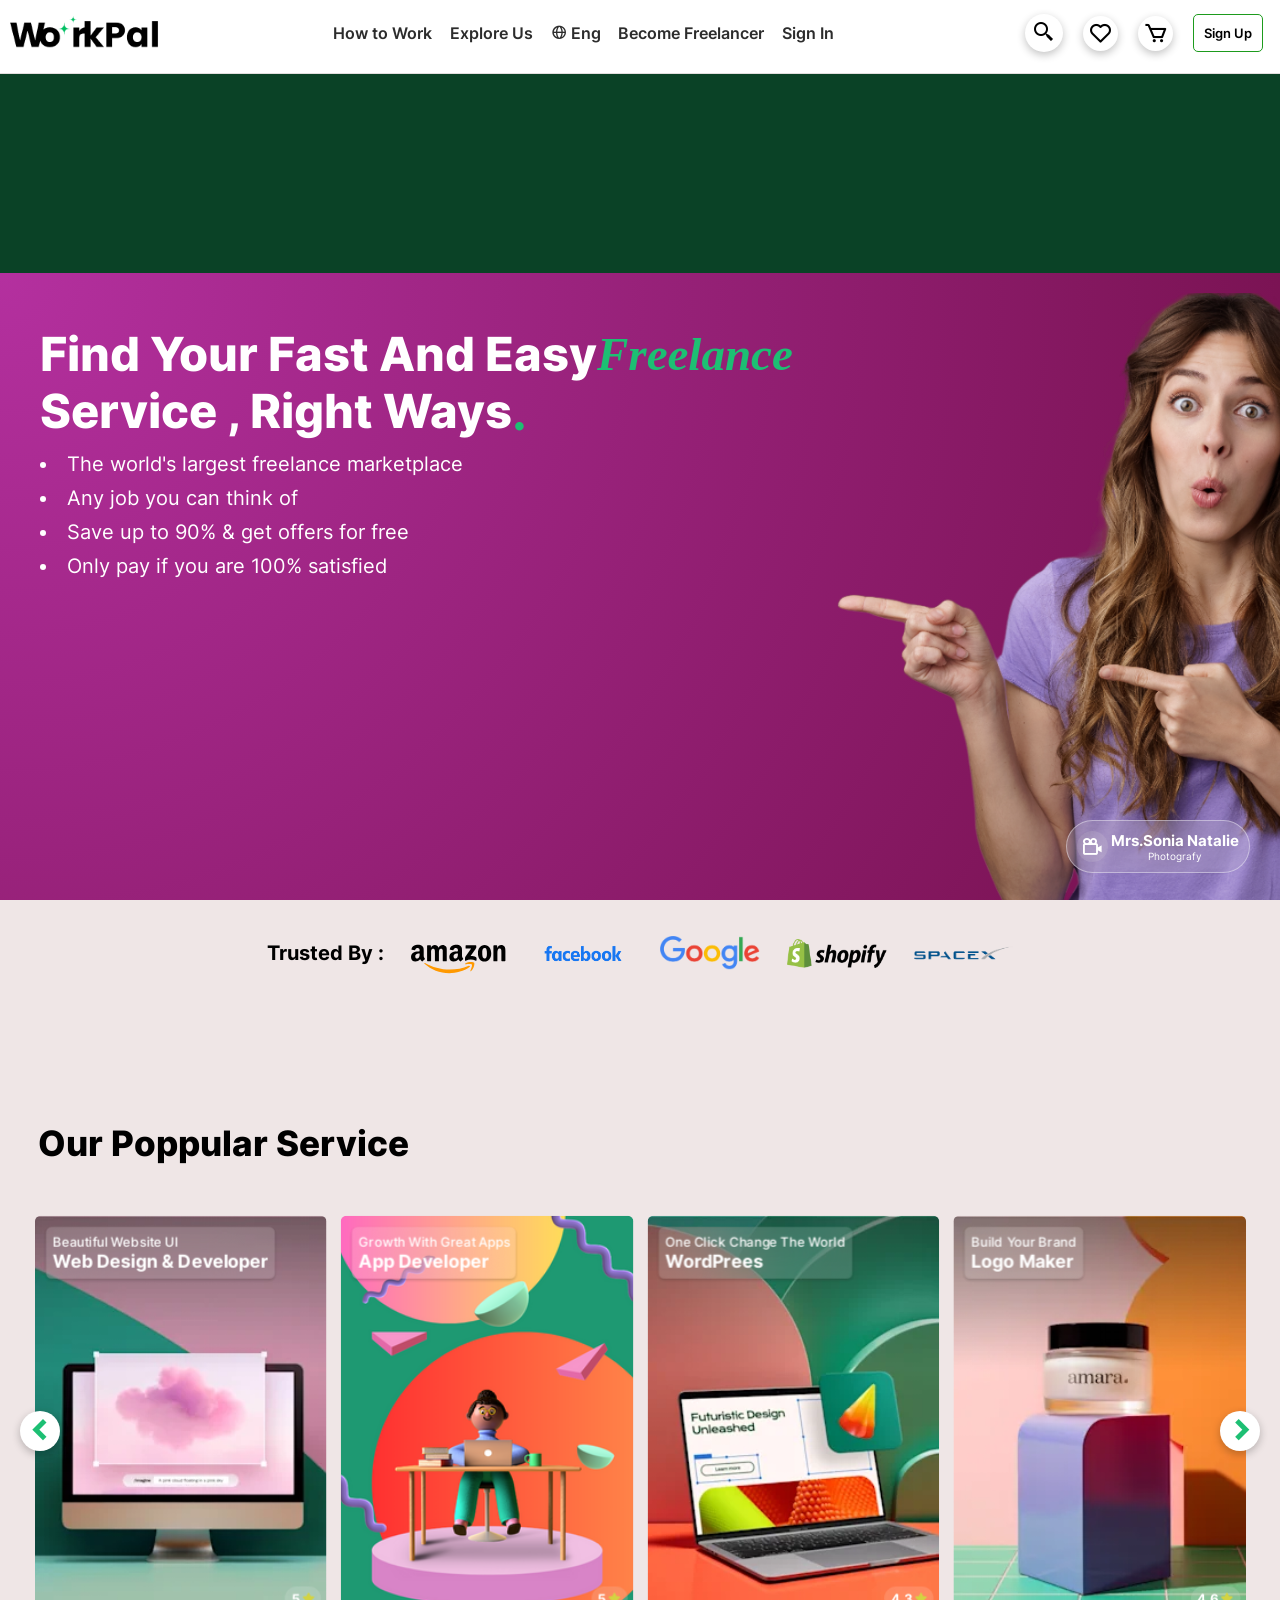
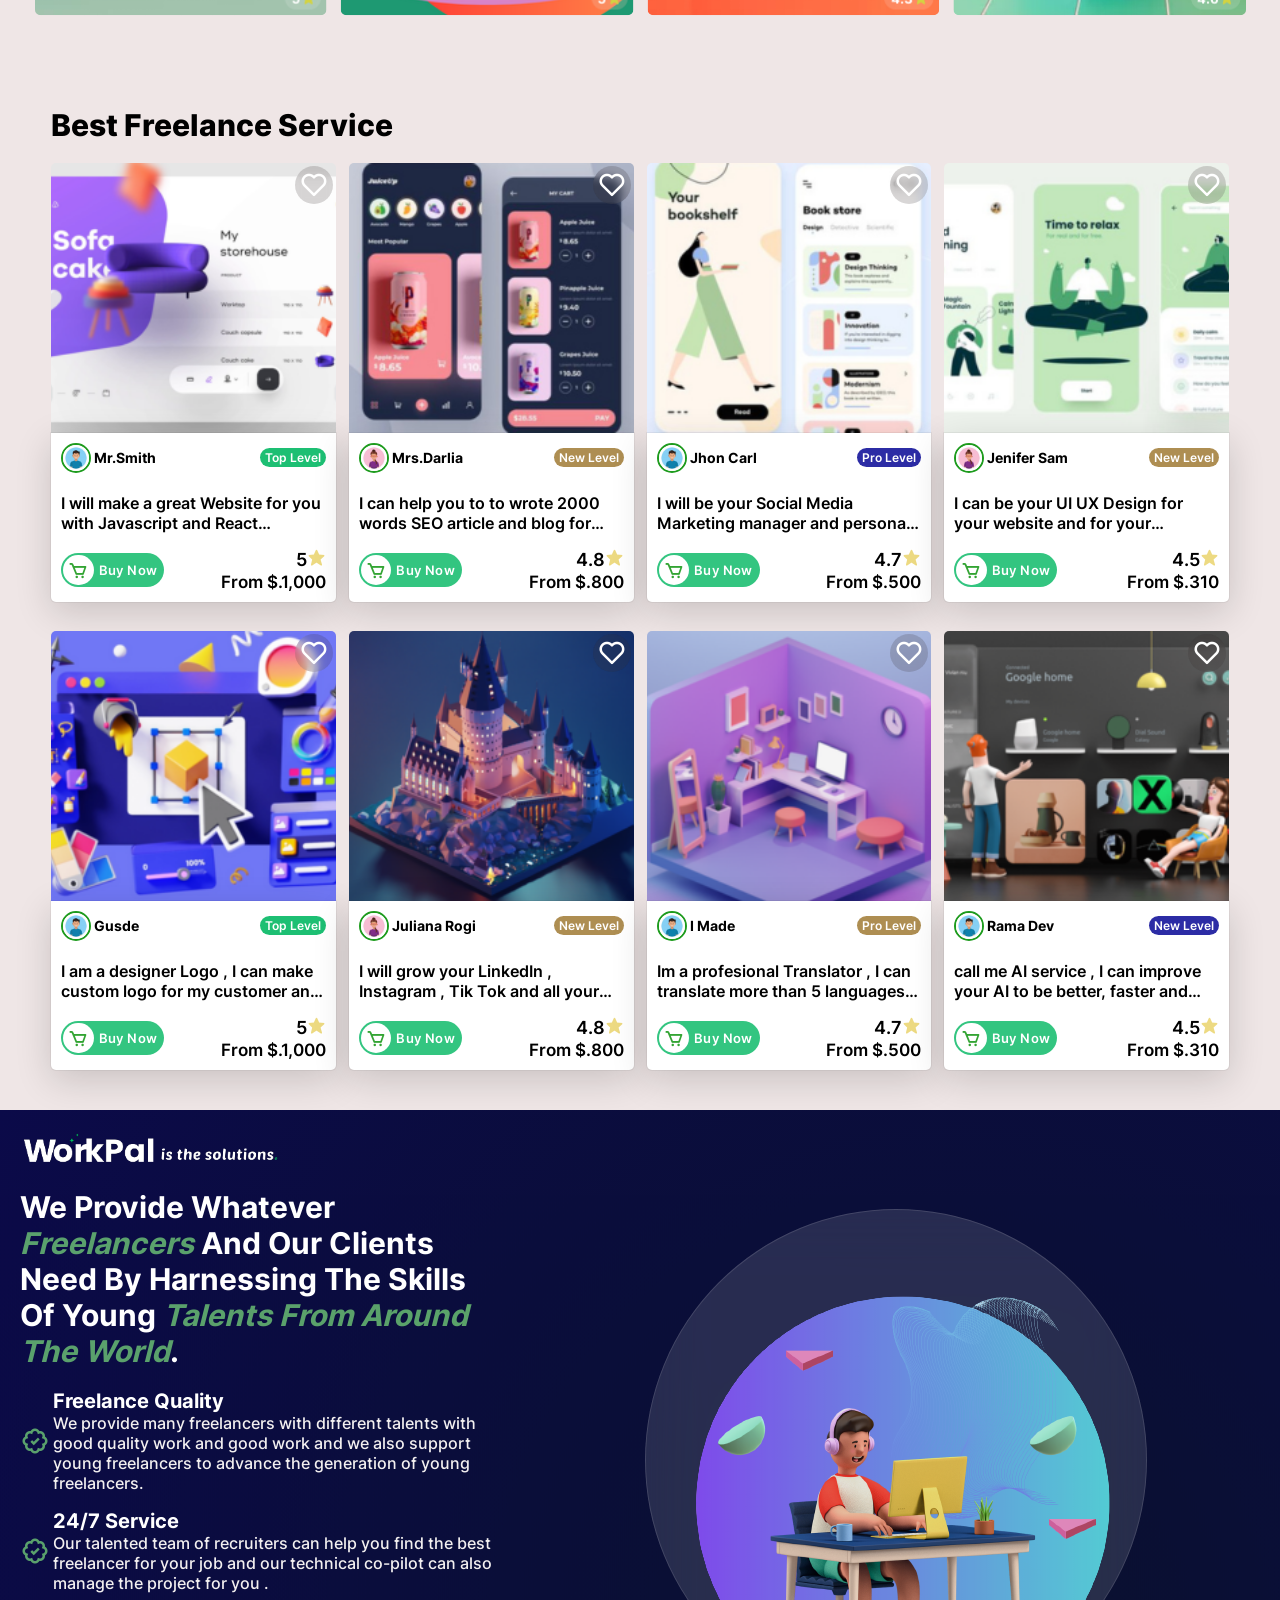
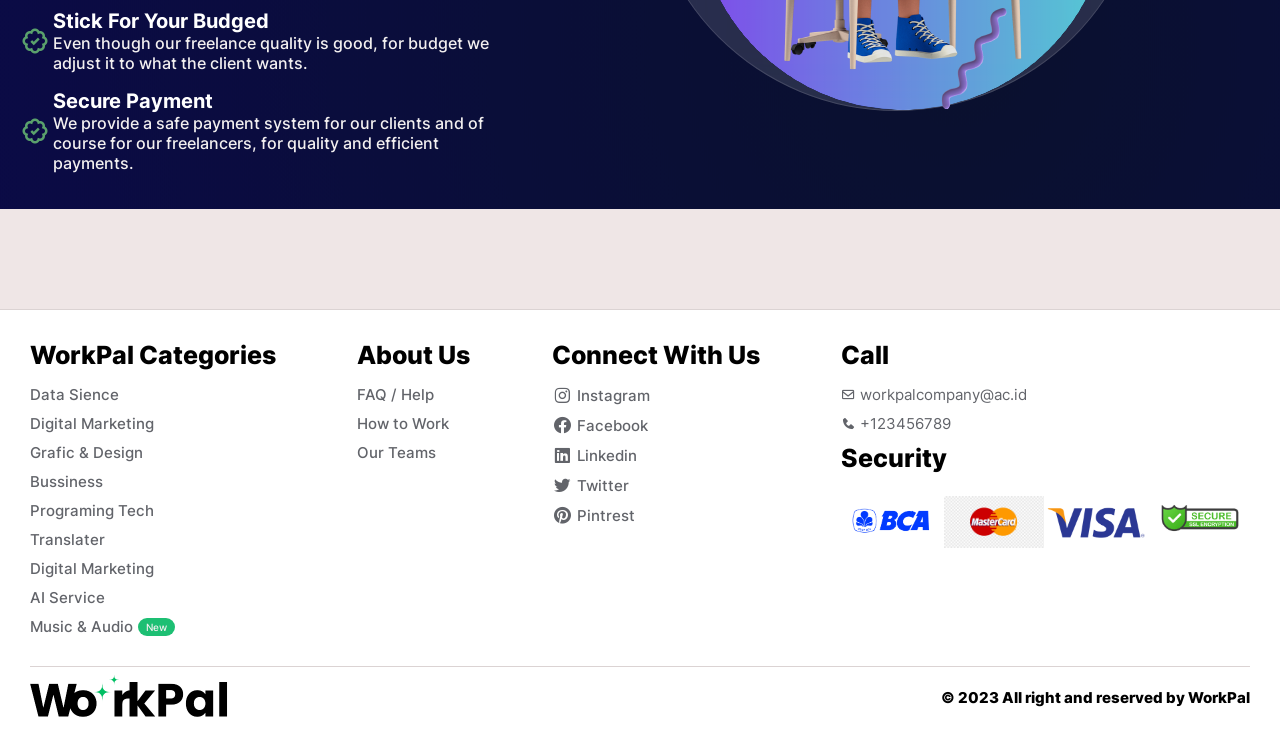
==== index.html @ 7a20cd2e "test" ====
<!DOCTYPE html>
<html lang="en">

<head>
    <meta charset="UTF-8">
    <meta http-equiv="X-UA-Compatible" content="IE=edge">
    <meta name="viewport" content="width=device-width, initial-scale=1, maximum-scale=1, user-scalable=no">
    <link rel="apple-touch-icon" href="resource/image/logo-img.png" sizes="180x180">
    <link rel="icon" type="image/png" href="resource/image/logo-img.png" sizes="32x32">
    <link rel="icon" type="image/png" href="resource/image/logo-img.png" sizes="16x16">
    <link rel="stylesheet" href="style/core.css">
    <link rel="stylesheet" href="style/mobile.css">
    <link rel="stylesheet" href="plugins/boxicons-2.0.7/css/boxicons.css">
    <link rel="stylesheet" href="style/modals.css">
    <title>WorkPal</title>
</head>

<body>

    <!-- Start Header -->

    <header class="main-header">
        <div class="header-wrapper">
            <div class="logo-workpal">
                <span class="logo-img">
                    <a href="index.html">
                        <img src="resource/image/main-logo.png" alt="Logo Image">
                    </a>
                </span>
            </div>




            <nav class="workpal-nav" id="navigation-link" data-visible="false">
                <ul>
                    <li class="nav-link">
                        <a href="" class="text-link">How to Work</a>
                    </li>
                    <li class="nav-link">
                        <a href="" class="text-link">Explore Us</a>
                    </li>

                    <li class="nav-link">
                        <span><i class='bx bx-globe'></i> Eng</span>
                    </li>

                    <li class="nav-link">
                        <a href="" class="text-link">Become Freelancer</a>
                    </li>

                    <li class="nav-link">
                        <a href="page/login.html" class="text-link">Sign In</a>
                    </li>
                </ul>

            </nav>

            <div class="icons" id="toogleIcons">

                <button class="toogle-search-btn modal-show" id="toogle-search" data-modal-target="modals-search">
                    <i class='bx bx-search-alt-2'></i>
                    <i class='bx bx-x' id="x-search"></i>
                </button>

                <div class="wishlist">
                    <a href="page/wishlist.html"><i class='bx bx-heart'></i></a>
                </div>

                <div class="cart">
                    <a href=""><i class='bx bx-cart'></i></a>
                </div>


                <div class="toogle-nav" id="toogle-nav" aria-expanded="false">
                    <i class='bx bxs-dashboard'></i>
                    <i class='bx bx-x sr-auto' id="sr-x"></i>
                </div>

                <li class="nav-link">
                    <button class="btn-sign-up"><a href="page/login.html">Sign Up</a></button>
                </li>
            </div>
        </div>

        <!-- Category Menu -->
        <div class="category-menu" id="categoryMenu">

            <div class="category-menu-wrapper">
                <div class="prev" id="prevNav">
                    <i class='bx bxs-chevron-left'></i>
                </div>
                <ul>
                    <li class="nav-link">
                        <a href="">Digital Marketing</a>
                    </li>
                    <li class="nav-link">
                        <a href="">Grafic & Design</a>
                    </li>
                    <li class="nav-link">
                        <a href="">Data Sience</a>
                    </li>
                    <li class="nav-link">
                        <a href="">Programing & Tech</a>
                    </li>
                    <li class="nav-link">
                        <a href="">Business</a>
                    </li>
                    <li class="nav-link">
                        <a href="">Animation</a>
                    </li>
                    <li class="nav-link">
                        <a href="">Writer & Translater</a>
                    </li>
                    <li class="nav-link">
                        <a href="">Music & Audio</a>
                    </li>
                    <li class="nav-link">
                        <a href="">AI Service</a>
                    </li>
                    <li class="nav-link">
                        <a href="">Artis Voice</a>
                    </li>
                    <li class="nav-link">
                        <a href="">Logo Maker</a>
                    </li>

                </ul>

                <div class="next" id="nextNav">
                    <i class='bx bxs-chevron-right'></i>
                </div>
            </div>

        </div>
        <!-- End Category Menu -->
    </header>
    <!-- End Header -->







    <!-- Home Section -->
    <section class="section-home">

        <div class="section-slideshow">

            <div class="header-title">
                <h1 class="title">
                    Find Your Fast and Easy <i>Freelance</i> Service , Right Ways <b>.</b>
                </h1>
                <li>The world's largest freelance marketplace</li>
                <li>Any job you can think of</li>
                <li>Save up to 90% & get offers for free</li>
                <li> Only pay if you are 100% satisfied</li>
            </div>

            <div class="freelance-img-wrapper" id="fadeImg">
                <div class="freelance-img">
                    <img src="resource/image/bg-section/tt/1.png" alt="freelance" id="Freelance">
                    <span class="description-name">
                        <i class='bx bx-camera-movie bx-md'></i>
                        <span class="text-des">
                            <h2>Mrs.Sonia Natalie</h2>
                            <p>Photografy</p>
                        </span>
                    </span>
                </div>
                <div class="freelance-img">
                    <img src="resource/image/bg-section/tt/3.png" alt="freelance" id="Freelance">
                    <span class="description-name">
                        <i class='bx bx-code-alt bx-md'></i>
                        <span class="text-des">

                            <h2>Mr.Jhon Doe Valcon</h2>
                            <p>Programer</p>
                        </span>

                    </span>
                </div>
                <div class="freelance-img">
                    <img src="resource/image/bg-section/tt/2.png" alt="freelance" id="Freelance">
                    <span class="description-name">
                        <i class='bx bxs-coin-stack bx-md'></i>
                        <span class="text-des">

                            <h2>Mrs.Alice Morgan Smith</h2>
                            <p>Data Sience</p>
                        </span>
                    </span>
                </div>
            </div>
        </div>

        <div class="section-company">
            <div class="logo-big-company">
                <h5 class="text">Trusted By : </h5>
                <img src="resource/image/bg-section/amazon.svg" alt="amazon Company Logo" class="img-element">
                <img src="resource/image/bg-section/facebook.png" alt="facebook Company Logo" class="img-element">
                <img src="resource/image/bg-section/google.png" alt="google Company Logo" class="img-element">
                <img src="resource/image/bg-section/shopify.png" alt="shopify Company Logo" class="img-element">
                <img src="resource/image/bg-section/spaceX.png" alt="spaceX Company Logo" class="img-element">
            </div>
        </div>


        <h3 class="article-title" style="margin-top: 3em;">Our Poppular Service</h3>


        <main id="carousel">

            <div class="popular-service-slider" id="slider-popular">



                <div class="popular-service">
                    <div class="popular-text">
                        <span>Beautiful Website UI</span>
                        <h2>Web Design & Developer</h2>
                    </div>
                    <a href="#" class="popular-link"> <img src="resource/image/popular/web.jpeg" alt="Web"
                            class="popular-img"></a>
                    <div class="popular-rating">
                        <p>5</p><i class='bx bxs-star'></i>
                    </div>
                </div>

                <div class="popular-service">
                    <div class="popular-text">
                        <span>Growth With Great Apps</span>
                        <h2>App Developer</h2>
                    </div>
                    <a href="#" class="popular-link"><img src="resource/image/popular/app.png" alt="App"
                            class="popular-img"></a>
                    <div class="popular-rating">
                        <p>5</p><i class='bx bxs-star'></i>
                    </div>
                </div>

                <div class="popular-service">
                    <div class="popular-text">
                        <span>One Click Change the World</span>
                        <h2>WordPrees</h2>
                    </div>
                    <a href="#" class="popular-link"><img src="resource/image/popular/wordpress.png" alt="Wordprees"
                            class="popular-img"></a>
                    <div class="popular-rating">
                        <p>4.3</p><i class='bx bxs-star'></i>
                    </div>
                </div>

                <div class="popular-service">
                    <div class="popular-text">
                        <span>Build your Brand</span>
                        <h2>Logo Maker</h2>
                    </div>
                    <a href="#" class="popular-link"><img src="resource/image/popular/logo.jpeg" alt="Logo Maker"
                            class="popular-img"></a>
                    <div class="popular-rating">
                        <p>4.6</p><i class='bx bxs-star'></i>
                    </div>
                </div>

                <div class="popular-service">
                    <div class="popular-text">
                        <span>New Virtual World</span>
                        <h2>Anime Maker</h2>
                    </div>
                    <a href="#" class="popular-link"><img src="resource/image/popular/anime.png" alt="Anime"
                            class="popular-img"></a>
                    <div class="popular-rating">
                        <p>5</p><i class='bx bxs-star'></i>
                    </div>
                </div>

                <div class="popular-service">
                    <div class="popular-text">
                        <span>Make AI Evolve</span>
                        <h2>AI Service</h2>
                    </div>
                    <a href="#" class="popular-link"><img src="resource/image/popular/AI.png" alt="AI"
                            class="popular-img"></a>
                    <div class="popular-rating">
                        <p>4.8</p><i class='bx bxs-star'></i>
                    </div>
                </div>

                <div class="popular-service">
                    <div class="popular-text">
                        <span>Unlock Growth Online</span>
                        <h2>SEO</h2>
                    </div>
                    <a href="#" class="popular-link"><img src="resource/image/popular/seo.png" alt="SEO"
                            class="popular-img"></a>
                    <div class="popular-rating">
                        <p>4.5</p><i class='bx bxs-star'></i>
                    </div>
                </div>


            </div>
            <div class="arrow" id="arrow">
                <i class='bx bx-chevron-left' id="prevArrow"></i>
                <i class='bx bx-chevron-right' id="nextArrow"></i>
            </div>
        </main>


        <div class="main-conteiner">
            <h2 class="product-title">Best Freelance Service</h2>

            <div class="product-wrapper">
                <div class="product-content">
                    <div class="img-poster">
                        <div class="whistlist-icon">
                            <i class='bx bx-heart'></i>
                        </div>

                        <img src="resource/image/Workpal-freelanceImg/1.png" alt="FrontEnd Freelance" class="slide-img">

                    </div>
                    <div class="product-card">
                        <div class="title">
                            <span class="text-photo">
                                <img src="resource/image/popular/man-icon.jpg" alt="">
                                <h4>Mr.Smith</h4>
                            </span>
                            <p class="level-top">top Level</p>
                        </div>
                        <p class="text-box">
                            I will make a great Website for you with Javascript and React Framework , with full code.
                        </p>
                        <div class="footer-card">
                            <button type="button" class="btn-checkout"><i class='bx bx-cart'></i>Buy Now</button>
                            <span class="price">
                                <div class="rating">
                                    5<i class='bx bxs-star'></i>
                                </div>
                                <p>From $.1,000</p>

                            </span>
                        </div>
                    </div>
                </div>


                <div class="product-content">
                    <div class="img-poster">
                        <div class="whistlist-icon">
                            <i class='bx bx-heart'></i>
                        </div>
                        <img src="resource/image/Workpal-freelanceImg/4.png" alt="Website Freelance" class="slide-img">

                    </div>
                    <div class="product-card">
                        <div class="title">
                            <span class="text-photo">
                                <img src="resource/image/popular/women-icon.jpg" alt="">
                                <h4>Mrs.Darlia</h4>
                            </span>
                            <p class="level-new">New Level</p>
                        </div>
                        <p class="text-box">
                            I can help you to to wrote 2000 words SEO article and blog for your post.
                        </p>
                        <div class="footer-card">
                            <button type="button" class="btn-checkout"><i class='bx bx-cart'></i>Buy Now</button>
                            <span class="price">
                                <div class="rating">
                                    4.8<i class='bx bxs-star'></i>
                                </div>
                                <p>From $.800</p>

                            </span>
                        </div>
                    </div>
                </div>


                <div class="product-content">
                    <div class="img-poster">
                        <div class="whistlist-icon">
                            <i class='bx bx-heart'></i>
                        </div>
                        <img src="resource/image/Workpal-freelanceImg/2.png" alt="FrontEnd Freelance" class="slide-img">

                    </div>
                    <div class="product-card">
                        <div class="title">
                            <span class="text-photo">
                                <img src="resource/image/popular/man-icon.jpg" alt="">
                                <h4>Jhon Carl</h4>
                            </span>
                            <p class="level-pro">Pro Level</p>
                        </div>
                        <p class="text-box">
                            I will be your Social Media Marketing manager and personal assistant.
                        </p>
                        <div class="footer-card">
                            <button type="button" class="btn-checkout"><i class='bx bx-cart'></i> Buy Now</button>
                            <span class="price">
                                <div class="rating">
                                    4.7<i class='bx bxs-star'></i>
                                </div>
                                <p>From $.500</p>

                            </span>
                        </div>
                    </div>
                </div>


                <div class="product-content">
                    <div class="img-poster">
                        <div class="whistlist-icon">
                            <i class='bx bx-heart'></i>
                        </div>
                        <img src="resource/image/Workpal-freelanceImg/3.png" alt="FrontEnd Freelance" class="slide-img">

                    </div>
                    <div class="product-card">
                        <div class="title">
                            <span class="text-photo">
                                <img src="resource/image/popular/women-icon.jpg" alt="">
                                <h4>Jenifer Sam</h4>
                            </span>
                            <p class="level-new">New Level</p>
                        </div>
                        <p class="text-box">
                            I can be your UI UX Design for your website and for your Application.
                        </p>
                        <div class="footer-card">
                            <button type="button" class="btn-checkout"><i class='bx bx-cart'></i> Buy Now</button>
                            <span class="price">
                                <div class="rating">
                                    4.5<i class='bx bxs-star'></i>
                                </div>
                                <p>From $.310</p>

                            </span>
                        </div>
                    </div>
                </div>



                <!-- Second Content product -->

                <div class="product-content">
                    <div class="img-poster">
                        <div class="whistlist-icon">
                            <i class='bx bx-heart'></i>
                        </div>
                        <img src="resource/image/Workpal-freelanceImg/design/3.png" alt="FrontEnd Freelance"
                            class="slide-img">

                    </div>
                    <div class="product-card">
                        <div class="title">
                            <span class="text-photo">
                                <img src="resource/image/popular/man-icon.jpg" alt="">
                                <h4>Gusde</h4>
                            </span>
                            <p class="level-top">top Level</p>
                        </div>
                        <p class="text-box">
                            I am a designer Logo , I can make custom logo for my customer and very special design
                        </p>
                        <div class="footer-card">
                            <button type="button" class="btn-checkout"><i class='bx bx-cart'></i>Buy Now</button>
                            <span class="price">
                                <div class="rating">
                                    5<i class='bx bxs-star'></i>
                                </div>
                                <p>From $.1,000</p>

                            </span>
                        </div>
                    </div>
                </div>


                <div class="product-content">
                    <div class="img-poster">
                        <div class="whistlist-icon">
                            <i class='bx bx-heart'></i>
                        </div>
                        <img src="resource/image/Workpal-freelanceImg/design/4.png" alt="Website Freelance"
                            class="slide-img">
                    </div>
                    <div class="product-card">
                        <div class="title">
                            <span class="text-photo">
                                <img src="resource/image/popular/women-icon.jpg" alt="">
                                <h4>Juliana Rogi</h4>
                            </span>
                            <p class="level-new">New Level</p>
                        </div>
                        <p class="text-box">
                            I will grow your LinkedIn , Instagram , Tik Tok and all your social media
                        </p>
                        <div class="footer-card">
                            <button type="button" class="btn-checkout"><i class='bx bx-cart'></i>Buy Now</button>
                            <span class="price">
                                <div class="rating">
                                    4.8<i class='bx bxs-star'></i>
                                </div>
                                <p>From $.800</p>

                            </span>
                        </div>
                    </div>
                </div>


                <div class="product-content">
                    <div class="img-poster">
                        <div class="whistlist-icon">
                            <i class='bx bx-heart'></i>
                        </div>
                        <img src="resource/image/Workpal-freelanceImg/design/2.png" alt="FrontEnd Freelance"
                            class="slide-img">

                    </div>
                    <div class="product-card">
                        <div class="title">
                            <span class="text-photo">
                                <img src="resource/image/popular/man-icon.jpg" alt="">
                                <h4>I Made</h4>
                            </span>
                            <p class="level-new">Pro Level</p>
                        </div>
                        <p class="text-box">
                            Im a profesional Translator , I can translate more than 5 languages in the world.
                        </p>
                        <div class="footer-card">
                            <button type="button" class="btn-checkout"><i class='bx bx-cart'></i> Buy Now</button>
                            <span class="price">
                                <div class="rating">
                                    4.7<i class='bx bxs-star'></i>
                                </div>
                                <p>From $.500</p>

                            </span>
                        </div>
                    </div>
                </div>


                <div class="product-content">
                    <div class="img-poster">
                        <div class="whistlist-icon">
                            <i class='bx bx-heart'></i>
                        </div>
                        <img src="resource/image/Workpal-freelanceImg/design/1.png" alt="FrontEnd Freelance"
                            class="slide-img">

                    </div>
                    <div class="product-card">
                        <div class="title">
                            <span class="text-photo">
                                <img src="resource/image/popular/man-icon.jpg" alt="">
                                <h4>Rama Dev</h4>
                            </span>
                            <p class="level-pro">New Level</p>
                        </div>
                        <p class="text-box">
                            call me AI service , I can improve your AI to be better, faster and smarter so Checkout Now.

                        </p>
                        <div class="footer-card">
                            <button type="button" class="btn-checkout"><i class='bx bx-cart'></i> Buy Now</button>
                            <span class="price">
                                <div class="rating">
                                    4.5<i class='bx bxs-star'></i>
                                </div>
                                <p>From $.310</p>

                            </span>
                        </div>
                    </div>
                </div>





            </div>

        </div class="main-conteiner">




        <div class="section-wokpal-solution">
            <div class="left-content">
                <div class="text-content">
                    <img src="resource/image/logo-white-text.png" alt="">
                    <p class="text-overview">We provide whatever <i> freelancers </i> and our clients need by harnessing
                        the skills of young <i>talents from around the world</i>.
                    </p>
                    <div class="our-provided">
                        <span class="content-provided">
                            <i class='bx bx-badge-check'></i>
                            <div class="text">
                                <h4>Freelance Quality</h4>
                                <p>We provide many freelancers with different talents with good quality work and good
                                    work and we also support
                                    young freelancers to advance the generation of young freelancers.</p>
                            </div>
                        </span>

                        <span class="content-provided">
                            <i class='bx bx-badge-check'></i>
                            <div class="text">
                                <h4>24/7 Service</h4>
                                <p>Our talented team of recruiters can help you find the best freelancer for your job
                                    and our technical co-pilot can also manage the project for you
                                    .</p>
                            </div>
                        </span>


                        <span class="content-provided">
                            <i class='bx bx-badge-check'></i>
                            <div class="text">
                                <h4>Stick for your Budged</h4>
                                <p>Even though our freelance quality is good, for budget we adjust it to what the client
                                    wants.</p>
                            </div>
                        </span>

                        <span class="content-provided">
                            <i class='bx bx-badge-check'></i>
                            <div class="text">
                                <h4>Secure Payment </h4>
                                <p>We provide a safe payment system for our clients and of course for our freelancers,
                                    for quality and efficient payments.</p>
                            </div>
                        </span>
                    </div>
                </div>
            </div>
            <div class="right-content">
                <div class="img-content">
                    <img src="resource/image/bg-section/ilustration.png" alt="ilustration">
                </div>
            </div>
        </div>


    </section>


    <p id="to-top" class="to-top">
        <a href="#top" class="top-link"><i class='bx bx-arrow-to-top'></i></a>
    </p>



    <div class="section-footer">
        <div class="footer-wrapper">
            <div class="footer-content">
                <div class="quick-link">
                    <h4>WorkPal Categories</h4>
                    <li class="footer-link">
                        <a href="">Data Sience</a>
                        <a href="">Digital Marketing</a>
                        <a href="">Grafic & Design</a>
                        <a href="">Bussiness</a>
                        <a href="">Programing Tech</a>
                        <a href="">Translater</a>
                        <a href="">Digital Marketing</a>
                        <a href="">AI Service</a>
                        <a href="">Music & Audio <p class="btn-small-rounded">New</p> </a>
                    </li>
                </div>

                <div class="quick-link">
                    <h4>About Us</h4>
                    <li class="footer-link">
                        <a href="">FAQ / Help</a>
                        <a href=""> How to Work</a>
                        <a href="">Our Teams</a>
                    </li>
                </div>


                <div class="quick-link">
                    <h4>Connect with Us</h4>
                    <li class="footer-link">
                        <a href="" class="social-link"><i class='bx bxl-instagram instagram'></i> Instagram</a>
                        <a href="" class="social-link"> <i class='bx bxl-facebook-circle facebook'></i> Facebook</a>
                        <a href="" class="social-link"><i class='bx bxl-linkedin-square linkedin'></i> Linkedin</a>
                        <a href="" class="social-link"><i class='bx bxl-twitter twitter'></i> Twitter</a>
                        <a href="" class="social-link"><i class='bx bxl-pinterest pintrest'></i> Pintrest</a>
                    </li>
                </div>

                <div class="quick-link">
                    <div class="top-content">
                        <h4>Call</h4>
                        <a href=""><i class='bx bx-envelope'></i> workpalcompany@ac.id</a>
                        <a href=""><i class='bx bxs-phone'></i> +123456789</a>
                    </div>

                    <div class="bottom-content">
                        <h4>Security</h4>
                        <img src="resource/image/security/BCA.webp" alt="" class="security">
                        <img src="resource/image/security/master-card.png" alt="" class="security">
                        <img src="resource/image/security/visa.png" alt="" class="security">
                        <img src="resource/image/security/ssl.jpg" alt="" class="security">

                    </div>
                </div>
            </div>

            <div class="bottom-footer">
                <a href="index.html"><img src="resource/image/main-logo.png" alt="" class="logo"></a>
                <p>&copy; 2023 All right and reserved by WorkPal</p>
            </div>
        </div>
    </div>




    <!-- Modals -->

    <section class="modal-container" id="modals-search">
        <div class="modal-box">
            <div class="modal-header">
                <div class="close-btn" id="close-modal">
                    <i class='bx bx-x'></i>
                </div>
            </div>

            <div class="modal-content">
                <div class="search-container">
                    <form action="#" method="#" class="search-form">
                        <input type="search" name="search" id="search"
                            placeholder="What Freelance service are you looking for now..." autocomplete="off"
                            class="search-input">
                        <button class="search-btn"><i class='bx bx-search'></i></button>
                    </form>

                    <div class="result-search-box">
                        <ul>
                            <li class="content-result-search">
                                Freelancer Web Design <div class="btn-popular">Popular</div>
                            </li>
                            <li class="content-result-search">
                                Best Freelancer for Logo Maker
                            </li>
                            <li class="content-result-search">
                                Cheaper Freelance
                            </li>
                            <li class="content-result-search">
                                Freelancer with best Rating
                            </li>
                            <li class="content-result-search">
                                SEO for Website Enggine
                            </li>
                            <li class="content-result-search">
                                How to fix Ai bugs <div class="btn-popular">Popular</div>
                            </li>
                        </ul>
                    </div>

                    <p class="not-found">Result Not Found</p>

                    <div class="history-search">
                        <div class="history">
                            <i class='bx bx-x'></i>
                          <p>  Ai Maker with Python</p>
                        </div>
                        <div class="history">
                            <i class='bx bx-x'></i>
                            <p>Profesional Photografer</p>
                        </div>

                        <div class="history">
                            <i class='bx bx-x'></i>
                            <p>Developer Eccommers Apps</p>
                        </div>
                    </div>

                </div>
            </div>
        </div>
    </section>


    <!-- End Home Section -->




    <script src="plugins/jquery v3.6.0/jquery.js"></script>
    <script src="plugins/smooth-scroll v15.1.3/dist/smooth-scroll.polyfills.js"></script>
    <script src="script/script.js"></script>
</body>

</html>
---- style/core.css ----
/* core styling */
/* @import url('https://fonts.googleapis.com/css2?family=Inter:wght@400;500;600;700;800&display=swap'); */

@import url('../plugins/font/Inter/static/font.css');


:root {
    --bg-light: hsl(0, 0%, 100%);
    --bg-lime-green: #1dbf73;
    --bg-white: white;
    --bg-pink-rose: hsl(350, 74%, 67%);
    --scroller-tumb: #1d9b1d;
    --bg-gray: rgb(241, 234, 234);
    --bg-box: #fff;
    --light-green: #7fe67faf;
    --bg-dark-orange: #986f23c8;
    --bg-semi-dark:rgba(27, 25, 25, 0.835);
    --bg-new-blue: hsl(240, 58%, 41%);


    --text-white: #ffff;
    --text-black: #000000;
    --text-semiblack: hwb(0 0% 100% / 0.829);
    --text-green: hsl(120, 100%, 25%);
    --text-gray: hsla(0, 3%, 50%, 0.876);
    --text-boldgray: #62646a;
    --text-semi-gray: #f3f0f0;
    --text-star: hwb(49 51% 7%);


    --box-shadow: rgba(0, 0, 0, 0.24) 0px 3px 8px;
    --box-shadow-simple: rgba(0, 0, 0, 0.02) 0px 1px 3px 0px, rgba(27, 31, 35, 0.15) 0px 0px 0px 1px;
}


* {
    font-family: 'Inter', sans-serif;
    padding: 0;
    margin: 0;
    box-sizing: border-box;
}

html {
    font-size: 62.5%;
    overflow-x: hidden;
    scroll-padding-top: 7rem;
    scroll-behavior: smooth;
    width: 100%;
}

html::-webkit-scrollbar {
    width: 1rem;
}

html::-webkit-scrollbar-track {
    background: transparent;
}

html::-webkit-scrollbar-thumb {
    background: var(--scroller-tumb);
    border-radius: 5rem;
}

body {
    background-color: var(--bg-light);
    overflow-x: hidden;
}

body.active::before {
    content: "";
    position: fixed;
    top: 0;
    left: 0;
    width: 100%;
    height: 100%;
    background-color: rgba(0, 0, 0, 0.5); 
    z-index: 999;
    pointer-events: none;
  }


main {
    padding: 2rem 7%;
}

.main-conteiner {
    padding: 2rem 4%;
}

/* Header Section styling */
.main-header {
    position: fixed;
    top: 0;
    left: 0;
    right: 0;
    display: block;
    background-color: var(--bg-white);
    z-index: 997;
}

.main-header .header-wrapper {
    display: flex;
    justify-content: space-between;
    align-items: center;
    padding: 1rem 1.7rem 1.7rem 1rem;
    border-bottom: 1px solid #e2dede;
}

.main-header .header-wrapper .logo-workpal {
    position: relative;
    display: flex;
    max-width: 100%;
}

.logo-workpal a {
    text-decoration: none;
}

.logo-workpal img {
    max-width: 15rem;
    height: auto;
    background: transparent;
}

/* Search Pop Up*/
.search-container {
    position: relative;
    width: 100%;
    margin-top: 1.5rem;
    transition:all ease .5s;
}

.search-form {
    display: flex;
    flex-direction: row;
    flex-wrap: nowrap;
    position: relative;
    gap: 5px;
    width: 100%;
    align-items: center;
    justify-content: center;
}


input[type="search"]::-webkit-search-cancel-button {
    -webkit-appearance: none;
    appearance: none;
    display: none;
}

input[type="search"]::-webkit-search-clear-button {
    -webkit-appearance: none;
    appearance: none;
    display: none;
}

.search-form .search-input {
    width: 100%;
    padding: 1rem;
    font-size: 1.7rem;
    border: none;
    border-bottom: 2px solid #ccc;
    outline: none;
}

.search-form .search-input::placeholder{
    overflow: hidden;
    text-overflow: ellipsis;
    white-space: nowrap;
}

.search-container .not-found {
    display: none;
    font-size: 1.7rem;
    padding: 1rem;
    font-weight: 500;
}

.search-form .search-btn {
    background-color: transparent;
    border: none;
    right: 0;
    position: absolute;
    outline: none;
    cursor: pointer;
    width:5%;
}

.search-btn i {
    font-size: 2.4rem;
    color: var(--text-black);
}

.result-search-box {
    position: absolute;
    top: 50%;
    left: 0;
    width: 100%;
    background-color: #fff;
    box-shadow: 0px 2px 5px rgba(0, 0, 0, 0.2);
    max-height: 200px;
    overflow-y: auto;
    display: none;
    z-index: 10;
}


.result-search-box::-webkit-scrollbar {
    width: .4rem;
}

.result-search-box::-webkit-scrollbar-track {
    background: transparent;
}

.result-search-box::-webkit-scrollbar-thumb {
    background: hsla(0, 0%, 0%, 0.694);
    border-radius: 5rem;
}




.result-search-box ul {
    list-style: none;
    padding: 0;
    margin: 0;
}

.result-search-box ul .content-result-search {
    display: flex;
    flex-direction: row;
    padding: 1rem;
    font-size: 1.6rem;
    font-weight: 400;
    color: var(--text-black);
    cursor: pointer;
    transition: background-color 0.5s;
    z-index: 4;
    justify-content: space-between;
    text-align: start;
}

.result-search-box ul .content-result-search .btn-popular{
    position: relative;
    right: 0;
    font-size: 1.6rem;
    background-color: var(--bg-lime-green);
    align-items: center;
    justify-content: center;
    text-align: center;
    color: var(--text-white);
    border-radius: 5rem;
    font-weight: 600;
    padding: .5rem .7rem .5rem .7rem;
}

.result-search-box ul .content-result-search:hover {
    background-color: hsl(0, 9%, 85%);
}


.search-container .history-search{
    width: 100%;
    display: flex;
    flex-direction: row;
    flex-wrap: nowrap;
    gap: 10px;
    position: relative;
    bottom: 0;
    margin-top: 3.5rem;
    z-index: 2;
}

.search-container .history-search .history{
    display: flex;
    align-items: center;
    justify-content: center;
    gap: 4px;
    padding: .7rem;
    color: var(--text-white);
    background-color: var(--bg-semi-dark);
    border: 1px solid white;
    border-radius: 5rem;
    cursor: pointer;
    transition: all ease .7s;
}

.search-container .history-search .history:hover{
    background-color: hsl(0, 3%, 7%);
}

.search-container .history-search .history i{
    font-size: 1.5rem;
}

.search-container .history-search .history p{
    font-size: 1.2rem;
}

.main-header .header-wrapper .workpal-nav {
    position: relative;
}

.workpal-nav ul {
    list-style: none;
    display: flex;
    justify-content: space-between;
    align-items: center;
    flex: nowrap;
}

.workpal-nav .nav-link .text-link {
    align-items: center;
    text-align: center;
    margin-right: 1.8rem;
    text-decoration: none;
    font-weight: 600;
    color: var(--text-semiblack);
    font-size: 1.6rem;
    transition: all ease .8s;
}

.header-wrapper .icons {
    display: flex;
    flex-direction: row;
    flex-wrap: nowrap;
    align-items: center;
    text-align: center;
    justify-content: center;
    gap: 20px;
}

.header-wrapper .toogle-nav {
    display: none;
    cursor: pointer;
    background-color: var(--bg-box);
    box-shadow: var(--box-shadow);
    padding: .6rem;
    border-radius: 999px;
    font-size: 2.8rem;
    transition: all ease .6s;
}

.header-wrapper .wishlist {
    font-size: 2.5rem;
    display: flex;
    position: relative;
    align-items: center;

}

.header-wrapper .wishlist a {
    text-decoration: none;
}

.header-wrapper .wishlist i {
    color: var(--text-black);
    background-color: var(--bg-box);
    box-shadow: var(--box-shadow);
    border-radius: 999px;
    padding: .5rem;
}

.header-wrapper .cart {
    font-size: 2.5rem;
    display: flex;
    position: relative;
    align-items: center;

}

.header-wrapper .cart a {
    text-decoration: none;
}

.header-wrapper .cart i {
    color: var(--text-black);
    background-color: var(--bg-box);
    box-shadow: var(--box-shadow);
    border-radius: 999px;
    padding: .5rem;
}

.header-wrapper .toogle-nav .sr-auto {
    display: none;
}

.header-wrapper .toogle-nav.active {
    background-color: var(--bg-lime-green);
    color: var(--text-white);
}

.header-wrapper .nav-link {
    list-style: none;
}


.header-wrapper .toogle-search-btn {
    display: flex;
    cursor: pointer;
    outline: none;
    border: none;
    background-color: var(--bg-box);
    box-shadow: var(--box-shadow);
    padding: .7rem;
    border-radius: 999px;
}

.header-wrapper .toogle-search-btn i {
    align-items: center;
    font-size: 2.4rem;
    color: var(--text-black);
}

.header-wrapper .toogle-search-btn #x-search {
    display: none;
}

.workpal-nav .nav-link span {
    margin-right: 1.7rem;
    font-size: 1.6rem;
    color: var(--text-semiblack);
    font-weight: 600;
    cursor: pointer;
    transition: all ease .8s;
}


.nav-link span:hover,
.nav-link .text-link:hover {
    color: var(--scroller-tumb);
    letter-spacing: .5px;
}

.nav-link .btn-sign-up {
    display: flex;
    background-color: transparent;
    border: 1.8px solid var(--scroller-tumb);
    padding: 1rem;
    border-radius: 5px;
    align-items: center;
    justify-content: center;
    cursor: pointer;
    transition: all ease .8s;
}

.nav-link .btn-sign-up:hover {
    background-color: var(--bg-lime-green);
}

.nav-link .btn-sign-up a {
    text-decoration: none;
    color: var(--text-black);
    font-weight: 600;
    align-items: center;
    text-align: center;
    font-size: 1.3rem;
    text-transform: capitalize;
    transition: all ease .8s;
}

.nav-link .btn-sign-up:hover a {
    color: var(--text-white);
}


/* End Header Section Styling */


/* To Top scroll  */
.to-top {
    display: none;
    position: fixed;
    align-items: center;
    bottom: 10%;
    height: 50px;
    width: 50px;
    right: 1rem;
    z-index: 99;
    cursor: pointer;
    border-radius: 999px;
    padding: .4rem .4rem .4rem .4rem;
}

.to-top .top-link {
    background-color: var(--bg-box);
    width: calc(100%);
    height: calc(100%);
    border-radius: 999px;
    display: grid;
    text-align: center;
    align-content: space-around;
    justify-content: space-around;
    text-decoration: none;
    color: var(--text-black);
    padding: .5rem;
}

.to-top .top-link i {
    font-size: 3rem;
}

/* Category Menu */

.category-menu {
    position: static;
    width: 100%;
    top: 0;
    z-index: 1;
    background-color: var(--bg-white);
    box-shadow: 1px 2px 2px 0px hwb(0 91% 9%);
    transition: all ease-in-out .6s !important;
}

/* Arrrow Slide Category menu */

.category-menu .prev,
.category-menu .next {
    position: absolute;
    display: flex;
    font-size: 3rem;
    align-items: center;
    justify-content: center;
    text-align: center;
    color: var(--text-boldgray);
}

.category-menu .prev {
    margin-left: -2rem;
}

.category-menu .next {
    right: 0;
    margin-right: 2rem;
}

.category-menu .next i {
    align-items: center;
    justify-content: center;
    text-align: center;
    background-color: var(--bg-box);
    box-shadow: var(--box-shadow);
    border-radius: 999px;
    cursor: pointer;
    z-index: 1;
}

.category-menu .prev i {
    background-color: var(--bg-box);
    box-shadow: var(--box-shadow);
    border-radius: 999px;
    cursor: pointer;
    z-index: 1;
}

.category-menu .prev i:hover,
.category-menu .prev i:hover {
    color: var(--text-gray);
}

/* End of arrow */
.category-menu .category-menu-wrapper {
    display: flex;
    flex-wrap: nowrap;
    align-items: center;
    text-align: center;
    justify-content: space-between;
    overflow: hidden;
    padding: 0rem 3%;
}

.category-menu .category-menu-wrapper ul {
    position: relative;
    display: flex;
    flex-wrap: nowrap;
    align-items: center;
    text-align: center;
    list-style: none;
    overflow-x: scroll;
    -ms-overflow-style: none;
    scrollbar-width: none;
    -webkit-overflow-scrolling: touch;
    scroll-behavior: smooth;
    gap: 10px;
}

.category-menu .category-menu-wrapper ul::-webkit-scrollbar {
    display: none;
}

.category-menu-wrapper .nav-link {
    display: flex;
    flex-wrap: nowrap;
    flex-direction: row;
    padding-top: .5rem;
    padding-bottom: .5rem;
    transition: transform 0.4s ease-in-out;
}

.category-menu-wrapper .nav-link a {
    text-decoration: none;
    list-style-image: none;
    display: inline-block;
    font-size: 1.53rem;
    color: var(--text-boldgray);
    padding: 1rem;
    font-weight: 500;
    text-transform: capitalize;
    user-select: none;
    white-space: nowrap;
    border-radius: 999px;
}

.category-menu-wrapper .nav-link a:hover {
    background-color: var(--bg-lime-green);
    color: var(--text-white);
    transition: all ease-in-out .5s;
}

/* End Category Menu */

/* HoME menu */

.section-home {
    display: block;
    min-height: 100vh;
}

.section-slideshow {
    display: block;
    align-items: center;
    max-height: 100vh;
    width: 100%;
    overflow: hidden;
    position: relative;
}

.section-slideshow .header-title {
    display: block;
    position: absolute;
    z-index: 1;
    padding: 1rem;
    left: 3rem;
    bottom: 65%;
    top: 35%;
    align-items: center;
    text-align: left;
}

.header-title .title {
    max-width: 85%;
    display: flex;
    font-weight: 800;
    flex-wrap: wrap;
    color: var(--text-white);
    font-size: 4.7rem;
    text-transform: capitalize;

}

.header-title .title i {
    display: flex;
    font-style: italic;
    font-family: Georgia, 'Times New Roman', Times, serif;
    color: var(--bg-lime-green);
    text-align: center;
    align-items: center;
}

.header-title .title b {
    font-size: 5rem;
    color: var(--bg-lime-green);
}

.header-title li {
    color: var(--text-white);
    font-size: 2rem;
    margin-top: 1rem;
}

.freelance-img-wrapper {
    display: flex;
    align-items: flex-end;
    width: 100%;
    height: 100vh;
    position: relative;
    background-position: right;
    background-repeat: no-repeat;
    background-size: cover;
    background-color: #0a4226;
    margin-top: 2.3rem;
}

.freelance-img {
    margin-left: auto;
    position: relative;
    width: 100%;
    text-align: right;
}

.freelance-img #Freelance {
    height: auto;
    display: block;
    background-size: cover;
    background-position: center;
    background-repeat: no-repeat;
}

.freelance-img .description-name {
    display: flex;
    flex-wrap: nowrap;
    gap: 3px;
    position: absolute;
    text-align: center;
    z-index: 1;
    background-color: hsl(0deg 0% 100% / 14%);
    color: var(--text-white);
    border: 1.6px solid hsla(0, 0%, 100%, .4);
    backdrop-filter: blur(30px);
    padding: 1rem;
    right: 3rem;
    bottom: 0;
    margin-bottom: 5rem;
    border-radius: 999px;
    cursor: pointer;
}

.freelance-img .description-name i {
    background-color: hwb(0 87% 12% / 0.14);
    backdrop-filter: blur(33px);
    padding: .4rem;
    border-radius: 999px;
    transition: all ease .6s;
}

.freelance-img .description-name i:hover {
    transform: scale(1.1);
}

.freelance-img .description-name h2 {
    text-align: center;
    text-transform: capitalize;
}

.freelance-img .description-name p {
    text-transform: capitalize;
}


.section-company {
    display: flex;
    padding: 2rem 4%;
    max-width: 100%;
    justify-content: center;
    align-items: center;

}

.section-company .logo-big-company {
    display: flex;
    flex-wrap: nowrap;
    position: relative;
    gap: 7px;
    align-items: center;
}

.section-company .text {
    position: relative;
    display: flex;
    flex-wrap: nowrap;
    font-size: 2rem;
    color: var(--text-black);
    font-weight: 700;
    text-transform: capitalize;
    text-align: center;
    cursor: default;
}

.section-company .logo-big-company .img-element {
    position: relative;
    max-width: 10rem;
    flex-direction: row;
    margin-left: 2rem;
    cursor: pointer;
    transition: all ease .7s;
}

.section-company .logo-big-company .img-element:hover {
    transform: scale(1.3);
}


.article-title {
    font-size: 3.5rem;
    font-weight: 800;
    color: var(--text-black);
    align-items: flex-start;
    padding: 1rem 3%;
}

/* Choose Us */
.section-wokpal-solution {
    position: relative;
    margin-top: 2rem;
    margin-bottom: 10rem;
    display: flex;
    flex-direction: row;
    justify-content: space-between;
    right: 0;
    left: 0;
    background-image: url(../resource/image/bg-section/bg-darkBlue.png);
    background-repeat: no-repeat;
    object-fit: cover;
    object-position: center;
    align-items: center;
    width: 100%;
    max-height: 150vh;
}

.section-wokpal-solution .left-content {
    display: block;
    align-items: center;
    position: relative;
    max-width: 40%;
    z-index: 1;
    opacity: 1;
}

.section-wokpal-solution .left-content .text-content {
    display: block;
    justify-content: center;
    padding: 2rem;
    align-items: center;
}


.section-wokpal-solution .left-content .text-content img {
    max-width: 26rem;
    align-items: center;
    margin-bottom: 2rem;
}

.section-wokpal-solution .left-content .text-content .text-overview {
    font-size: 3rem;
    color: var(--text-white);
    font-weight: 700;
    letter-spacing: 0;
    text-transform: capitalize;
    margin-bottom: 2rem;
}

.section-wokpal-solution .left-content .text-content .text-overview i {
    color: var(--light-green);
}



.section-wokpal-solution .left-content .text-content .our-provided {
    position: relative;
    display: block;
    justify-content: center;
    align-items: center;
}

.section-wokpal-solution .left-content .text-content .our-provided .content-provided {
    display: flex;
    flex-wrap: nowrap;
    flex-direction: row;
    gap: 3px;
    align-items: center;
    text-align: start;
    margin-bottom: 1.6rem;
}

.section-wokpal-solution .left-content .text-content .our-provided .content-provided i {
    font-size: 3rem;
    color: var(--light-green);
}

.section-wokpal-solution .left-content .text-content .our-provided .content-provided .text {
    display: block;
}

.section-wokpal-solution .left-content .text-content .our-provided .content-provided .text h4 {
    font-size: 2rem;
    font-weight: 700;
    text-transform: capitalize;
    color: var(--text-white);
}

.section-wokpal-solution .left-content .text-content .our-provided .content-provided .text p {
    font-size: 1.6rem;
    font-weight: 500;
    color: var(--text-semi-gray);
}

.section-wokpal-solution .right-content {
    display: flex;
    position: relative;
    align-items: center;
    text-align: center;
    justify-content: center;
    width: 60%;
}

.section-wokpal-solution .right-content .img-content {
    position: relative;
    display: flex;
    background-color: hsla(0, 0%, 100%, .14);
    border: 1px solid hsla(0, 0%, 100%, .14);
    backdrop-filter: blur(30px);
    text-align: center;
    align-items: center;
    justify-content: center;
    opacity: .9;
    border-radius: 999px;
}

.section-wokpal-solution .right-content .img-content img {
    position: relative;
    max-width: 100%;
    margin: auto;
}



/* Footer */

.section-footer {
    display: flex;
    position: relative;
    width: 100%;
    margin-top: 5rem;
    align-items: center;
    justify-content: center;
    background-color: var(--bg-white);
    border-top: 1px solid hsla(0, 10%, 84%, 0.968);
}

.section-footer .footer-wrapper {
    display: block;
    padding: 3rem 3rem 1.5rem 3rem;
    width: 100%;
    align-items: center;
    justify-content: space-between;
}

.section-footer .footer-wrapper .footer-content {
    display: flex;
    flex-direction: row;
    justify-content: space-between;
    gap: 4rem;
}

.section-footer .footer-wrapper .footer-content .quick-link {
    display: block;
    position: relative;
}

.section-footer .footer-wrapper .footer-content .quick-link h4 {
    margin-bottom: 1.5rem;
    font-size: 2.5rem;
    font-weight: 800;
    text-transform: capitalize;
    text-align: left;
}

.section-footer .footer-wrapper .footer-content .quick-link .footer-link {
    display: inline-block;
    list-style: none;
    justify-content: center;
    align-items: center;
}

.section-footer .footer-wrapper .footer-content .quick-link .footer-link a:hover {
    color: var(--bg-lime-green);
    width: fit-content;
}


.section-footer .footer-wrapper .footer-content .quick-link .footer-link a {
    display: flex;
    flex-direction: row;
    align-items: center;
    text-decoration: none;
    color: var(--text-boldgray);
    font-weight: 500;
    font-size: 1.5rem;
    margin-bottom: 1rem;
    gap: 5px;
    transition: all ease .3s;
}

.section-footer .footer-wrapper .footer-content .quick-link .footer-link .social-link {
    position: relative;
    align-items: center;
    display: flex;
    transition: all ease .7s;
}

.section-footer .footer-wrapper .footer-content .quick-link .footer-link .social-link i {
    font-size: 2rem;
    align-items: center;
}




.section-footer .footer-wrapper .footer-content .quick-link .top-content {
    display: block;
    align-items: center;
}

.section-footer .footer-wrapper .footer-content .quick-link .top-content a {
    display: flex;
    align-items: center;
    flex-direction: row;
    gap: 4px;
    color: var(--text-boldgray);
    font-size: 1.5rem;
    margin-bottom: 1rem;
    text-decoration: none;
}



.section-footer .footer-wrapper .footer-content .quick-link .footer-link a .btn-small-rounded {
    text-align: center;
    background: var(--bg-lime-green);
    border-radius: 50px;
    font-size: 1rem;
    align-items: center;
    padding: .3rem .8rem .3rem .8rem;
    color: var(--text-semi-gray);
}

.section-footer .footer-wrapper .footer-content .quick-link .bottom-content {
    display: block;
    margin-bottom: 0;
    align-items: center;
}

.section-footer .footer-wrapper .footer-content .quick-link .bottom-content .security {
    align-items: center;
    position: relative;
    max-width: 10rem;
}

.section-footer .footer-wrapper .bottom-footer {
    margin-top: 2rem;
    border-top: 1px solid hsla(0, 10%, 84%, 0.968);
    display: flex;
    flex-direction: row;
    justify-content: space-between;
    align-items: center;
    text-align: center;
    right: 0;
    left: 0;
}

.section-footer .footer-wrapper .bottom-footer .logo {
    max-width: 20rem;
}

.section-footer .footer-wrapper .bottom-footer p {
    color: var(--text-black);
    font-weight: 800;
    font-size: 1.5rem;
}



/* Footer end */



/* Slider Popular */

.popular-service-slider {
    width: 100%;
    max-height: 100vh;
    margin-top: 4em;
    position: relative;
    display: grid;
    grid-template-columns: repeat(4, 1fr);
    grid-column-gap: 13px;
    grid-row-gap: 9px;
    align-content: center;
    align-items: center;
    justify-content: flex-start;
    overflow: hidden;
    white-space: nowrap;
    margin-bottom: 7rem;
    opacity: 1;
    transition: transform .5s ease;
}

.popular-service-slider .popular-service {
    position: relative;
    width: 100%;
    align-items: center;
    display: block;
}

.popular-service-slider .popular-service .popular-link {
    display: flex;
    justify-content: center;
    align-items: center;
}

.popular-service-slider .popular-service .popular-link .popular-img {
    width: 100%;
    position: relative;
    display: flex;
    flex: 1 0 100%;
    background-position: center;
    flex-direction: row;
    flex-wrap: nowrap;
    align-items: center;
    justify-content: center;
    border-radius: .5rem;
    transition: all ease .8s;
    cursor: pointer;
}

.popular-service-slider .popular-service .popular-img:hover {
    opacity: 0.86;
}

.popular-service-slider .popular-service .popular-text {
    position: absolute;
    background-color: hsl(0deg 0% 100% / 14%);
    backdrop-filter: blur(28px);
    box-shadow: hsla(0, 2%, 17%, 0.239) 0px 1.4px 2.4px;
    display: block;
    align-items: start;
    z-index: 1;
    margin-top: 1rem;
    margin-left: 1rem;
    padding: .6rem;
    border-radius: 5px;
    cursor: pointer;
    transition: all ease .6s;
}

.popular-service-slider .popular-service .popular-text span {
    color: var(--text-white);
    font-weight: 500;
    text-transform: capitalize;
    font-size: 1.2rem;
    padding-bottom: .8rem;
}

.popular-service-slider .popular-service .popular-text h2 {
    color: var(--text-white);
    font-weight: 700;
    font-size: 1.6rem;
}

.popular-service-slider .popular-service .popular-text:hover {
    box-shadow: rgba(0, 0, 0, 0.24) 0px 2.4px 4.4px;
}

.popular-service-slider .popular-service .popular-rating {
    position: absolute;
    background-color: hsla(0, 0%, 100%, 0.14);
    backdrop-filter: blur(30px);
    display: flex;
    align-items: center;
    justify-content: center;
    z-index: 1;
    margin-bottom: .5rem;
    margin-right: .5rem;
    bottom: 0;
    right: 0;
    padding: .3rem .6rem .3rem .6rem;
    border-radius: 999px;
    cursor: pointer;
    transition: all ease .6s;
    gap: 1.2px;
}


.popular-service-slider .popular-service .popular-rating p {
    font-size: 1.2rem;
    font-weight: 700;
    color: var(--text-white);
}

.popular-service-slider .popular-service .popular-rating i {
    font-size: 1.2rem;
    color: #d3d342;
    font-weight: 600;
}

.popular-service-slider,
.popular-service .popular-rating:hover {
    transform: scale(1.1);
}

/* Slider Control */

#carousel .arrow {
    display: flex;
    position: absolute;
    font-size: 4rem;
    margin-top: -20%;
    left: 0;
    right: 0;
    justify-content: space-between;
}

#carousel .arrow i {
    cursor: pointer;
    background-color: var(--bg-box);
    box-shadow: var(--box-shadow);
    color: var(--bg-lime-green);
    font-weight: 800;
    border-radius: 999px;
    z-index: 2;
    margin-left: 2rem;
    margin-right: 2rem;
}

#carousel .arrow i:hover {
    box-shadow: rgba(50, 50, 93, 0.25) 0px 13px 27px -5px, rgba(0, 0, 0, 0.3) 0px 8px 16px -8px;
    color: var(--scroller-tumb);
    transition: all ease .8s;
}

/* Product  */
.product-title {
    font-size: 3rem;
    text-transform: capitalize;
    text-align: start;
    font-weight: 800;
}


.product-wrapper {
    display: grid;
    grid-template-columns: repeat(4, 1fr);
    grid-template-rows: repeat(1, 1fr);
    grid-column-gap: 13px;
    grid-row-gap: 9px;
    /* min-height: 100vh; */
    align-content: center;
    max-width: 100%;
    align-items: center;
    justify-content: center;
}

.product-wrapper .product-content {
    display: block;
    max-width: 100%;
    justify-content: center;
    align-items: center;
    position: relative;
    gap: 20px;
    margin-top: 2rem;
}

/* Images Style */
.product-wrapper .product-content .img-poster {
    display: flex;
    flex-wrap: nowrap;
    overflow: hidden;
}

.product-wrapper .product-content .img-poster .slide-img {
    align-items: center;
    object-fit: cover;
    object-position: center;
    width: 100%;
    height: 30vh;
    border-top-right-radius: 5px;
    border-top-left-radius: 5px;
    opacity: 1.1;
    transition: all ease .7s;
    cursor: pointer;
}

.product-wrapper .product-content .img-poster .slide-img:hover {
    transform: scale(1.1);
    opacity: 2;
}


.product-wrapper .product-content .img-poster .whistlist-icon {
    display: block;
    position: absolute;
    right: 0;
    z-index: 2;
    padding: .3rem;
    cursor: pointer;
}

.product-wrapper .product-content .img-poster .whistlist-icon i {
    font-size: 3rem;
    color: var(--text-white);
    background-color: rgba(56, 46, 46, 0.198);
    backdrop-filter: blur(5px);
    border-radius: 999px;
    padding: .4rem;
    transition: all ease .2s;
}


.product-wrapper .product-content .img-poster .whistlist-icon i:hover {
    background-color: rgba(207, 38, 38, 0.246);
}

/* Product card Style */
.product-wrapper .product-content .product-card {
    position: relative;
    padding: 1rem;
    background-color: var(--bg-box);
    max-width: 100%;
    box-shadow: rgba(0, 0, 0, 0.16) 0px 10px 36px 0px, hsla(0, 0%, 17%, 0.059) 0px 0px 0px 1px;
    border-bottom-left-radius: 5px;
    border-bottom-right-radius: 5px;
}

.product-wrapper .product-content .product-card .title {
    display: flex;
    flex-wrap: nowrap;
    justify-content: space-between;
    right: 0;
    left: 0;
    align-items: center;
    margin-bottom: 2rem;
}

.product-wrapper .product-content .product-card .text-photo {
    position: relative;
    display: flex;
    flex-direction: row;
    flex-wrap: nowrap;
    gap: 3px;
    align-items: center;
    justify-content: center;
}

.product-wrapper .product-content .product-card .text-photo img {
    max-width: 3rem;
    border-radius: 999px;
    border: 2px solid var(--scroller-tumb);
    cursor: pointer;
}

.product-wrapper .product-content .product-card .text-photo h4 {
    font-size: 1.4rem;
    color: var(--text-black);
    font-weight: 700;
    cursor: pointer;
}

.product-wrapper .product-content .product-card .text-photo h4:hover {
    border-bottom: 2px solid var(--bg-lime-green);
    transition: all ease .2s ease-in-out;
}


.product-wrapper .product-content .product-card .level-top {
    background-color: var(--bg-lime-green);
    padding: .2rem .5rem .2rem .5rem;
    border-radius: 10px;
    font-size: 1.2rem;
    color: var(--text-white);
    font-weight: 600;
    text-align: center;
    justify-content: center;
    align-items: center;
    text-transform: capitalize;
    cursor: pointer;
}


.product-wrapper .product-content .product-card .level-top:hover {
    background-color: var(--scroller-tumb);
    transition: all ease .7s;
}


.product-wrapper .product-content .product-card .level-new {
    background-color: var(--bg-dark-orange);
    padding: .2rem .5rem .2rem .5rem;
    border-radius: 10px;
    font-size: 1.2rem;
    color: var(--text-white);
    font-weight: 600;
    text-align: center;
    justify-content: center;
    align-items: center;
    text-transform: capitalize;
    cursor: pointer;
}


.product-wrapper .product-content .product-card .level-pro {
    background-color: var(--bg-new-blue);
    padding: .2rem .5rem .2rem .5rem;
    border-radius: 10px;
    font-size: 1.2rem;
    color: var(--text-white);
    font-weight: 600;
    text-align: center;
    justify-content: center;
    align-items: center;
    text-transform: capitalize;
    cursor: pointer;
}

.product-wrapper .product-content .product-card .level-new:hover,
.product-wrapper .product-content .product-card .level-pro:hover {
    opacity: .8;
    transition: all ease .8s;
}

.product-wrapper .product-content .product-card .text-box {
    display: -webkit-box;
    font-size: 1.6rem;
    font-weight: 600;
    overflow: hidden;
    -webkit-line-clamp: 2;
    line-clamp: 2;
    -webkit-box-orient: vertical;
}

.product-wrapper .product-content .product-card .footer-card {
    display: flex;
    flex-direction: row;
    align-items: center;
    justify-content: space-between;
    margin-top: 1.5rem;
}

.product-wrapper .product-content .product-card .footer-card .btn-checkout {
    display: flex;
    border: none;
    padding: .2rem .7rem .2rem .2rem;
    align-items: center;
    justify-content: center;
    background-color: var(--bg-lime-green);
    gap: 5px;
    border-radius: 50px;
    cursor: pointer;
    color: var(--text-white);
    text-transform: capitalize;
    font-weight: 600;
    letter-spacing: .4px;
    opacity: .9;
}

.product-wrapper .product-content .product-card .footer-card .btn-checkout i {
    background-color: var(--bg-white);
    color: var(--scroller-tumb);
    font-size: 2rem;
    border-radius: 999px;
    padding: .5rem;
    text-align: center;
}

.product-wrapper .product-content .product-card .footer-card .btn-checkout:hover {
    opacity: 1;
    transition: all ease .6s;
}

.product-wrapper .product-content .product-card .footer-card .price {
    display: block;
    justify-content: center;
    align-items: center;
    text-align: right;
    cursor: default;
}

.product-wrapper .product-content .product-card .footer-card .price .rating {
    text-align: right;
    gap: 3px;
    font-size: 1.8rem;
    font-weight: 600;
}

.product-wrapper .product-content .product-card .footer-card .price .rating i {
    color: var(--text-star);
    font-size: 1.9rem;
    text-align: right;
    cursor: pointer;
}

.product-wrapper .product-content .product-card .footer-card .price .rating i:hover {
    transform: scale(1.1);
}

.product-wrapper .product-content .product-card .footer-card .price p {
    margin-top: .2rem;
    color: var(--text-black);
    font-size: 1.7rem;
    font-weight: 600;
}

/* Wishlist */
.wishlist-header-content{
    margin-top: 10rem;
    display: flex;
    flex-direction: row;
    flex-wrap: nowrap;
    justify-content: space-between;
    position: relative;
    width: 100%;
    margin-bottom: 2rem;
}
.wishlist-header-content .wishlist-title{
    right: 0;
   display: block;
   align-items: center;
   margin-bottom: 3rem;
}
.wishlist-header-content .wishlist-title h3{
    font-size: 3.2rem;
    color: var(--text-black);
    font-weight: 600;
}

.wishlist-header-content .wishlist-title .text{
    font-size: 1.5rem;
    font-weight: 500;
    color: var(--text-black);
}
.wishlist-header-content .wishlist-title .text b{
    color: var(--bg-lime-green);
    font-size: 2.4rem;
}

.wishlist-header-content .create-list{
    display: flex;
    align-items: center;
    justify-content: center;
}

.wishlist-header-content .create-list .btn-create-list{
    display: flex;
    flex-direction: row;
    gap: 5px;
    flex-wrap: nowrap;
    outline: none;
    border: none;
    background-color: var(--scroller-tumb);
    padding: 1.4rem 1.2rem 1.4rem 1.2rem;
    border-radius: 5rem;
    color: var(--text-white);
    font-weight: 600;
    font-size: 1.4rem;
    align-items: center;
    justify-content: center;
    cursor: pointer;
    border: 2px solid var(--bg-gray);
    transition: all ease .7s;
}

.wishlist-header-content .create-list .btn-create-list:hover{
    background-color: var(--bg-lime-green);
}

.wishlist-header-content .create-list .btn-create-list i{
    font-size: 2rem;
}

.wishlist-wrapper{
    display: grid;
    grid-template-columns: repeat(4, 1fr);
    grid-template-rows: repeat(1, 1fr);
    grid-column-gap: 13px;
    grid-row-gap: 9px;
    align-content: center;
    max-width: 100%;
    align-items: center;
    justify-content: center;
    margin-bottom: 2rem;
}

.wishlist-wrapper .wishlist-card-content{
    display: flex;
    flex-direction: column;
    position: relative;
}

.wishlist-wrapper .wishlist-card-content .img-wishlist{
    width: 100%;
    position: relative;
    transition: all ease .8s;
}

.wishlist-wrapper .wishlist-card-content .img-wishlist img{
    object-fit: cover;
    object-position: center;
    background-repeat: no-repeat;
}

.wishlist-wrapper .wishlist-card-content .img-wishlist img:hover{
    transform: scale(1.1);
}

.wishlist-wrapper .wishlist-card-content .wishlist-card{
    padding: 0rem .5rem 0rem .5rem;
}

.wishlist-wrapper .wishlist-card-content .wishlist-card h4{
    
}


/* End Wishlist */

/* End HoME menu*/
---- style/mobile.css ----
@import url(core.css);

@media only screen and (max-width:1024px) {
    html {
        font-size: 55%;
    }

    
    .header-wrapper .toogle-search {
        display: flex;
        position: relative;
    }


    .header-wrapper .workpal-nav ul .nav-link {
        display: flex;
        flex-direction: row;
        flex-wrap: nowrap;
        gap: 10px;
        margin: 0;
    }

    /* search */
    .main-header .header-wrapper .search-header .search-form {
        display: none;
    }

    .header-wrapper .toogle-search-btn {
        display: flex;
    }

    /* iamges header freelance owner*/
    .freelance-img-wrapper {
        height: auto;
        top: 0;
        margin-top: 0;
        width: 100%;
        background-repeat: no-repeat;
        object-fit: cover;
        object-position: left;
    }

    /* arrow slider popular image */
    #carousel .arrow {
        margin-top: -25%;
        opacity: 1;
    }

    /* Product List */

    .product-wrapper {
        display: grid;
        grid-template-columns: repeat(3, 1fr);
        grid-template-rows: repeat(1, 1fr);
        grid-column-gap: 13px;
        grid-row-gap: 9px;
        align-content: center;
        min-height: 100vh;
        max-width: 100%;
    }

    .product-wrapper .product-content .img-poster .slide-img {
        width: 100%;
        max-height: 17vh;
    }

    /* popular slider */
    .popular-service-slider .popular-service .popular-link .popular-img {
        width: 100%;
        flex: 1 0 auto;

    }

    /* Why choose us */
    .section-wokpal-solution {
        flex-direction: column;
    }

    .section-wokpal-solution .left-content {
        max-width: 100%;
    }

    .section-wokpal-solution .right-content {
        width: 100%;
        margin-top: 2rem;
        position: absolute;
        top: 0;
        left: 0;
        z-index: 0;
    }

    .section-wokpal-solution .right-content .img-content img {
        opacity: .5;
        object-fit: cover;
        object-position: center;
        max-width: 70%;
    }
}


@media only screen and (max-width: 991px) {
    html {
        font-size: 55%;
    }


    .header-wrapper .toogle-search {
        display: flex;
        position: relative;
    }


    .header-wrapper .workpal-nav ul .nav-link {
        display: flex;
        flex-direction: row;
        flex-wrap: nowrap;
        gap: 10px;
        margin: 0;
    }

    /* search */
    .main-header .header-wrapper .search-header .search-form {
        display: none;
    }

    .header-wrapper .toogle-search-btn {
        display: flex;
    }

    /* iamges header freelance owner*/
    .freelance-img-wrapper {
        height: auto;
        top: 0;
        margin-top: 0;
        width: 100%;
        background-repeat: no-repeat;
        object-fit: cover;
        object-position: left;
    }

    /* arrow slider popular image */
    #carousel .arrow {
        margin-top: -30%;
        opacity: 1;
    }

    /* Product List */

    .product-wrapper {
        display: grid;
        grid-template-columns: repeat(3, 1fr);
        grid-template-rows: repeat(1, 1fr);
        grid-column-gap: 13px;
        grid-row-gap: 9px;
        align-content: center;
        min-height: 100vh;
        max-width: 100%;
    }

    .product-wrapper .product-content .img-poster .slide-img {
        width: 100%;
        max-height: 17vh;
    }

    /* popular slider */
    .popular-service-slider .popular-service .popular-link .popular-img {
        max-width: fit-content;
        flex: 0;
        width: auto;
    }

    /* Why choose us */
    .section-wokpal-solution {
        flex-direction: column;
    }

    .section-wokpal-solution .left-content {
        max-width: 100%;
    }

    .section-wokpal-solution .right-content {
        width: 100%;
        margin-top: 2rem;
        position: absolute;
        top: 0;
        left: 0;
        z-index: 0;
    }

    .section-wokpal-solution .right-content .img-content img {
        opacity: .5;
        object-fit: cover;
        object-position: center;
        max-width: 70%;
    }

}

@media(max-width:768px) {

    
    /* Header */
    main {
        padding: 2rem 6%;
    }

    .main-conteiner {
        padding: 2rem;
    }

    .header-wrapper .workpal-nav {
        display: none;
    }

    .header-wrapper .icons {
        max-width: 100%;
        gap: 20px;
    }

    .main-header .header-wrapper .workpal-nav {
        display: flex;
        flex-direction: row;
        position: fixed;
        inset: 0 0 0 30%;
        background-color:#e8f0e8aa;
        backdrop-filter: blur(2rem);
        z-index: 90;
        transform: translateX(100%);
        transition: transform 500ms ease-out;
    }
    .main-header .header-wrapper .workpal-nav[data-visible="true"]{
        transform: translateX(0%);
    }


    @supports(backdrop-filter: blur(2rem)){
        .main-header .header-wrapper .workpal-nav {
            background-color:#e8f0e8aa;
            backdrop-filter: blur(2rem);
        }
        .toogle-nav .sr-auto{
            background-color: hwb(0 25% 73% / 0.652);
            backdrop-filter: blur(20px);
        }
    }

    .workpal-nav ul{
        display: block;
        padding: min(30vh , 13rem) 2rem;
    }

    .header-wrapper .toogle-nav.active > .sr-auto{
        display: flex;
        position: absolute;
        aspect-ratio: 1;
        z-index: 99;
        right: 4rem;
        top: 5rem;
        padding: .7rem;
        color: var(--text-black);
        font-size: 3.6rem;
        background-color: transparent;
        border-radius: 999px;
    }


    .header-wrapper .workpal-nav ul .nav-link {
        display: flex;
        flex-direction: row;
        margin-bottom: 3.5rem;
        gap:30px;
    }
    .workpal-nav .nav-link .text-link ,
    .workpal-nav .nav-link span{
        align-items: start;
        font-size: 2.7rem;
        color: var(--text-black);
        font-weight: 500;
    }


    .logo-workpal img {
        max-width: 10rem;
    }

    .category-menu .prev {
        margin-left: -1.5rem;
    }

    .category-menu .next {
        right: 0;
        margin-right: 1.5rem;
    }

    .main-header {
        position: fixed;
        justify-content: center;
    }

    .main-header .header-wrapper {
        display: flex;
        justify-content: space-between;
    }

    .header-wrapper .toogle-nav,
    .header-wrapper .toogle-search-btn {
        display: flex;
        align-items: center;
    }

    .category-menu .category-menu-wrapper {
        display: flex;
        max-width: 100%;
    }

    .main-header .header-wrapper .search-header .search-form {
        display: none;
    }

    /* Product List */

    .product-wrapper {
        display: grid;
        grid-template-columns: repeat(2, 1fr);
        grid-template-rows: repeat(2, 1fr);
        grid-column-gap: 13px;
        grid-row-gap: 9px;
        align-content: center;
        min-height: 100vh;
        max-width: 100%;
    }

    .product-wrapper .product-content .img-poster .slide-img {
        width: 100%;
        max-height: 25vh;
    }

    .product-wrapper .product-content .product-card .footer-card .btn-checkout {
        font-size: 1.8rem;
    }

    .product-wrapper .product-content .product-card .footer-card .price .rating {
        font-size: 1.8rem;
        font-weight: 600;
    }

    .product-wrapper .product-content .product-card .footer-card .price .rating i {
        color: var(--text-star);
        font-size: 1.9rem;
    }

    .product-wrapper .product-content .product-card .footer-card .price .rating i:hover {
        transform: scale(1.1);
    }

    .product-wrapper .product-content .product-card .footer-card .price p {
        color: var(--text-black);
        font-size: 1.7rem;
        font-weight: 600;
    }

    /* Popular Slider */

    .popular-service-slider {
        display: grid;
        grid-template-columns: repeat(2, 1fr);
        grid-template-rows: repeat(0, 0fr);
        grid-column-gap: 10px;
        grid-row-gap: 9px;
        overflow: hidden;
        white-space: none;
    }

    .popular-service-slider .popular-service .popular-link .popular-img {
        width: auto;
        max-width: 100%;
        flex: 1 0 100%;
        object-fit: cover;
    }

    /* slider popular arrow set */


    #carousel .arrow {
        margin-top: -45%;
        opacity: 1;
    }

    #carousel .arrow i {
        margin-left: 1rem;
        margin-right: 1rem;
    }


    /* end */


    /* company ever use  */
    .section-company {
        padding: 2rem;
    }

    .section-company .logo-big-company {
        gap: 3px;
    }

    .section-company .logo-big-company .img-element {
        margin-left: .5rem;
        max-width: calc(8rem / 2);
    }

    .freelance-img-wrapper {
        height: auto;
        top: 0;
        margin-top: 0;
        width: 100%;
        background-repeat: no-repeat;
        object-fit: cover;
        object-position: left;
    }

    /* Why have choose Us */

    .section-wokpal-solution {
        flex-direction: column;
    }

    .section-wokpal-solution .left-content {
        max-width: 100%;
    }

    .section-wokpal-solution .right-content {
        width: 100%;
        margin-top: 2rem;
        position: absolute;
        top: 0;
        left: 0;
        z-index: 0;
    }

    .section-wokpal-solution .right-content .img-content img {
        opacity: .5;
        object-fit: cover;
        object-position: center;
        max-width: 70%;
    }

    .section-footer .footer-wrapper .footer-content {
        display: grid;
        grid-template-columns: repeat(2, 1fr);
        grid-template-rows: repeat(0, 0fr);
        grid-column-gap: 20px;
        grid-row-gap: 15px;
    }

    .section-footer .footer-wrapper .bottom-footer .logo {
        max-width: 12rem;
    }


    /* Search Pop Up */

    .search-container .history-search{
        width: 100%;
        display: flex;
        flex-direction: row;
        flex-wrap: wrap;
    }

   .search-container .history-search .history p{
    font-size: 1.6rem;
   }

   

    .search-container .history-search .history{
        display: flex;
        flex-direction: row;
        flex-wrap: nowrap;
        gap: 3px;
    }
}


@media (max-width:450px) {
    html {
        font-size: 40%;
    }

    .search-form .search-input{
        width: 100%;

    }

    .search-btn i {
        display: none;
    }

    

    /* Icons Header  toogle*/
    .header-wrapper .icons {
        gap: 10px;
    }

    .popular-service-slider {
        display: grid;
        grid-template-columns: repeat(2, 1fr);
        grid-template-rows: repeat(0, 0fr);
        grid-column-gap: 13px;
        grid-row-gap: 9px;
        overflow: hidden;
        white-space: none;
    }

    /* product */

    .product-wrapper {
        display: grid;
        grid-template-columns: repeat(2, 1fr);
        grid-template-rows: repeat(2, 1fr);
        grid-column-gap: 13px;
        grid-row-gap: 9px;
        min-height: 100vh;
        max-width: 100%;
    }

    .product-wrapper .product-content .img-poster .slide-img {
        width: 100%;
        max-height: 20vh;
    }

    .product-wrapper .product-content .product-card .footer-card .price .rating {
        font-size: 1.5rem;
    }

    .product-wrapper .product-content .product-card .footer-card .price .rating i {
        color: var(--text-star);
        font-size: 1.6rem;
        text-align: right;
        cursor: pointer;
    }

    .product-wrapper .product-content .product-card .footer-card .price .rating i:hover {
        transform: scale(1.1);
    }

    .product-wrapper .product-content .product-card .footer-card .price p {
        margin-top: .2rem;
        color: var(--text-black);
        font-size: 1.6rem;
        font-weight: 600;
    }



    .product-wrapper .product-content .product-card .footer-card .btn-checkout {
        font-size: .9rem;
        display: flex;
        flex-wrap: nowrap;
        width: fit-content;
    }

    /* Category prev icon */
    .category-menu .prev {
        margin-left: -1rem;
    }

    /* company ever use  */
    .section-company {
        padding: .5rem;
    }

    .section-company .logo-big-company {
        gap: 3px;
    }

    .section-company .logo-big-company .img-element {
        margin-left: .5rem;
        max-width: calc(12rem / 2);
    }

    .section-slideshow .header-title {
        display: block;
        position: absolute;
        z-index: 1;
        padding: 1rem;
        left: 3rem;
        bottom: 65%;
        top: 15%;
        align-items: center;
        text-align: left;
    }

    .freelance-img-wrapper {
        height: auto;
        top: 0;
        margin-top: 0;
        width: 100%;
        background-repeat: no-repeat;
        object-fit: cover;
        object-position: left;
    }

    /* why choose Us */
    .section-wokpal-solution {
        flex-direction: column;
    }

    .section-wokpal-solution .left-content {
        max-width: 100%;
    }

    .section-wokpal-solution .right-content {
        width: 100%;
        margin-top: 2rem;
        position: absolute;
        top: 0;
        left: 0;
        z-index: 0;
    }

    .section-wokpal-solution .right-content .img-content img {
        opacity: .5;
        object-fit: cover;
        object-position: center;
        max-width: 70%;
    }

    /* footer */
    .section-footer .footer-wrapper .bottom-footer .logo {
        max-width: 12rem;
    }


}
---- style/modals.css ----
@import url(login.css);


.modal-container{
    display: none;
    position: relative;
    max-height: 100vh;
    width: 100%;
    justify-content: center;
    align-items: center;
    top: 0;
    left: 0;
    opacity:0 ;
    z-index: 3;
    transform: translateY(-2%) scale(1.2);
    pointer-events: auto;
}

.modal-container.active{
    display: flex;
    position:fixed;
    height: 100vh;
    width: 100%;
    justify-content: center;
    align-items: center;
    top: -20%;
    left: 0;
    opacity: 1;
    z-index: 999;
    transform: translateY(0%) scale(1);
    pointer-events: auto;
    transition: transform 500ms ease-in-out;

}

.modal-container.active .modal-box{
    width: 50%;
    opacity: 1;
    position: static;
    display: flex;
    flex-direction: column;
    flex-wrap: nowrap;
    column-gap: 10px;
    justify-content: center;
    align-items: center;
    text-align: center;
    background-color: var(--bg-box);
    box-shadow: var(--box-shadow);
    border-radius: 5px;
    z-index: 999;
    transform: translate(0) scale(1);

}

.modal-container .modal-box .modal-header{
    position: relative;
    display: flex;
    width: 100%;
    padding: 2rem;

}

.modal-container .modal-box .modal-header .close-btn{
    position: absolute;
    z-index: 2;
    right: 3rem;
    top:1rem;
    cursor: pointer;
}

.modal-container .modal-box .modal-header .close-btn i{
    font-size: 2.5rem;
    background-color: var(--bg-box);
    box-shadow: var(--box-shadow);
    padding: .8rem;
    border-radius: 50%;
    z-index: 3;
    transition: all ease .7s;
}

.modal-container .modal-box .modal-header .close-btn i:hover{
    background-color: hsla(0, 100%, 99%, 0.844);
}


.modal-container .modal-box .modal-content{
    display: flex;
    align-items: center;
    justify-content: center;
    position: relative;
    width: 100%;
    max-height: 100vh;
    padding: 2rem;
}


.modal-container .modal-box .modal-footer{
    position: relative;
    display: flex;
    flex-direction: row;
    flex-wrap: nowrap;
    gap: 10px;
    width: 100%;
    justify-content: center;
    align-items: center;
    padding: 2rem;
}

.modal-container .modal-box .modal-footer .btn-close{
    outline: none;
    border: none;
    background-color: hsl(180, 57%, 61%);
    font-weight: 600;
    font-size: 1.6rem;
    border-radius: 5px;
    padding: .7rem;
    color:white;
    cursor: pointer;
}



@media only screen and (max-width:1024px){

    .modal-container.active .modal-box{
        width: 90%;
        max-height: 100vh;
    }

}


@media(max-width:991px){
    .modal-container.active .modal-box{
        width: 90%;
        max-height: 100vh;
    }
}




@media(max-width:768px){
    .modal-container.active .modal-box{
        width: 80%;
        max-height: 100vh;
    }
}

@media(max-width:450px){

    .modal-container.active .modal-box{
        width: 85%;
        max-height: 100vh;
    }
}
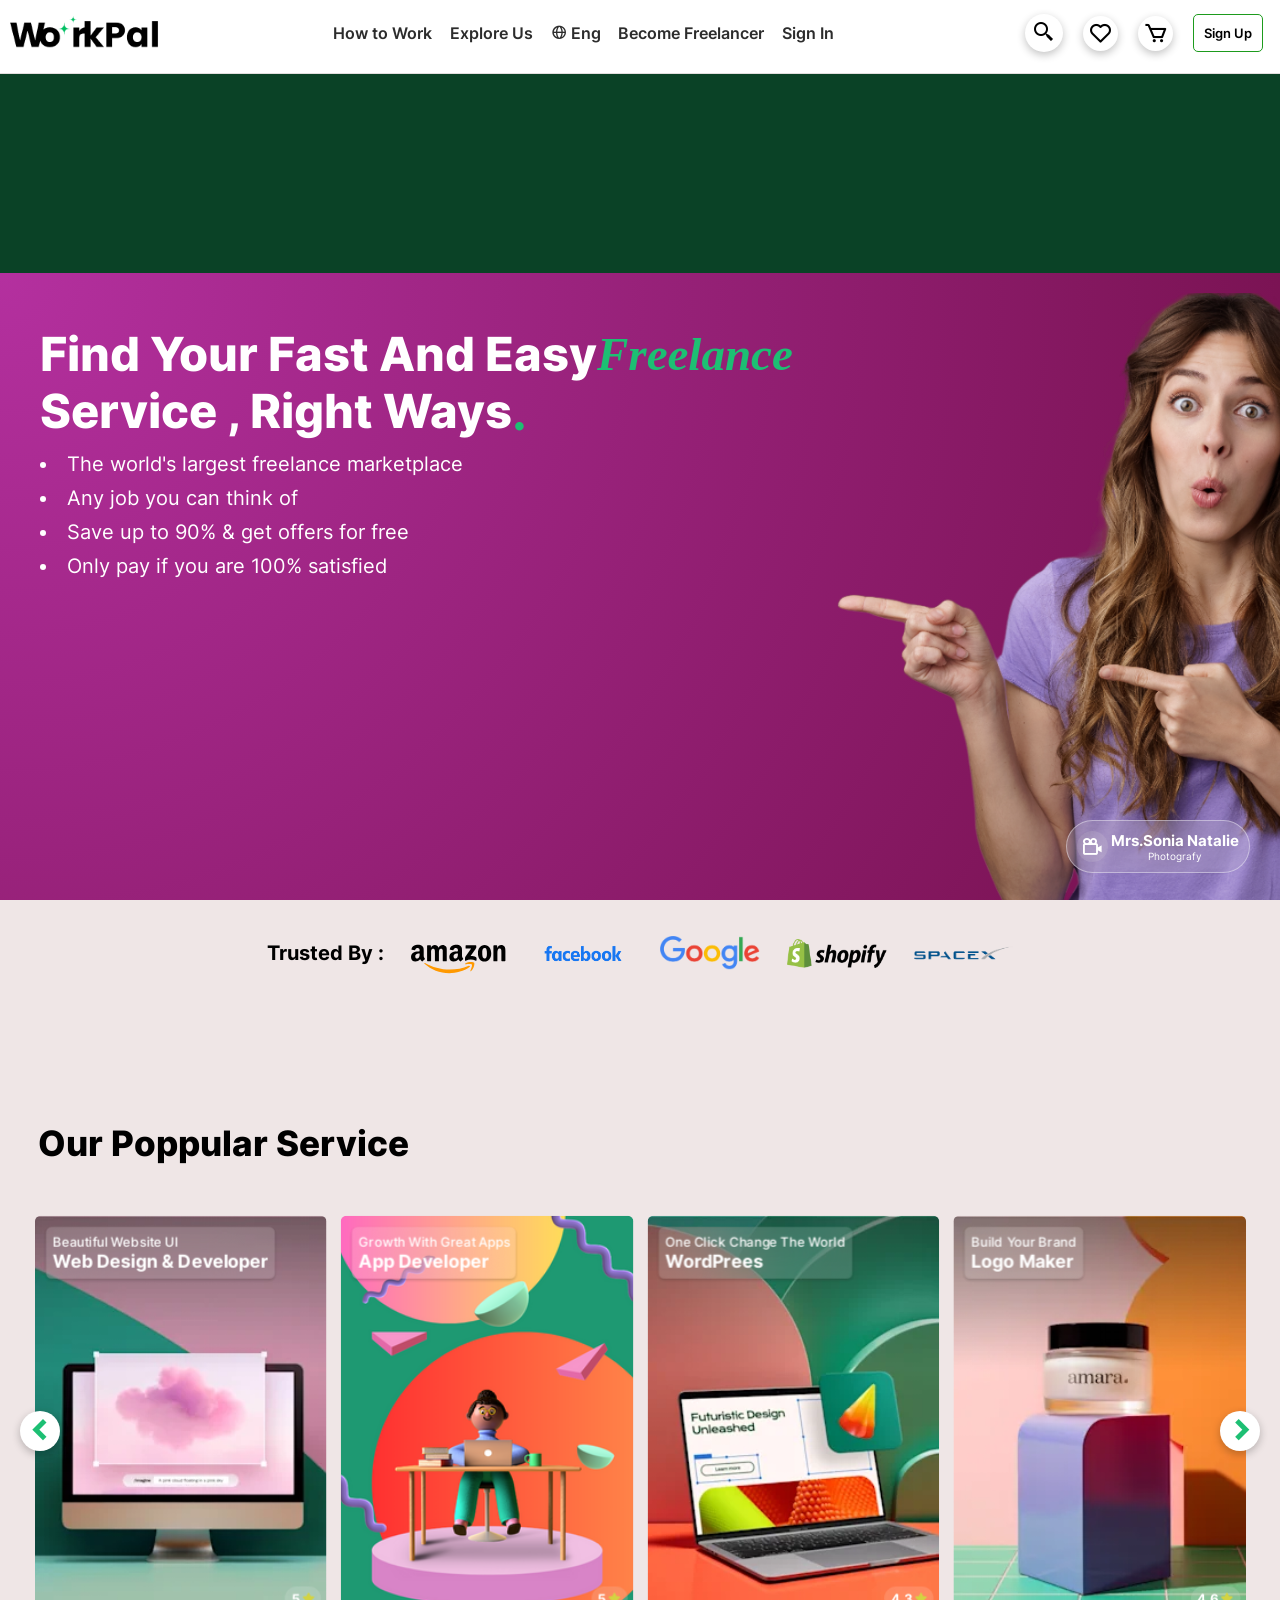
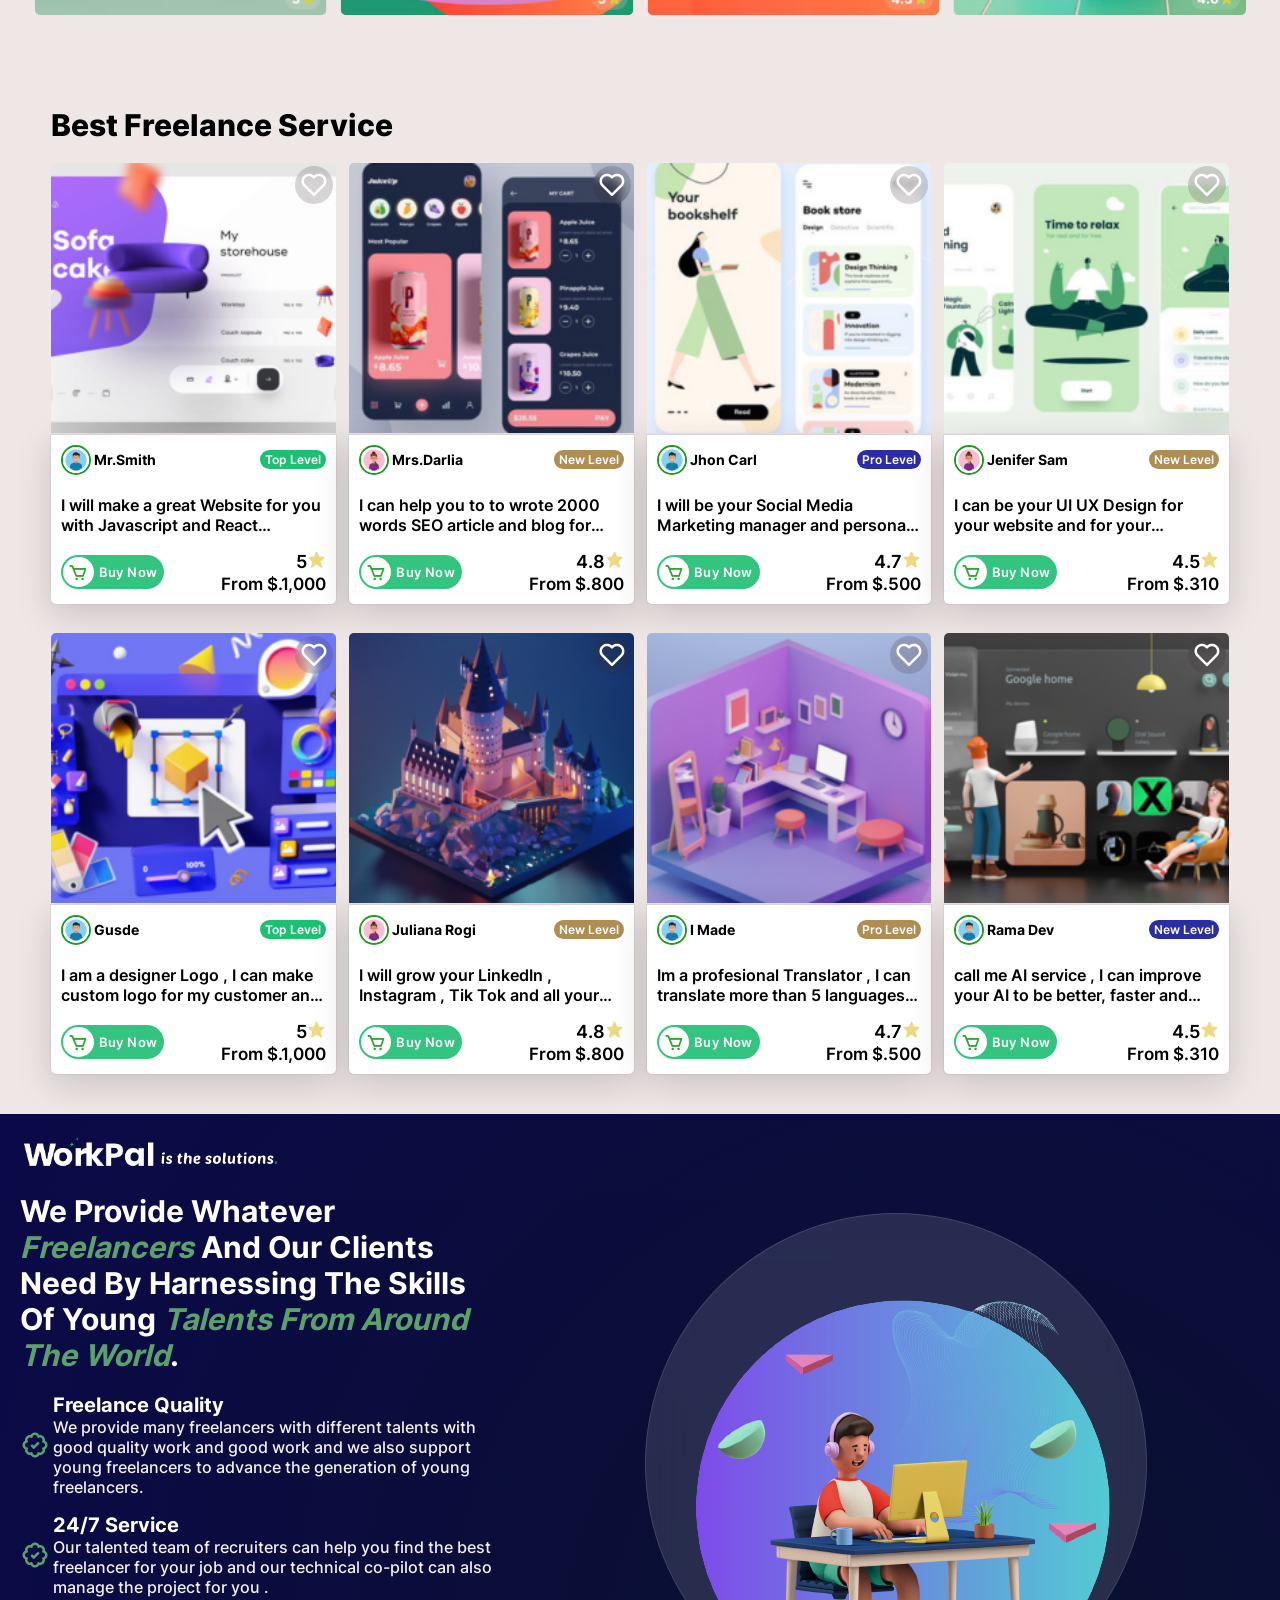
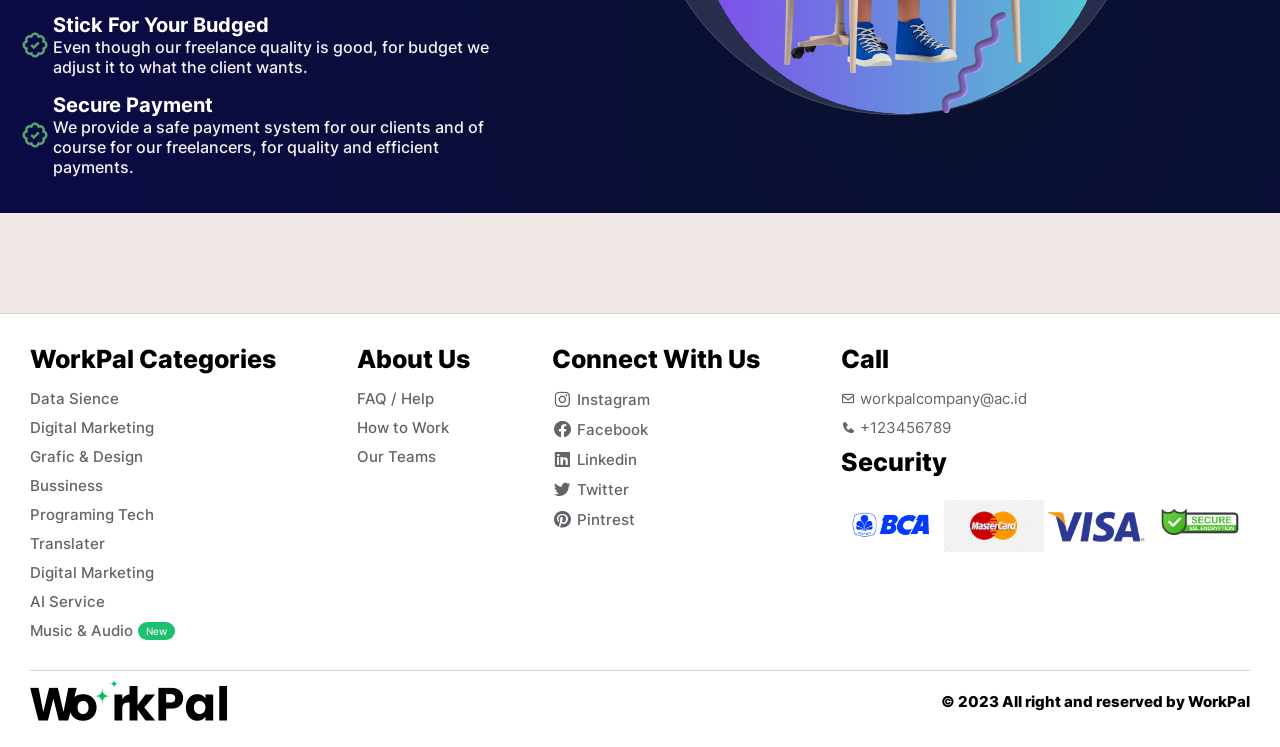
==== commit e6c916a5: "new:about-page responsive mobile desktop" ====
--- a/index.html
+++ b/index.html
@@ -35,10 +35,10 @@
             <nav class="workpal-nav" id="navigation-link" data-visible="false">
                 <ul>
                     <li class="nav-link">
-                        <a href="" class="text-link">How to Work</a>
-                    </li>
-                    <li class="nav-link">
-                        <a href="" class="text-link">Explore Us</a>
+                        <a href="page/about.html" class="text-link">How to Work</a>
+                    </li>
+                    <li class="nav-link">
+                        <a href="page/about.html" class="text-link">Explore Us</a>
                     </li>
 
                     <li class="nav-link">
@@ -46,7 +46,7 @@
                     </li>
 
                     <li class="nav-link">
-                        <a href="" class="text-link">Become Freelancer</a>
+                        <a href="freelance-page/freelance.html" class="text-link">Become Freelancer</a>
                     </li>
 
                     <li class="nav-link">
@@ -221,7 +221,7 @@
                         <span>Beautiful Website UI</span>
                         <h2>Web Design & Developer</h2>
                     </div>
-                    <a href="#" class="popular-link"> <img src="resource/image/popular/web.jpeg" alt="Web"
+                    <a href="page/category/category.html" class="popular-link"> <img src="resource/image/popular/web.jpeg" alt="Web"
                             class="popular-img"></a>
                     <div class="popular-rating">
                         <p>5</p><i class='bx bxs-star'></i>
@@ -233,7 +233,7 @@
                         <span>Growth With Great Apps</span>
                         <h2>App Developer</h2>
                     </div>
-                    <a href="#" class="popular-link"><img src="resource/image/popular/app.png" alt="App"
+                    <a href="page/category/category.html" class="popular-link"><img src="resource/image/popular/app.png" alt="App"
                             class="popular-img"></a>
                     <div class="popular-rating">
                         <p>5</p><i class='bx bxs-star'></i>
@@ -245,7 +245,7 @@
                         <span>One Click Change the World</span>
                         <h2>WordPrees</h2>
                     </div>
-                    <a href="#" class="popular-link"><img src="resource/image/popular/wordpress.png" alt="Wordprees"
+                    <a href="page/category/category.html" class="popular-link"><img src="resource/image/popular/wordpress.png" alt="Wordprees"
                             class="popular-img"></a>
                     <div class="popular-rating">
                         <p>4.3</p><i class='bx bxs-star'></i>
@@ -257,7 +257,7 @@
                         <span>Build your Brand</span>
                         <h2>Logo Maker</h2>
                     </div>
-                    <a href="#" class="popular-link"><img src="resource/image/popular/logo.jpeg" alt="Logo Maker"
+                    <a href="page/category/category.html" class="popular-link"><img src="resource/image/popular/logo.jpeg" alt="Logo Maker"
                             class="popular-img"></a>
                     <div class="popular-rating">
                         <p>4.6</p><i class='bx bxs-star'></i>
@@ -269,7 +269,7 @@
                         <span>New Virtual World</span>
                         <h2>Anime Maker</h2>
                     </div>
-                    <a href="#" class="popular-link"><img src="resource/image/popular/anime.png" alt="Anime"
+                    <a href="page/category/category.html" class="popular-link"><img src="resource/image/popular/anime.png" alt="Anime"
                             class="popular-img"></a>
                     <div class="popular-rating">
                         <p>5</p><i class='bx bxs-star'></i>
@@ -281,7 +281,7 @@
                         <span>Make AI Evolve</span>
                         <h2>AI Service</h2>
                     </div>
-                    <a href="#" class="popular-link"><img src="resource/image/popular/AI.png" alt="AI"
+                    <a href="page/category/category.html" class="popular-link"><img src="resource/image/popular/AI.png" alt="AI"
                             class="popular-img"></a>
                     <div class="popular-rating">
                         <p>4.8</p><i class='bx bxs-star'></i>
@@ -293,7 +293,7 @@
                         <span>Unlock Growth Online</span>
                         <h2>SEO</h2>
                     </div>
-                    <a href="#" class="popular-link"><img src="resource/image/popular/seo.png" alt="SEO"
+                    <a href="page/category/category.html" class="popular-link"><img src="resource/image/popular/seo.png" alt="SEO"
                             class="popular-img"></a>
                     <div class="popular-rating">
                         <p>4.5</p><i class='bx bxs-star'></i>
@@ -319,7 +319,7 @@
                             <i class='bx bx-heart'></i>
                         </div>
 
-                        <img src="resource/image/Workpal-freelanceImg/1.png" alt="FrontEnd Freelance" class="slide-img">
+                        <a href="page/details/datail-service.html"><img src="resource/image/Workpal-freelanceImg/1.png" alt="FrontEnd Freelance" class="slide-img"></a>
 
                     </div>
                     <div class="product-card">
@@ -330,9 +330,9 @@
                             </span>
                             <p class="level-top">top Level</p>
                         </div>
-                        <p class="text-box">
+                        <a href="page/details/datail-service.html" class="text-box">
                             I will make a great Website for you with Javascript and React Framework , with full code.
-                        </p>
+                        </a>
                         <div class="footer-card">
                             <button type="button" class="btn-checkout"><i class='bx bx-cart'></i>Buy Now</button>
                             <span class="price">
@@ -352,8 +352,7 @@
                         <div class="whistlist-icon">
                             <i class='bx bx-heart'></i>
                         </div>
-                        <img src="resource/image/Workpal-freelanceImg/4.png" alt="Website Freelance" class="slide-img">
-
+                        <a href="page/details/datail-service.html"><img src="resource/image/Workpal-freelanceImg/4.png" alt="Website Freelance" class="slide-img"></a>
                     </div>
                     <div class="product-card">
                         <div class="title">
@@ -363,9 +362,9 @@
                             </span>
                             <p class="level-new">New Level</p>
                         </div>
-                        <p class="text-box">
+                        <a href="page/details/datail-service.html" class="text-box">
                             I can help you to to wrote 2000 words SEO article and blog for your post.
-                        </p>
+                        </a>
                         <div class="footer-card">
                             <button type="button" class="btn-checkout"><i class='bx bx-cart'></i>Buy Now</button>
                             <span class="price">
@@ -385,7 +384,7 @@
                         <div class="whistlist-icon">
                             <i class='bx bx-heart'></i>
                         </div>
-                        <img src="resource/image/Workpal-freelanceImg/2.png" alt="FrontEnd Freelance" class="slide-img">
+                        <a href="page/details/datail-service.html"><img src="resource/image/Workpal-freelanceImg/2.png" alt="FrontEnd Freelance" class="slide-img"></a>
 
                     </div>
                     <div class="product-card">
@@ -396,9 +395,9 @@
                             </span>
                             <p class="level-pro">Pro Level</p>
                         </div>
-                        <p class="text-box">
+                        <a href="page/details/datail-service.html" class="text-box">
                             I will be your Social Media Marketing manager and personal assistant.
-                        </p>
+                        </a>
                         <div class="footer-card">
                             <button type="button" class="btn-checkout"><i class='bx bx-cart'></i> Buy Now</button>
                             <span class="price">
@@ -418,7 +417,7 @@
                         <div class="whistlist-icon">
                             <i class='bx bx-heart'></i>
                         </div>
-                        <img src="resource/image/Workpal-freelanceImg/3.png" alt="FrontEnd Freelance" class="slide-img">
+                        <a href="page/details/datail-service.html"><img src="resource/image/Workpal-freelanceImg/3.png" alt="FrontEnd Freelance" class="slide-img"></a>
 
                     </div>
                     <div class="product-card">
@@ -429,9 +428,9 @@
                             </span>
                             <p class="level-new">New Level</p>
                         </div>
-                        <p class="text-box">
+                        <a href="page/details/datail-service.html" class="text-box">
                             I can be your UI UX Design for your website and for your Application.
-                        </p>
+                        </a>
                         <div class="footer-card">
                             <button type="button" class="btn-checkout"><i class='bx bx-cart'></i> Buy Now</button>
                             <span class="price">
@@ -454,8 +453,8 @@
                         <div class="whistlist-icon">
                             <i class='bx bx-heart'></i>
                         </div>
-                        <img src="resource/image/Workpal-freelanceImg/design/3.png" alt="FrontEnd Freelance"
-                            class="slide-img">
+                        <a href="page/details/datail-service.html"><img src="resource/image/Workpal-freelanceImg/design/3.png" alt="FrontEnd Freelance"
+                            class="slide-img"></a>
 
                     </div>
                     <div class="product-card">
@@ -466,9 +465,9 @@
                             </span>
                             <p class="level-top">top Level</p>
                         </div>
-                        <p class="text-box">
+                        <a href="page/details/datail-service.html" class="text-box">
                             I am a designer Logo , I can make custom logo for my customer and very special design
-                        </p>
+                        </a>
                         <div class="footer-card">
                             <button type="button" class="btn-checkout"><i class='bx bx-cart'></i>Buy Now</button>
                             <span class="price">
@@ -488,8 +487,8 @@
                         <div class="whistlist-icon">
                             <i class='bx bx-heart'></i>
                         </div>
-                        <img src="resource/image/Workpal-freelanceImg/design/4.png" alt="Website Freelance"
-                            class="slide-img">
+                        <a href="page/details/datail-service.html"><img src="resource/image/Workpal-freelanceImg/design/4.png" alt="Website Freelance"
+                            class="slide-img"></a>
                     </div>
                     <div class="product-card">
                         <div class="title">
@@ -499,9 +498,9 @@
                             </span>
                             <p class="level-new">New Level</p>
                         </div>
-                        <p class="text-box">
+                        <a href="page/details/datail-service.html" class="text-box">
                             I will grow your LinkedIn , Instagram , Tik Tok and all your social media
-                        </p>
+                        </a>
                         <div class="footer-card">
                             <button type="button" class="btn-checkout"><i class='bx bx-cart'></i>Buy Now</button>
                             <span class="price">
@@ -521,8 +520,8 @@
                         <div class="whistlist-icon">
                             <i class='bx bx-heart'></i>
                         </div>
-                        <img src="resource/image/Workpal-freelanceImg/design/2.png" alt="FrontEnd Freelance"
-                            class="slide-img">
+                        <a href="page/details/datail-service.html"><img src="resource/image/Workpal-freelanceImg/design/2.png" alt="FrontEnd Freelance"
+                            class="slide-img"></a>
 
                     </div>
                     <div class="product-card">
@@ -533,9 +532,9 @@
                             </span>
                             <p class="level-new">Pro Level</p>
                         </div>
-                        <p class="text-box">
+                        <a href="page/details/datail-service.html" class="text-box">
                             Im a profesional Translator , I can translate more than 5 languages in the world.
-                        </p>
+                        </a>
                         <div class="footer-card">
                             <button type="button" class="btn-checkout"><i class='bx bx-cart'></i> Buy Now</button>
                             <span class="price">
@@ -555,8 +554,8 @@
                         <div class="whistlist-icon">
                             <i class='bx bx-heart'></i>
                         </div>
-                        <img src="resource/image/Workpal-freelanceImg/design/1.png" alt="FrontEnd Freelance"
-                            class="slide-img">
+                        <a href="page/details/datail-service.html"><img src="resource/image/Workpal-freelanceImg/design/1.png" alt="FrontEnd Freelance"
+                            class="slide-img"></a>
 
                     </div>
                     <div class="product-card">
@@ -567,10 +566,10 @@
                             </span>
                             <p class="level-pro">New Level</p>
                         </div>
-                        <p class="text-box">
+                        <a href="page/details/datail-service.html" class="text-box">
                             call me AI service , I can improve your AI to be better, faster and smarter so Checkout Now.
 
-                        </p>
+                        </a>
                         <div class="footer-card">
                             <button type="button" class="btn-checkout"><i class='bx bx-cart'></i> Buy Now</button>
                             <span class="price">
--- a/style/core.css
+++ b/style/core.css
@@ -14,9 +14,10 @@
     --bg-box: #fff;
     --light-green: #7fe67faf;
     --bg-dark-orange: #986f23c8;
-    --bg-semi-dark:rgba(27, 25, 25, 0.835);
+    --bg-semi-dark: rgba(27, 25, 25, 0.835);
     --bg-new-blue: hsl(240, 58%, 41%);
-
+    --bg-semi-red: #b93b3b;
+    --bg-default: #f3eeee;
 
     --text-white: #ffff;
     --text-black: #000000;
@@ -73,10 +74,10 @@
     left: 0;
     width: 100%;
     height: 100%;
-    background-color: rgba(0, 0, 0, 0.5); 
+    background-color: rgba(0, 0, 0, 0.5);
     z-index: 999;
     pointer-events: none;
-  }
+}
 
 
 main {
@@ -127,7 +128,7 @@
     position: relative;
     width: 100%;
     margin-top: 1.5rem;
-    transition:all ease .5s;
+    transition: all ease .5s;
 }
 
 .search-form {
@@ -163,7 +164,7 @@
     outline: none;
 }
 
-.search-form .search-input::placeholder{
+.search-form .search-input::placeholder {
     overflow: hidden;
     text-overflow: ellipsis;
     white-space: nowrap;
@@ -183,7 +184,7 @@
     position: absolute;
     outline: none;
     cursor: pointer;
-    width:5%;
+    width: 5%;
 }
 
 .search-btn i {
@@ -241,7 +242,7 @@
     text-align: start;
 }
 
-.result-search-box ul .content-result-search .btn-popular{
+.result-search-box ul .content-result-search .btn-popular {
     position: relative;
     right: 0;
     font-size: 1.6rem;
@@ -260,7 +261,7 @@
 }
 
 
-.search-container .history-search{
+.search-container .history-search {
     width: 100%;
     display: flex;
     flex-direction: row;
@@ -272,7 +273,7 @@
     z-index: 2;
 }
 
-.search-container .history-search .history{
+.search-container .history-search .history {
     display: flex;
     align-items: center;
     justify-content: center;
@@ -286,15 +287,15 @@
     transition: all ease .7s;
 }
 
-.search-container .history-search .history:hover{
+.search-container .history-search .history:hover {
     background-color: hsl(0, 3%, 7%);
 }
 
-.search-container .history-search .history i{
+.search-container .history-search .history i {
     font-size: 1.5rem;
 }
 
-.search-container .history-search .history p{
+.search-container .history-search .history p {
     font-size: 1.2rem;
 }
 
@@ -1268,6 +1269,11 @@
     overflow: hidden;
 }
 
+.product-wrapper .product-content .img-poster a {
+    width: 100%;
+    text-decoration: none;
+}
+
 .product-wrapper .product-content .img-poster .slide-img {
     align-items: center;
     object-fit: cover;
@@ -1296,6 +1302,18 @@
     cursor: pointer;
 }
 
+
+
+.product-wrapper .product-content .img-poster .whistlist-icon.active i {
+    font-size: 3rem;
+    color: var(--text-white);
+    background-color: #ff00008c;
+    backdrop-filter: blur(100px);
+    border-radius: 999px;
+    padding: .4rem;
+    transition: all ease .2s;
+}
+
 .product-wrapper .product-content .img-poster .whistlist-icon i {
     font-size: 3rem;
     color: var(--text-white);
@@ -1420,12 +1438,19 @@
 
 .product-wrapper .product-content .product-card .text-box {
     display: -webkit-box;
+    text-decoration: none;
     font-size: 1.6rem;
     font-weight: 600;
     overflow: hidden;
+    color: var(--text-black);
     -webkit-line-clamp: 2;
     line-clamp: 2;
     -webkit-box-orient: vertical;
+    transition: all ease .6s;
+}
+
+.product-wrapper .product-content .product-card .text-box:hover {
+    color: var(--scroller-tumb);
 }
 
 .product-wrapper .product-content .product-card .footer-card {
@@ -1501,7 +1526,7 @@
 }
 
 /* Wishlist */
-.wishlist-header-content{
+.wishlist-header-content {
     margin-top: 10rem;
     display: flex;
     flex-direction: row;
@@ -1509,40 +1534,69 @@
     justify-content: space-between;
     position: relative;
     width: 100%;
+    gap: 6px;
     margin-bottom: 2rem;
 }
-.wishlist-header-content .wishlist-title{
+
+.wishlist-header-content .wishlist-title {
     right: 0;
-   display: block;
-   align-items: center;
-   margin-bottom: 3rem;
-}
-.wishlist-header-content .wishlist-title h3{
+    display: block;
+    align-items: center;
+    margin-bottom: 3rem;
+}
+
+.wishlist-header-content .wishlist-title .created {
+    display: flex;
+    flex-direction: row;
+    flex-wrap: nowrap;
+    gap: 10px;
+    align-items: center;
+    /* justify-content: center; */
+    margin-top: 1rem;
+    font-size: 1.7rem;
+    color: var(--text-black);
+    font-weight: 600;
+    text-transform: capitalize;
+    position: relative;
+}
+
+.wishlist-header-content .wishlist-title .created img {
+    max-width: 4rem;
+    border-radius: 999px;
+}
+
+.wishlist-header-content .wishlist-title h3 {
     font-size: 3.2rem;
     color: var(--text-black);
     font-weight: 600;
 }
 
-.wishlist-header-content .wishlist-title .text{
+.wishlist-header-content .wishlist-title .text {
     font-size: 1.5rem;
     font-weight: 500;
     color: var(--text-black);
-}
-.wishlist-header-content .wishlist-title .text b{
+    width: 80%;
+}
+
+.wishlist-header-content .wishlist-title .text b {
     color: var(--bg-lime-green);
     font-size: 2.4rem;
 }
 
-.wishlist-header-content .create-list{
-    display: flex;
-    align-items: center;
-    justify-content: center;
-}
-
-.wishlist-header-content .create-list .btn-create-list{
+.wishlist-header-content .create-list {
+    display: flex;
+    align-items: center;
+    justify-content: flex-end;
+    right: 0;
+    width: 20%;
+    gap: 10px;
+}
+
+.wishlist-header-content .create-list .btn-create-list {
     display: flex;
     flex-direction: row;
     gap: 5px;
+    width: 100%;
     flex-wrap: nowrap;
     outline: none;
     border: none;
@@ -1559,15 +1613,31 @@
     transition: all ease .7s;
 }
 
-.wishlist-header-content .create-list .btn-create-list:hover{
+.wishlist-header-content .create-list .btn-share,
+.wishlist-header-content .create-list .wishlist-action {
+    outline: 0;
+    border: 0;
+    display: flex;
+    align-items: flex-end;
+    justify-content: flex-end;
+    font-size: 2.7rem;
+    background-color: var(--bg-box);
+    box-shadow: var(--box-shadow);
+    padding: 1rem;
+    border-radius: 999px;
+    cursor: pointer;
+    transition: all ease .7s;
+}
+
+.wishlist-header-content .create-list .btn-create-list:hover {
     background-color: var(--bg-lime-green);
 }
 
-.wishlist-header-content .create-list .btn-create-list i{
+.wishlist-header-content .create-list .btn-create-list i {
     font-size: 2rem;
 }
 
-.wishlist-wrapper{
+.wishlist-wrapper {
     display: grid;
     grid-template-columns: repeat(4, 1fr);
     grid-template-rows: repeat(1, 1fr);
@@ -1580,35 +1650,795 @@
     margin-bottom: 2rem;
 }
 
-.wishlist-wrapper .wishlist-card-content{
+.wishlist-wrapper .wishlist-card-content {
     display: flex;
     flex-direction: column;
     position: relative;
 }
 
-.wishlist-wrapper .wishlist-card-content .img-wishlist{
-    width: 100%;
-    position: relative;
+.wishlist-wrapper .wishlist-card-content .img-wishlist {
+    width: 100%;
     transition: all ease .8s;
-}
-
-.wishlist-wrapper .wishlist-card-content .img-wishlist img{
+    overflow: hidden;
+    background-color: var(--bg-box);
+}
+
+.wishlist-wrapper .wishlist-card-content .img-wishlist a img {
+    align-items: center;
     object-fit: cover;
     object-position: center;
-    background-repeat: no-repeat;
-}
-
-.wishlist-wrapper .wishlist-card-content .img-wishlist img:hover{
+    width: 100%;
+    height: 30vh;
+    border-top-right-radius: 5px;
+    border-top-left-radius: 5px;
+    opacity: 1.1;
+    transition: all ease .7s;
+    cursor: pointer;
+    text-decoration: none;
+}
+
+.wishlist-wrapper .wishlist-card-content .img-wishlist a {
+    display: flex;
+    position: relative;
+    align-items: center;
+    justify-content: center;
+}
+
+.wishlist-wrapper .wishlist-card-content .img-wishlist a img:hover {
     transform: scale(1.1);
-}
-
-.wishlist-wrapper .wishlist-card-content .wishlist-card{
+    border-top-right-radius: 5px;
+    border-top-left-radius: 5px;
+}
+
+.wishlist-wrapper .wishlist-card-content .wishlist-card {
     padding: 0rem .5rem 0rem .5rem;
-}
-
-.wishlist-wrapper .wishlist-card-content .wishlist-card h4{
-    
-}
+    background-color: var(--bg-box);
+    box-shadow: var(--box-shadow-simple);
+    border-bottom-right-radius: 5px;
+    border-bottom-left-radius: 5px;
+
+}
+
+.wishlist-wrapper .wishlist-card-content .wishlist-card h4 {
+    margin-top: .5rem;
+    font-size: 1.6rem;
+    font-weight: 800;
+}
+
+
+.wishlist-wrapper .wishlist-card-content .wishlist-card .description-list {
+    margin-top: .8rem;
+    width: 100%;
+    display: flex;
+    flex-direction: row;
+    flex-wrap: wrap;
+    font-size: 1.4rem;
+    font-weight: 500;
+}
+
+
+.wishlist-wrapper .wishlist-card-content .wishlist-card .footer-card {
+    display: flex;
+    flex-direction: row;
+    flex-wrap: nowrap;
+    justify-content: space-between;
+    align-items: center;
+    margin-top: 1rem;
+    width: 100%;
+    margin-bottom: 1rem;
+}
+
+.wishlist-wrapper .wishlist-card-content .wishlist-card .footer-card .share {
+    position: relative;
+    right: 0;
+    align-items: center;
+    justify-content: center;
+}
+
+.wishlist-wrapper .wishlist-card-content .wishlist-card .footer-card .share i {
+    font-size: 1.8rem;
+    background-color: var(--bg-box);
+    box-shadow: var(--box-shadow);
+    padding: 1rem;
+    border-radius: 999px;
+    cursor: pointer;
+    transition: all ease .7s;
+
+}
+
+.wishlist-wrapper .wishlist-card-content .wishlist-card .footer-card .share i:hover {
+    background-color: var(--bg-lime-green);
+    color: var(--text-white);
+}
+
+
+.wishlist-wrapper .wishlist-card-content .wishlist-card .footer-card .wishlist-status {
+    display: flex;
+    position: relative;
+    left: 0;
+    align-items: center;
+    justify-content: space-between;
+}
+
+.wishlist-card .footer-card .wishlist-status .scale-up {
+    transform: scale(0);
+    transition: transform 0.6s ease-in-out;
+    display: none;
+}
+
+.wishlist-card .footer-card .wishlist-status .scale-up.active {
+    transform: scale(1);
+    display: flex;
+    flex-direction: column;
+    flex-wrap: nowrap;
+    width: 100%;
+    min-width: 10rem;
+    position: absolute;
+    z-index: 9;
+    right: auto;
+    transform: translate(-80%, -90%);
+    background-color: var(--bg-box);
+    box-shadow: var(--box-shadow-simple);
+    padding: .5rem;
+    border-radius: 3px;
+}
+
+.wishlist-card .footer-card .wishlist-status .scale-up.active .edit-wishlist {
+    display: flex;
+    flex-direction: row;
+    flex-wrap: nowrap;
+    gap: 10px;
+    width: 100%;
+    outline: none;
+    font-size: 1.4rem;
+    background-color: transparent;
+    border: none;
+    color: var(--text-black);
+    padding: .8rem;
+    border-bottom: 1px solid #ddd7d7;
+    cursor: pointer;
+    border-radius: 2px;
+    transition: all ease .7s ease-in-out;
+}
+
+
+.wishlist-card .footer-card .wishlist-status .scale-up.active .delete-wishlist {
+    display: flex;
+    flex-direction: row;
+    flex-wrap: nowrap;
+    gap: 10px;
+    width: 100%;
+    color: var(--text-black);
+    outline: none;
+    font-size: 1.4rem;
+    background-color: transparent;
+    border: none;
+    padding: .8rem;
+    cursor: pointer;
+    border-radius: 2px;
+    transition: all ease .7s;
+}
+
+.wishlist-card .footer-card .wishlist-status .scale-up.active .delete-wishlist:hover,
+.wishlist-card .footer-card .wishlist-status .scale-up.active .edit-wishlist:hover {
+    background-color: var(--bg-gray);
+}
+
+.wishlist-wrapper .wishlist-card-content .wishlist-card .footer-card .wishlist-status .bx-dots-horizontal-rounded {
+    display: flex;
+    justify-content: flex-end;
+    font-size: 2rem;
+    background-color: var(--bg-box);
+    box-shadow: var(--box-shadow);
+    padding: 1rem;
+    border-radius: 999px;
+    cursor: pointer;
+    transition: all ease .7s;
+}
+
+.wishlist-wrapper .wishlist-card-content .wishlist-card .footer-card .wishlist-status .bx-dots-horizontal-rounded:hover {
+    background-color: var(--bg-lime-green);
+    color: var(--text-white);
+}
+
+
+/* Modal Wishlist */
+
+.wishlist-container {
+    position: relative;
+    width: 100%;
+    margin-top: 1.5rem;
+    transition: all ease .5s;
+}
+
+.input-form {
+    display: flex;
+    flex-direction: column;
+    position: relative;
+    gap: 5px;
+    width: 100%;
+    align-items: center;
+    justify-content: center;
+}
+
+.wishlist-container .input-form .input-wishlist {
+    display: flex;
+    flex-direction: column;
+    width: 90%;
+    position: relative;
+}
+
+.wishlist-container .input-form .input-wishlist .wishlist-label {
+    position: relative;
+    justify-content: flex-start;
+    text-align: start;
+    font-size: 1.6rem;
+    font-weight: 700;
+    text-transform: capitalize;
+    margin-bottom: .5rem;
+}
+
+.wishlist-container .input-form .input-wishlist .textinput-control,
+.wishlist-container .input-form .input-wishlist .textarea-control {
+    border: none;
+    outline: none;
+    margin-bottom: 1rem;
+}
+
+.wishlist-container .input-form .input-wishlist .textinput-control {
+    background-color: var(--bg-gray);
+    box-shadow: var(--box-shadow-simple);
+    padding: 1rem;
+    border-radius: 5px;
+    font-size: 1.4rem;
+    font-weight: 500;
+}
+
+.wishlist-container .input-form .input-wishlist .textarea-control {
+    background-color: var(--bg-gray);
+    box-shadow: var(--box-shadow-simple);
+    padding: 1rem;
+    border-radius: 5px;
+    font-size: 1.4rem;
+    font-weight: 500;
+    resize: none;
+}
+
+.wishlist-container .input-form .btn-group {
+    position: relative;
+    margin-top: 1rem;
+    display: flex;
+    flex-direction: row;
+    flex-wrap: nowrap;
+    gap: 5px;
+    justify-content: flex-end;
+    right: 0;
+    width: 90%;
+}
+
+.wishlist-container .input-form .btn-group .btn-cancel,
+.wishlist-container .input-form .btn-group .btn-submit {
+    outline: none;
+    border: none;
+    padding: 1rem;
+    right: 0;
+    cursor: pointer;
+    font-size: 1.6rem;
+    opacity: 1;
+    transition: all ease .7s;
+}
+
+.wishlist-container .input-form .btn-group .btn-cancel:hover,
+.wishlist-container .input-form .btn-group .btn-submit:hover {
+    opacity: .9;
+}
+
+.wishlist-container .input-form .btn-group .btn-cancel {
+    background-color: var(--bg-default);
+    box-shadow: var(--box-shadow-simple);
+    color: var(--text-black);
+    font-weight: 600;
+    border-radius: 5px;
+}
+
+.wishlist-container .input-form .btn-group .btn-submit {
+    background-color: var(--bg-lime-green);
+    color: var(--text-white);
+    font-weight: 600;
+    border-radius: 5px;
+}
+
+/* share */
+.share-modal {
+    display: flex;
+    position: relative;
+    align-items: center;
+    justify-content: space-between;
+    max-width: 100%;
+}
+
+.share-modal .share-content {
+    display: flex;
+    flex-direction: row;
+    flex-wrap: nowrap;
+    width: 100%;
+    gap: 3rem;
+}
+
+.share-modal .share-content .btn-share {
+    display: flex;
+    flex-direction: column;
+    column-gap: 4px;
+    font-size: 1.5rem;
+    width: 100%;
+    font-weight: 400;
+    cursor: pointer;
+}
+
+.share-modal .share-content .btn-share .facebook {
+    color: #3e3ec5;
+    font-size: 5rem;
+    margin-bottom: .6rem;
+}
+
+.share-modal .share-content .btn-share .whatsapp {
+    color: #1d9b1d;
+    font-size: 5rem;
+    margin-bottom: .6rem;
+}
+
+.share-modal .share-content .btn-share .linkedin {
+    color: rgb(63, 77, 203);
+    font-size: 5rem;
+    margin-bottom: .6rem;
+}
+
+.share-modal .share-content .btn-share .link-alt {
+    font-size: 5rem;
+    margin-bottom: .6rem;
+}
+
+.share-modal .share-content .btn-share .twitter {
+    color: hwb(206 48% 9%);
+    font-size: 5rem;
+    margin-bottom: .6rem;
+}
+
+/* End Modal Wishlist */
+
+
+/* About US Page*/
+
+
+.about-container {
+    margin-top: 3rem;
+    position: relative;
+    width: 100%;
+}
+
+.about-container .about-content {
+    display: flex;
+    flex-direction: column;
+    align-items: center;
+    justify-content: center;
+    position: relative;
+}
+
+.about-container .about-content .how-we-work {
+    display: flex;
+    flex-direction: row;
+    flex-wrap: nowrap;
+    justify-content: space-between;
+    align-items: center;
+    width: 100%;
+    object-fit: cover;
+    background-position: center;
+    background-image: url(../resource/image/bg-section/bg-banner-green.png);
+    padding: 3rem;
+    margin-top: 4rem;
+}
+
+.about-content .how-we-work .left-content {
+    display: flex;
+    flex-direction: column;
+    position: relative;
+    width:70%;
+    border-radius: 5px;
+}
+
+.about-content .how-we-work .left-content .title {
+    font-size: 3rem;
+    color: var(--text-white);
+    font-family: 'Gill Sans', 'Gill Sans MT', Calibri, 'Trebuchet MS', sans-serif;
+    text-transform: capitalize;
+    font-weight: 700;
+    margin-bottom: 1rem;
+}
+
+.how-we-work .left-content li {
+    width: 100%;
+    list-style: none;
+    display: block;
+    position: relative;
+    background-color: hwb(0 76% 23% / 0.413);
+    backdrop-filter: blur(20px);
+    padding: 1.5rem;
+    box-shadow: var(--box-shadow-simple);
+}
+
+.how-we-work .left-content li h3{
+    font-size: 1.8rem;
+    font-weight: 800;
+    color: var(--text-white);
+}
+.how-we-work .left-content li p{
+    font-size: 1.3rem;
+    font-weight: 600;
+    color: var(--text-white);
+
+}
+.how-we-work .right{
+    max-width: 100%;
+    position: relative;
+    display: flex;
+    align-items: center;
+    justify-content: center;
+}
+.how-we-work .right img{
+    max-width: 50rem;
+    max-height: 50vh;
+    object-fit: contain;
+}
+
+.comunity{
+    display: grid;
+    grid-template-columns: repeat(4, 1fr);
+    grid-column-gap: 13px;
+    grid-row-gap: 9px;
+    justify-content: center;
+    align-items: center;
+    width: 100%;
+    padding: 2rem 2%;
+}
+
+.comunity .comunity-card{
+    width: 100%;
+    justify-content: space-between;
+    display: block;
+    margin-left: 1rem;
+    align-items: center;
+    cursor: pointer;
+    position: relative;
+    background-color: var(--bg-box);
+    box-shadow: var(--box-shadow-simple);
+    padding: 2rem;
+    border: 1px solid hwb(0 93% 6%);
+    border-radius: 10px;
+    transition: all ease .8s;
+}
+
+.comunity .comunity-card:hover{
+    border: 1px solid var(--bg-lime-green);
+}
+
+.about-title{
+    font-size: 2.5rem;
+    font-weight: 700;
+    color: var(--text-black);
+    margin-left: 4rem;
+    margin-top: 3rem;
+}
+
+.comunity a {
+    width: 100%;
+    display: flex;
+    flex-direction: row;
+    flex-wrap: nowrap;
+    gap: 10px;
+    text-decoration: none;
+}
+
+.comunity .comunity-card i{
+    font-size: 2.8rem;
+    margin-bottom: 1rem;
+    color: var(--text-black);
+}
+
+.comunity .comunity-card h3{
+    font-size: 2.3rem;
+    font-weight: 700;
+    color: var(--text-black);
+    margin-bottom: 1rem;
+}
+
+.comunity .comunity-card p{
+    position: relative;
+    font-size: 1.7rem;
+    font-weight: 400;
+    color: var(--text-black);
+    bottom: 0;
+    margin: 1rem 0rem 1rem 0rem;
+}
+
+
+.wrapper-about{
+    width: 100%;
+    position: relative;
+}
+
+.img-header-about {
+    width: 100%;
+    max-height: 100vh;
+    display: flex;
+    flex-direction: column;
+    overflow: hidden;
+    margin-top: 8rem;
+    padding: 0rem 4rem 0rem 4rem;
+}
+
+.img-header-about img {
+    align-items: center;
+    object-fit: cover;
+    object-position: center;
+    width: 100%;
+    max-height: 100vh;
+    border-radius: 6px;
+    opacity: 1.1;
+    transition: all ease .7s;
+    cursor: pointer;
+}
+
+.img-header-about .text {
+    max-width: 100%;
+    width: 100%;
+    display: flex;
+    flex-direction: column;
+    position: absolute;
+    justify-content: center;
+    align-items: center;
+    top: 15%;
+}
+
+.img-header-about .text h3 {
+    color: var(--text-white);
+    font-weight: 700;
+    font-size: 3.5rem;
+    text-transform: capitalize;
+    margin-bottom: 1rem;
+}
+
+.img-header-about .text p {
+    color: var(--text-white);
+    font-weight: 600;
+    font-size: 1.7rem;
+    margin-bottom: 1rem;
+}
+
+.img-header-about .btn-explor {
+    justify-content: center;
+    align-items: center;
+    outline: none;
+    border: none;
+    display: flex;
+    flex-direction: row;
+    gap: 10px;
+    background-color: hsla(240, 59%, 63%, 0.416);
+    backdrop-filter: blur(20px);
+    padding: 1rem 2rem 1rem 2rem;
+    font-size: 1.5rem;
+    font-weight: 600;
+    border-radius: 5rem;
+    cursor: pointer;
+    color: var(--text-white);
+    box-shadow: var(--box-shadow);
+    transition: all ease .8s;
+}
+
+.img-header-about .btn-explor:hover {
+    background-color: hwb(240 28% 15% / 0.605);
+
+}
+
+/* Faq */
+
+.accordion{
+    width: 100%;
+    padding: 2rem 2%;
+    position: relative;
+    align-items: center;
+}
+.accordion h3{
+    font-size: 3rem;
+    font-weight: 800;
+    color: var(--text-black);
+    margin-bottom: 2rem;
+}
+.accordion .accordion-content{
+    display: flex;
+    flex-direction: row;
+    position: relative;
+    justify-content: space-between;
+    width: 100%;
+}
+
+.accordion-content .accrodion-left{
+    display: flex;
+    flex-direction: column;
+    justify-content: center;
+    align-items: center;
+    justify-content: flex-start;
+    position: relative;
+    width: 100%;
+    max-height: 100vh;
+    background-color: var(--bg-box);
+    border-radius: 6px;   
+    overflow: hidden;
+    overflow-y:auto ;
+    transition: all ease .6s;
+    white-space: none;
+
+}
+
+
+.accrodion-left::-webkit-scrollbar {
+    width: 1rem;
+}
+
+.accrodion-left::-webkit-scrollbar-track {
+    background: transparent;
+}
+
+.accrodion-left::-webkit-scrollbar-thumb {
+    background: var(--bg-gray);
+    border-radius: 1rem;
+}
+
+
+.accordion-content .accrodion-left .faq{
+    display: block;
+    position: relative;
+    padding: 1rem;
+    background-color: #f4eeee;
+    border: 1px solid #e8e4e4;
+    width: 90%;
+    margin-top: 1rem;
+    border-radius: 5px;
+    transition: all ease-in-out .7s;
+}
+
+.accrodion-left .faq span{
+    display: flex;
+    flex-direction: row;
+    justify-content: space-between;
+    align-items: center;
+    cursor: pointer;
+    right: 0;
+    left: 0;
+    font-size: 1.5rem;
+    font-weight: 700;
+    color: var(--text-black);
+    transition: all ease .7s;
+}
+.accrodion-left .faq span:hover{
+    color: var(--bg-lime-green);
+}
+.accrodion-left .faq span i{
+    font-size: 2.6rem;
+    transform: rotate(0);
+    transition: all ease .5s;
+}
+
+.accrodion-left .faq.showAnswer .faq-text{
+    display: block;
+    transition: all ease .7s;
+}
+.accrodion-left .faq.showAnswer span{
+    color: var(--bg-lime-green);
+}
+
+.accrodion-left .faq.showAnswer span i{
+    transform: rotate(180deg);
+    transition: all ease .5s;
+
+}
+
+.accrodion-left .faq .faq-text{
+    margin-top: 1rem;
+    display: none;
+}
+
+.accrodion-left .faq .faq-text p{
+    position: relative;
+    font-size: 1.4rem;
+    font-weight: 500;
+    color: var(--text-black);
+    margin-bottom: .6rem;
+}
+
+.accrodion-left .faq .faq-text h4{
+    color: var(--text-black);
+    font-size: 1.4rem;
+    font-weight: 600;
+    margin-bottom: .3rem;
+    margin-top: .3rem;
+}
+
+.accrodion-left .faq .faq-text b{
+    display: block;
+    position: relative;
+    font-weight: 800;
+    font-size: 1.4rem;
+    color: var(--text-black);
+    margin-bottom: .8rem;
+}
+
+.accrodion-left .faq .faq-text li {
+    list-style: none;
+    font-weight: 700;
+    color: var(--text-black);
+    font-size: 1.3rem;
+    margin-bottom: .2rem;
+}
+
+.accordion-content .right-form{
+    display: flex;
+    flex-direction: column;
+    position: relative;
+    align-items: center;
+    justify-content: flex-start;
+    background-color: var(--bg-box);
+    max-width: 100%;
+}
+.accordion-content .right-form img{
+    max-width: 35rem;
+    border-radius: 999px;
+
+}
+
+.accordion-content .right-form .form-faq{
+    display: flex;
+    flex-direction: row;
+    gap: 5px;
+    flex-wrap: nowrap;
+    position: relative;
+}
+
+.accordion-content .right-form .form-faq .input-form{
+    display: flex;
+    flex-direction: row;
+    gap: 5px;
+    flex-wrap: nowrap;
+    position: relative;
+    margin-bottom: 1rem;
+}
+
+.right-form .form-faq .input-form .text-input{
+    outline: none;
+    border: none;
+    background-color: #f3efef;
+    border-radius: 5px;
+    width: 100%;
+    padding: 1rem;
+    box-shadow: var(--box-shadow-simple);
+    font-size: 1.5rem;
+}
+
+.right-form .form-faq .input-form .btn-submit{
+    outline: none;
+    border: none;
+    padding: 1rem 1.2rem 1rem 1.2rem;  
+    color: var(--text-white);
+    background-color: var(--bg-lime-green);
+    border-radius: 5px;
+    font-size: 1.5rem;
+    cursor: pointer;
+}
+
+
+
+
+
+
 
 
 /* End Wishlist */
--- a/style/mobile.css
+++ b/style/mobile.css
@@ -55,7 +55,6 @@
         grid-column-gap: 13px;
         grid-row-gap: 9px;
         align-content: center;
-        min-height: 100vh;
         max-width: 100%;
     }
 
@@ -153,7 +152,6 @@
         grid-column-gap: 13px;
         grid-row-gap: 9px;
         align-content: center;
-        min-height: 100vh;
         max-width: 100%;
     }
 
@@ -192,6 +190,13 @@
         object-fit: cover;
         object-position: center;
         max-width: 70%;
+    }
+
+    .comunity{
+        display: grid;
+        grid-template-columns: repeat(3, 1fr);
+        grid-column-gap: 8px;
+        grid-row-gap: 9px;
     }
 
 }
@@ -326,7 +331,6 @@
         grid-column-gap: 13px;
         grid-row-gap: 9px;
         align-content: center;
-        min-height: 100vh;
         max-width: 100%;
     }
 
@@ -479,6 +483,86 @@
         flex-wrap: nowrap;
         gap: 3px;
     }
+
+    /* Wishlist */
+    .wishlist-header-content{
+        width: 100%;
+    }
+    .wishlist-header-content .wishlist-title h3{
+        font-size: 3rem;
+        width: 100%;
+    }
+
+    .wishlist-header-content .wishlist-title .text{
+        font-size: 1.3rem;
+        width: 88%;
+    }
+
+
+    .wishlist-header-content .create-list{
+        width: 65%;
+    }
+
+    .wishlist-header-content .create-list .btn-create-list{
+       width: 100%;
+    }
+
+    .wishlist-wrapper{
+        display: grid;
+        grid-template-columns: repeat(3,1fr);
+        grid-template-rows: repeat(1, 1fr);
+        grid-column-gap: 13px;
+        grid-row-gap: 9px;
+    }
+
+    .wishlist-wrapper .wishlist-card-content{
+        width: 100%;
+    }
+
+    .wishlist-wrapper .wishlist-card-content .img-wishlist a img{
+        height: 20vh;
+    }
+
+    /* About Us */
+    .img-header-about{
+        padding: 1.5rem;
+    }
+
+    .img-header-about img{
+        position: relative;
+        max-height: 60vh;
+        height: 25vh;
+        background-attachment: fixed;
+        background-position: right !important;
+    }
+
+    .img-header-about .text{
+        max-width: 90%;
+        justify-content: center;
+        align-items: center;
+        padding:0;
+        top: 0;
+        bottom: 0;
+    }
+
+    .img-header-about .text h3{
+      font-size: 3rem;
+      max-width: 100%;
+
+    }
+    .img-header-about .text p{
+        max-width: 100%;
+        font-size: 2.2rem;
+        text-align: center;
+    }
+
+    .comunity{
+        display: grid;
+        grid-template-columns: repeat(2, 1fr);
+        grid-column-gap: 8px;
+        grid-row-gap: 9px;
+    }
+
 }
 
 
@@ -521,7 +605,6 @@
         grid-template-rows: repeat(2, 1fr);
         grid-column-gap: 13px;
         grid-row-gap: 9px;
-        min-height: 100vh;
         max-width: 100%;
     }
 
@@ -633,4 +716,160 @@
     }
 
 
+
+    /* Wishlist */
+    .wishlist-header-content{
+        width: 100%;
+    }
+    .wishlist-header-content .wishlist-title h3{
+        font-size: 3rem;
+        width: 100%;
+
+    }
+
+    .wishlist-header-content .wishlist-title .text{
+        font-size: 1.3rem;
+        width: 88%;
+    }
+
+
+    .wishlist-header-content .create-list{
+        width: 65%;
+    }
+
+    .wishlist-header-content .create-list .btn-create-list{
+       width: 100%;
+    }
+
+    .wishlist-wrapper{
+        display: grid;
+        grid-template-columns: repeat(2,1fr);
+        grid-template-rows: repeat(1, 1fr);
+        grid-column-gap: 13px;
+        grid-row-gap: 9px;
+    }
+
+    .wishlist-wrapper .wishlist-card-content{
+        width: 100%;
+    }
+
+    /* share */
+    .share-modal .share-content{
+        display: flex;
+        flex-direction: row;
+        flex-wrap: nowrap;
+        width: 100%;
+        gap: 2.5rem;
+    }
+
+    /* About */
+
+    .img-header-about{
+        padding: 1.5rem;
+    }
+
+    .img-header-about img {
+        position: relative;
+        max-height: 60vh;
+        height: 25vh;
+        background-attachment: fixed;
+        background-position: right !important;
+        object-fit: initial; 
+        width: 100%; 
+    }
+    
+    .img-header-about img::after {
+        content: "";
+        position: absolute;
+        top: 0;
+        right: 0;
+        bottom: 0;
+        left: 0;
+        background-image: url("../resource/image/bg-section/about-banner.webp");
+        background-size: cover;
+        background-position: right top; 
+        opacity: 0.5; 
+        z-index: -1;
+    }
+    
+
+
+    .img-header-about .text{
+        max-width: 90%;
+        justify-content: center;
+        align-items: center;
+        padding:0;
+    }
+
+    .img-header-about .text h3{
+      font-size: 2.8rem;
+      max-width: 100%;
+
+    }
+    .img-header-about .text p{
+        max-width: 100%;
+        font-size: 2rem;
+        text-align: center;
+    }
+    
+
+    .about-container .about-content .how-we-work{
+        padding: 1.4rem;
+    }
+
+    .about-container .about-content .how-we-work .left-content{
+        width: 100%;
+        height: auto;
+        position: relative;
+        background-attachment: fixed;
+        background-position: right !important;
+        object-fit: initial; 
+    }
+    .about-container .about-content .how-we-work .left-content::after{
+        content: "";
+        position: absolute;
+        top: 0;
+        right: 0;
+        bottom: 0;
+        left: 0;
+        background-image: url("../resource/image/bg-section/bg-banner-green.png");
+        background-size: cover;
+        background-position: center bottom; 
+        opacity: 0.5; 
+        z-index: -1;
+    }
+
+    .about-container .about-content .how-we-work .right{
+        max-width: 18rem;
+    }
+    .about-container .about-content .how-we-work .right img{
+       display: none;
+    }
+
+    .comunity{
+        display: grid;
+        grid-template-columns: repeat(2, 1fr);
+        grid-column-gap: 8px;
+        grid-row-gap: 9px;
+    }
+
+    .accordion .accordion-content {
+        display: flex;
+        flex-direction: column;
+        position: relative;
+    }
+
+    .accordion-content .right-form img{
+        width: 100%;
+    }
+
+    .accordion-content .accrodion-left{
+        padding:1rem;
+    }
+
+    .accordion-content .accrodion-left .faq{
+        width: 100%;
+    }
+
+
 }
--- a/style/modals.css
+++ b/style/modals.css
@@ -4,7 +4,7 @@
 .modal-container{
     display: none;
     position: relative;
-    max-height: 100vh;
+    height: 100vh;
     width: 100%;
     justify-content: center;
     align-items: center;
@@ -19,15 +19,14 @@
 .modal-container.active{
     display: flex;
     position:fixed;
-    height: 100vh;
+    height: auto;
     width: 100%;
     justify-content: center;
     align-items: center;
-    top: -20%;
-    left: 0;
+    top: 20%;
     opacity: 1;
     z-index: 999;
-    transform: translateY(0%) scale(1);
+    transform: translateX(0%) scale(1);
     pointer-events: auto;
     transition: transform 500ms ease-in-out;
 
@@ -57,9 +56,24 @@
     display: flex;
     width: 100%;
     padding: 2rem;
-
 }
 
+.modal-container .modal-box .modal-header .title{
+    display: flex;
+    align-items: center;
+    justify-content: center;
+    position: relative;
+    font-size: 2rem;
+    font-weight: 800;
+}
+
+.modal-container .modal-box .modal-header .title b{
+    font-size: 2.5rem;
+    color: #269026;
+    align-items: center;
+    justify-content: center;
+    text-align: center;
+}
 .modal-container .modal-box .modal-header .close-btn{
     position: absolute;
     z-index: 2;
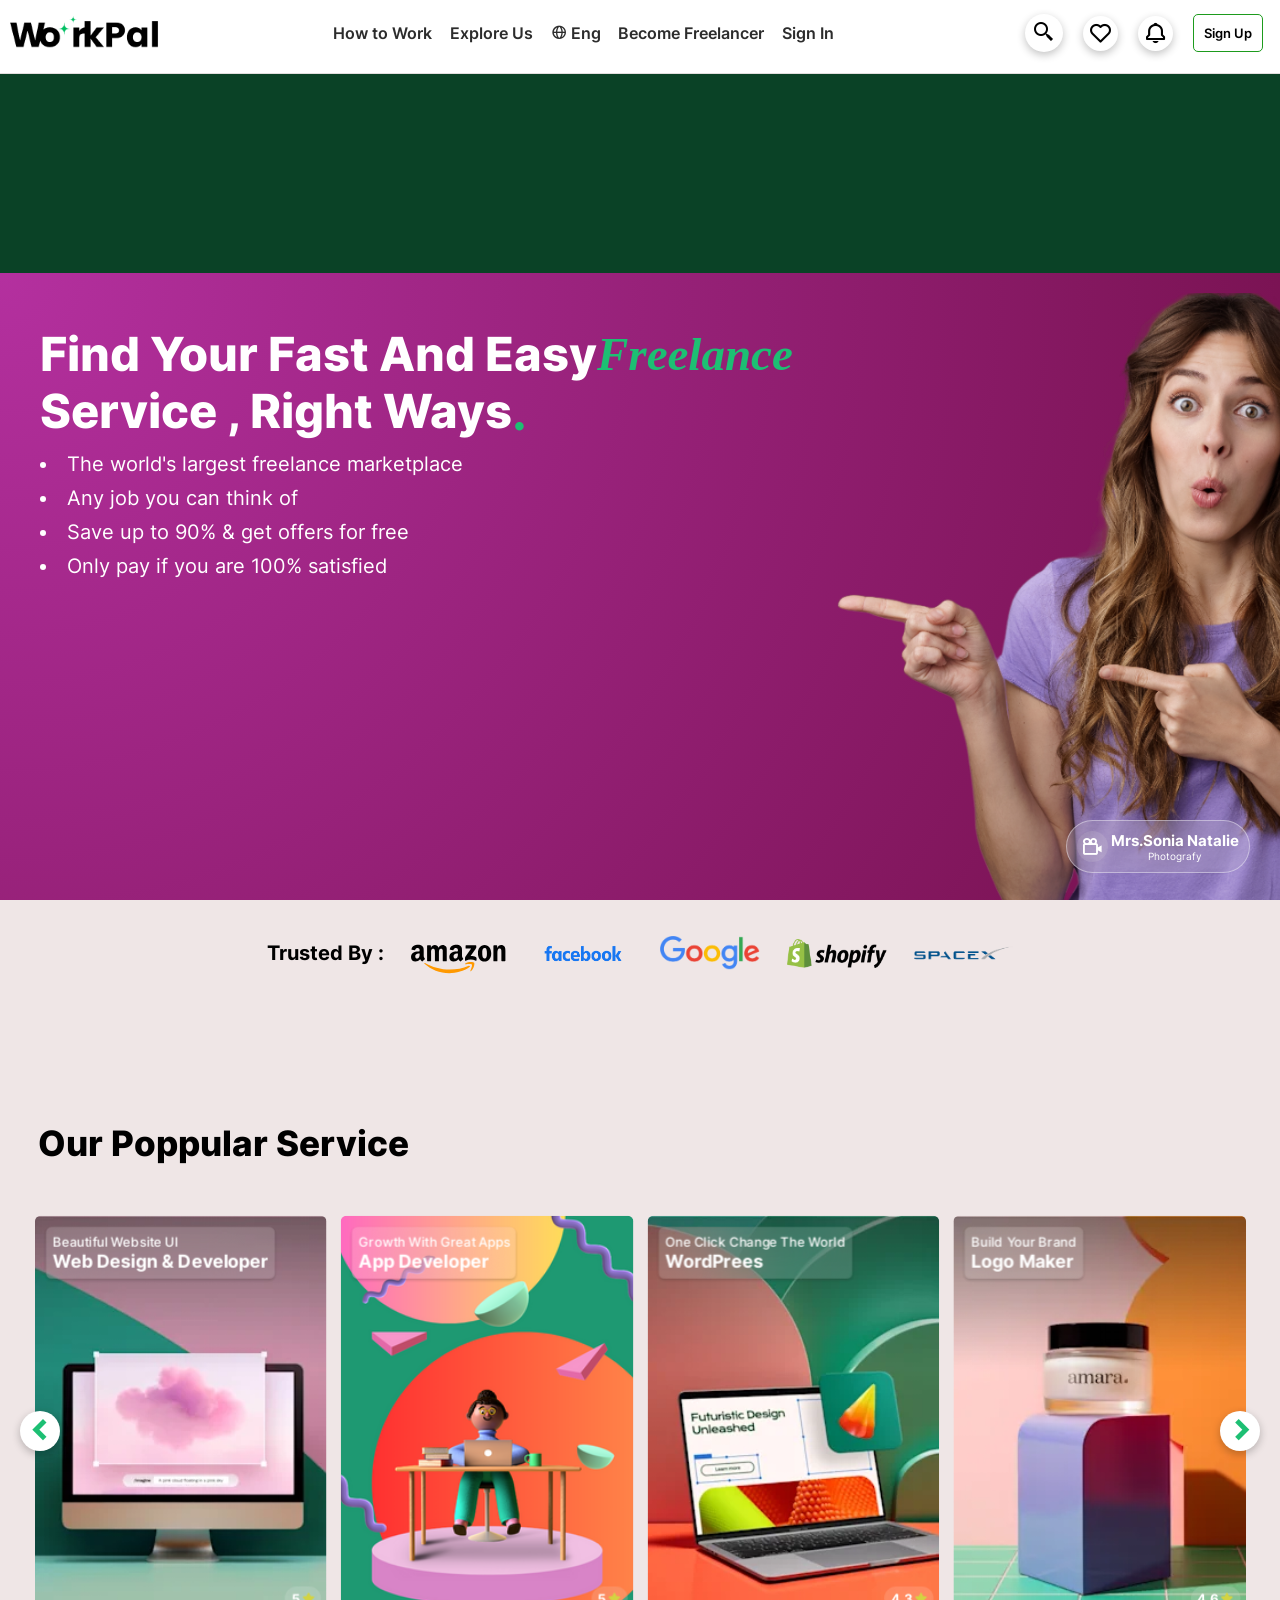
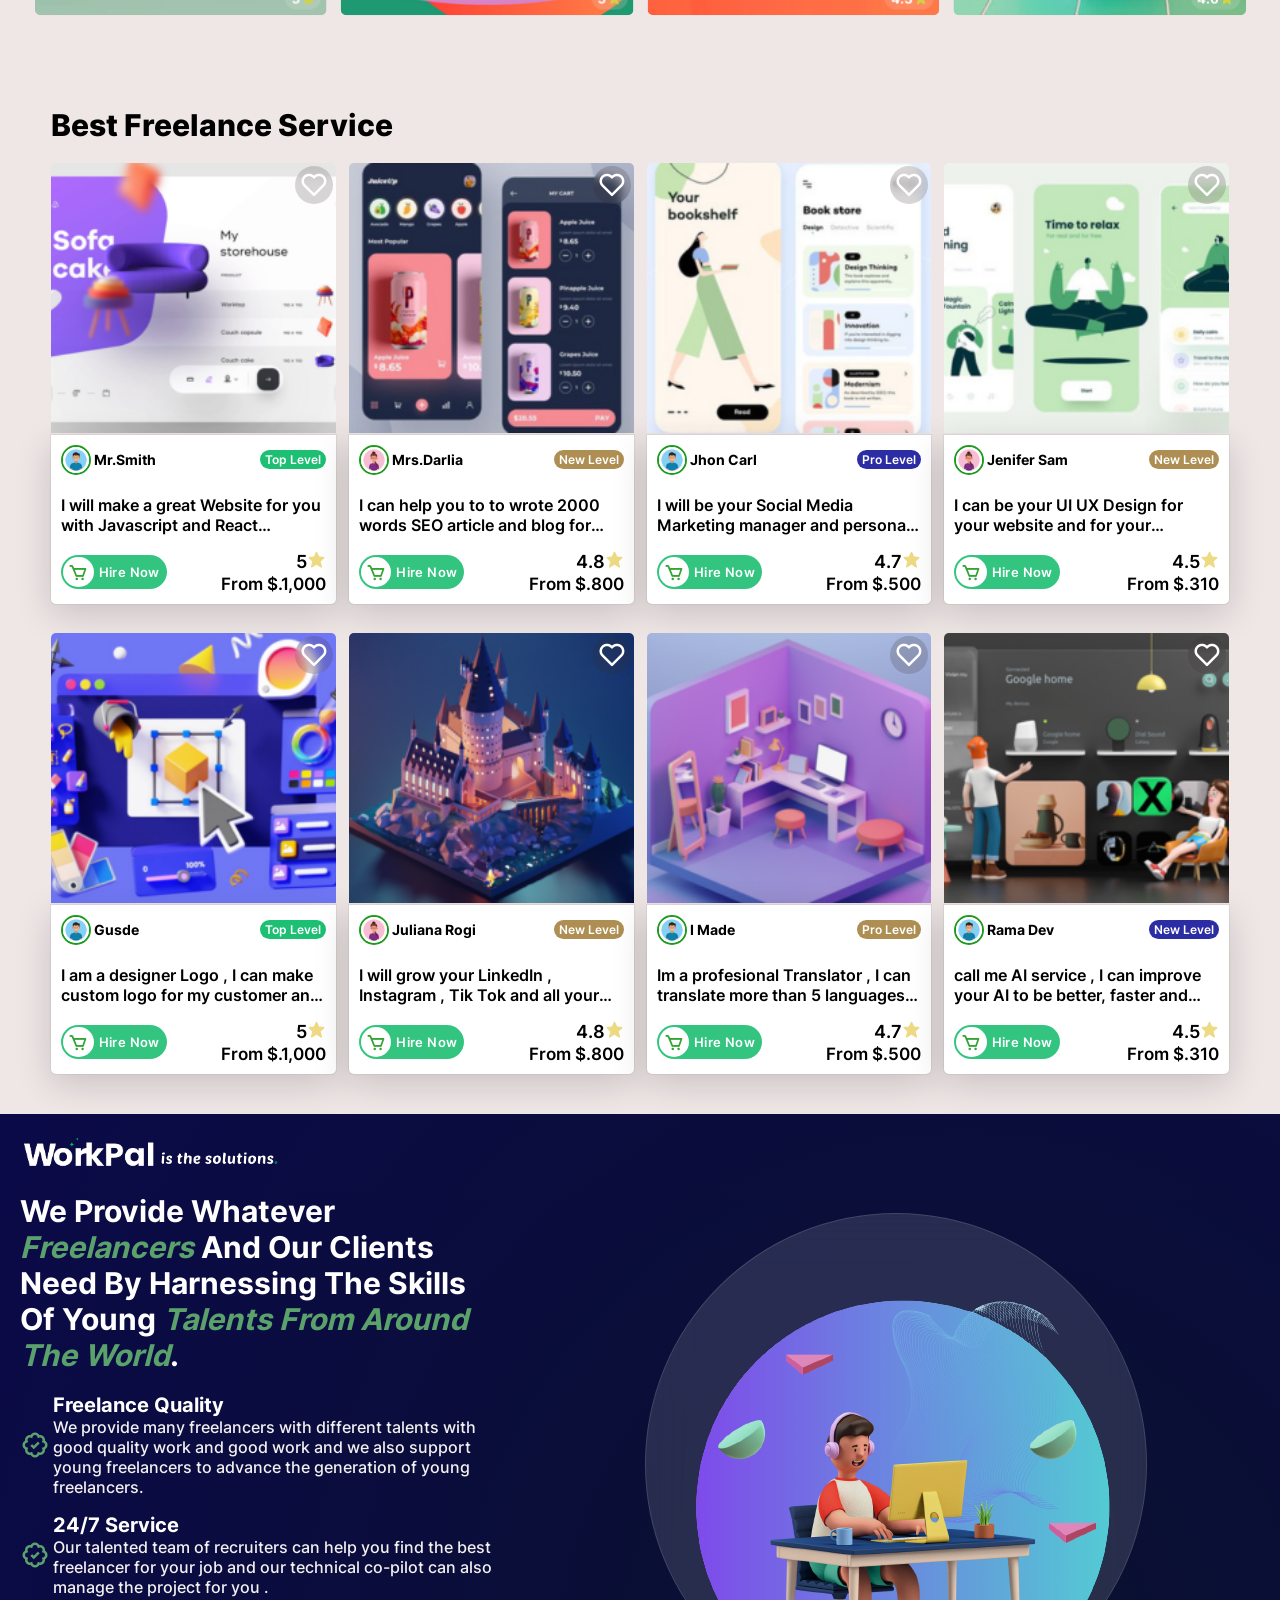
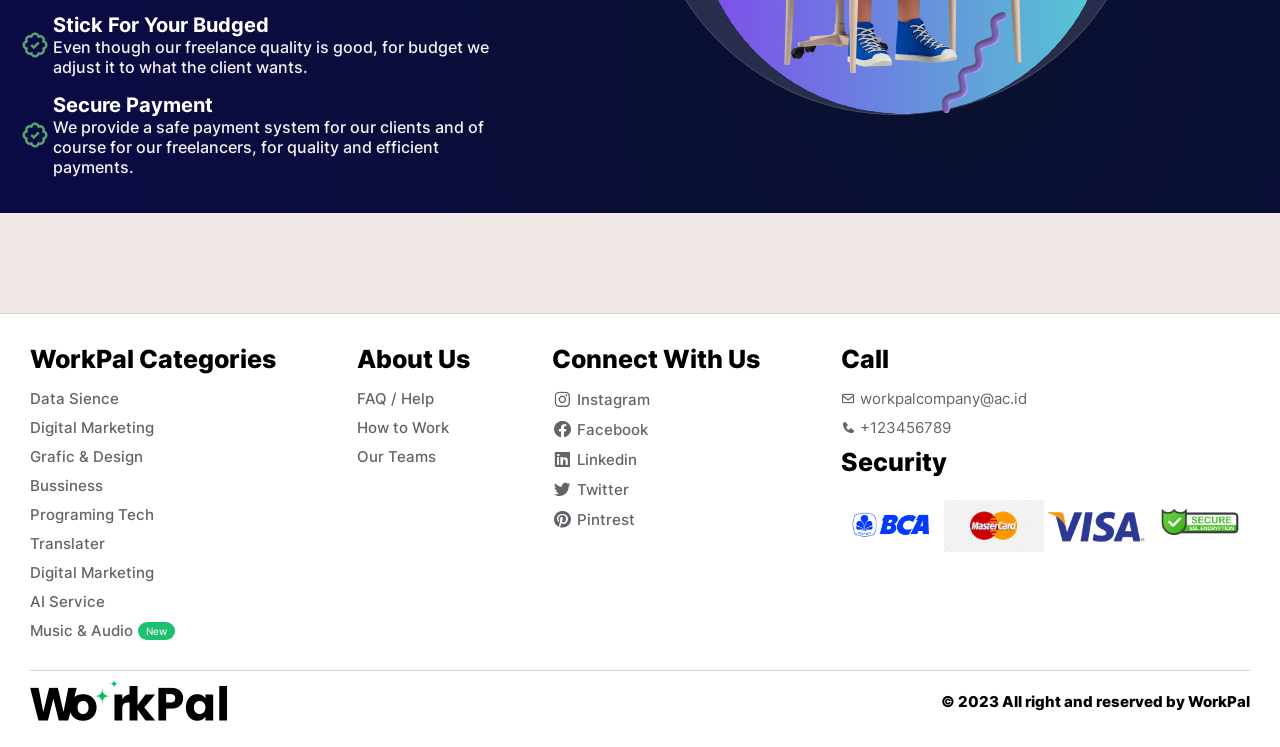
==== commit e581e223: "New category page on board Slider" ====
--- a/index.html
+++ b/index.html
@@ -67,8 +67,8 @@
                     <a href="page/wishlist.html"><i class='bx bx-heart'></i></a>
                 </div>
 
-                <div class="cart">
-                    <a href=""><i class='bx bx-cart'></i></a>
+                <div class="cart" id="notification">
+                    <i class='bx bx-bell' ></i>
                 </div>
 
 
@@ -80,6 +80,73 @@
                 <li class="nav-link">
                     <button class="btn-sign-up"><a href="page/login.html">Sign Up</a></button>
                 </li>
+            </div>
+        </div>
+
+        <div class="notification-show">
+            <div class="notification-header">
+                <div class="left">
+                    <i class='bx bx-bell'></i>
+                </div>
+                <h5>Notitication (3)</h5>
+                <div class="close" id="notif-close">
+                    <i class='bx bx-x'></i>
+                </div>
+            </div>
+            <div class="notification-body">
+                <div class="notif-content">
+                    <div class="left-notif">
+                        <img src="../../resource/image/bg-section/payment-success.jpg" alt="">
+                        <div class="text-info">
+                            <h4>Workpal Payment Success</h4>
+                            <p>your payment form mr.Smith was done and now the work is being done</p>
+                        </div>
+                    </div>
+                    <div class="right-notif">
+                        <button class="btn-delete"><i class='bx bx-trash'></i></button>
+                        <div class="time">
+                            23 Agust 2023 , 17.00pm
+                        </div>
+                    </div>
+                </div>
+
+                <div class="notif-content">
+                    <div class="left-notif">
+                        <img src="../../resource/image/bg-section/notif.jpg" alt="">
+                        <div class="text-info">
+                            <h4>Checkout your Wishlist</h4>
+                            <p>hire your freelance to work your task and job</p>
+                        </div>
+                    </div>
+                    <div class="right-notif">
+                        <button class="btn-delete"><i class='bx bx-trash'></i></button>
+                        <div class="time">
+                            24 september 2023 , 1.00pm
+                        </div>
+                    </div>
+                </div>
+
+                <div class="notif-content">
+                    <div class="left-notif">
+                        <img src="../../resource/image/bg-section/notif1 (2).jpg" alt="">
+                        <div class="text-info">
+                            <h4>Become a freelance ?</h4>
+                            <p>Try to join us for easly have job and work and got client arround the country</p>
+                        </div>
+                    </div>
+                    <div class="right-notif">
+                        <button class="btn-delete"><i class='bx bx-trash'></i></button>
+                        <div class="time">
+                            30 october 2023 , 16.00pm
+                        </div>
+                    </div>
+                </div>
+            </div>
+            <div class="footer-notif" >
+                <div class="setting">
+                    <i class='bx bx-volume-full' id="footer-notif"></i>
+                    <p id="sound-text">Sound</p>
+                </div>
             </div>
         </div>
 
@@ -334,7 +401,7 @@
                             I will make a great Website for you with Javascript and React Framework , with full code.
                         </a>
                         <div class="footer-card">
-                            <button type="button" class="btn-checkout"><i class='bx bx-cart'></i>Buy Now</button>
+                            <button type="button" class="btn-checkout"><i class='bx bx-cart'></i>Hire Now</button>
                             <span class="price">
                                 <div class="rating">
                                     5<i class='bx bxs-star'></i>
@@ -366,7 +433,7 @@
                             I can help you to to wrote 2000 words SEO article and blog for your post.
                         </a>
                         <div class="footer-card">
-                            <button type="button" class="btn-checkout"><i class='bx bx-cart'></i>Buy Now</button>
+                            <button type="button" class="btn-checkout"><i class='bx bx-cart'></i>Hire Now</button>
                             <span class="price">
                                 <div class="rating">
                                     4.8<i class='bx bxs-star'></i>
@@ -399,7 +466,7 @@
                             I will be your Social Media Marketing manager and personal assistant.
                         </a>
                         <div class="footer-card">
-                            <button type="button" class="btn-checkout"><i class='bx bx-cart'></i> Buy Now</button>
+                            <button type="button" class="btn-checkout"><i class='bx bx-cart'></i> Hire Now</button>
                             <span class="price">
                                 <div class="rating">
                                     4.7<i class='bx bxs-star'></i>
@@ -432,7 +499,7 @@
                             I can be your UI UX Design for your website and for your Application.
                         </a>
                         <div class="footer-card">
-                            <button type="button" class="btn-checkout"><i class='bx bx-cart'></i> Buy Now</button>
+                            <button type="button" class="btn-checkout"><i class='bx bx-cart'></i> Hire Now</button>
                             <span class="price">
                                 <div class="rating">
                                     4.5<i class='bx bxs-star'></i>
@@ -469,7 +536,7 @@
                             I am a designer Logo , I can make custom logo for my customer and very special design
                         </a>
                         <div class="footer-card">
-                            <button type="button" class="btn-checkout"><i class='bx bx-cart'></i>Buy Now</button>
+                            <button type="button" class="btn-checkout"><i class='bx bx-cart'></i>Hire Now</button>
                             <span class="price">
                                 <div class="rating">
                                     5<i class='bx bxs-star'></i>
@@ -502,7 +569,7 @@
                             I will grow your LinkedIn , Instagram , Tik Tok and all your social media
                         </a>
                         <div class="footer-card">
-                            <button type="button" class="btn-checkout"><i class='bx bx-cart'></i>Buy Now</button>
+                            <button type="button" class="btn-checkout"><i class='bx bx-cart'></i>Hire Now</button>
                             <span class="price">
                                 <div class="rating">
                                     4.8<i class='bx bxs-star'></i>
@@ -536,7 +603,7 @@
                             Im a profesional Translator , I can translate more than 5 languages in the world.
                         </a>
                         <div class="footer-card">
-                            <button type="button" class="btn-checkout"><i class='bx bx-cart'></i> Buy Now</button>
+                            <button type="button" class="btn-checkout"><i class='bx bx-cart'></i> Hire Now</button>
                             <span class="price">
                                 <div class="rating">
                                     4.7<i class='bx bxs-star'></i>
@@ -571,7 +638,7 @@
 
                         </a>
                         <div class="footer-card">
-                            <button type="button" class="btn-checkout"><i class='bx bx-cart'></i> Buy Now</button>
+                            <button type="button" class="btn-checkout"><i class='bx bx-cart'></i> Hire Now</button>
                             <span class="price">
                                 <div class="rating">
                                     4.5<i class='bx bxs-star'></i>
--- a/style/core.css
+++ b/style/core.css
@@ -303,6 +303,209 @@
     position: relative;
 }
 
+
+
+/* Notification */
+.notification-show{
+    display: none;
+    transform: scale(0);
+}
+.notification-show.showing{
+    display: block;
+    position: absolute;
+    max-width: 100%;
+    width: 30%;
+    margin-top: -1rem;
+    background-color: var(--bg-box);
+    right: 11rem;
+    max-height: 100vh;
+    box-shadow: var(--box-shadow);
+    border-radius: 5px;
+    transform: scale(1);
+    z-index: 90;
+    transition: all ease-in-out .5s;
+
+}
+
+.notification-show .notification-header{
+    display: flex;
+    position: relative;
+    flex-direction: row;
+    flex-wrap: nowrap;
+    justify-content: space-between;
+    align-items: center;
+    width: 100%;
+    border-bottom: 1px solid #e5e0e0;
+    padding: .2rem 2rem .2rem 2rem;
+}
+.notification-show .notification-header .left{
+    display: flex;
+    left: 0;
+    align-items: center;
+    justify-content: center;
+    position: relative;
+}
+
+.notification-show .notification-header h5{
+    font-size: 1.7rem;
+    font-weight: 700;
+}
+
+.notification-show .notification-header .left i{
+    font-size: 2.5rem;
+    color: var(--text-black);
+}
+
+.notification-show .notification-header .close{
+    display: flex;
+    position: relative;
+    align-items: center;
+    right:0;
+}
+
+.notification-show .notification-header .close i{
+    font-size: 2.5rem;
+    color: var(--text-black);
+    cursor: pointer;
+}
+
+.notification-show .footer-notif{
+    display: flex;
+    width: 100%;
+    position: relative;
+    justify-content: space-between;
+    border-top: 1px solid #f0ecec;
+}
+
+.notification-show .footer-notif .setting{
+    display: flex;
+    flex-direction: row;
+    flex-wrap: nowrap;
+    align-items: center;
+    gap: 5px;
+    justify-content: center;
+    padding: 1rem;
+}
+
+.notification-show .footer-notif .setting i{
+    font-size: 2rem;
+    color: var(--text-black);
+    cursor: pointer;
+}
+
+.notification-show .footer-notif .setting p{
+    font-size: 1.5rem;
+    color: var(--text-black);
+    font-weight: 500;
+}
+
+
+
+
+
+.notification-show .notification-body{
+    position: relative;
+    max-width: 100%;
+    overflow-y: auto;
+    overflow: hidden;
+    max-height: 100vh;
+}
+.notification-show .notification-body .notif-content{
+    position: relative;
+    display: flex;
+    flex-direction: row;
+    flex-wrap: nowrap;
+    align-items: center;
+    gap: 5px;
+    justify-content: space-between;
+    padding: 1rem .2rem 1rem .2rem;
+    margin-top: 1rem;
+    margin-bottom: 1rem;
+    width: 100%;
+    border-bottom: 1px solid hsl(0, 20%, 94%);
+    transition: all ease .6s;
+    cursor: pointer;
+}
+
+.notification-show .notification-body .notif-content:hover{
+    background-color: var(--bg-default);
+}
+
+.notification-show .notification-body .notif-content .left-notif{
+    display: flex;
+    flex-direction: row;
+    flex-wrap: nowrap;
+    gap: 5px;
+    align-items: center;
+    width: 70%;
+}
+.notification-show .notification-body .notif-content .left-notif img{
+    max-width: 6rem;
+    border-radius: 999px;
+    cursor: pointer;
+}
+
+.notification-show .notification-body .notif-content .left-notif .text-info{
+    display: block;
+}
+
+.notification-show .notification-body .notif-content .left-notif .text-info h4{
+    font-size: 1.4rem;
+    color: var(--text-black);
+    font-weight: 700;
+    margin-bottom: .5rem;
+}
+.notification-show .notification-body .notif-content .left-notif .text-info p{
+    font-size: 1.2rem;
+    font-weight: 500;
+}
+
+.notification-show .notification-body .notif-content .right-notif{
+    display: flex;
+    flex-direction: column;
+    position: relative;
+    justify-content: space-around;
+    align-items: flex-end;
+    width: 30%;
+    padding-right: .5rem;
+}
+
+.notification-show .notification-body .notif-content .right-notif .btn-delete{
+    outline: none;
+    border: none;
+    padding: .3rem;
+    font-size: 1.4rem;
+    background-color: var(--bg-semi-red);
+    color: var(--text-semi-gray);
+    font-weight: 600;
+    justify-content: right;
+    right: 0;
+    border-radius: 5px;
+    cursor: pointer;
+    margin-bottom: .4rem;
+}
+
+.notification-show .notification-body .notif-content .right-notif .time{
+    position: relative;
+    display: flex;
+    flex-direction: row;
+    flex-wrap: nowrap;
+    gap: 2px;
+    color: var(--text-black);
+    font-weight: 600;
+    align-items: flex-end;
+    text-align: end;
+}
+
+
+
+
+
+
+
+
+
+
 .workpal-nav ul {
     list-style: none;
     display: flex;
@@ -368,8 +571,8 @@
     display: flex;
     position: relative;
     align-items: center;
-
-}
+    cursor: pointer;
+}   
 
 .header-wrapper .cart a {
     text-decoration: none;
@@ -2433,14 +2636,202 @@
     font-size: 1.5rem;
     cursor: pointer;
 }
-
-
-
-
-
-
-
-
 /* End Wishlist */
 
+
+
+
+/* Category */
+.category-banner{
+    width: 100%;
+    position: relative;
+}
+
+.category-banner-content {
+    width: 100%;
+    max-height: 100vh;
+    display: flex;
+    flex-direction: column;
+    overflow: hidden;
+    margin-top: 8rem;
+    padding: 0rem 3.5rem 0rem 3.5rem;
+}
+
+.category-banner-content img {
+    align-items: center;
+    object-fit: cover;
+    object-position: center;
+    width: 100%;
+    max-height: 100vh;
+    border-radius: 6px;
+    opacity: 1.1;
+    transition: all ease .7s;
+    cursor: pointer;
+}
+
+.category-banner-content .text {
+    max-width: 100%;
+    width: 100%;
+    display: flex;
+    flex-direction: column;
+    position: absolute;
+    justify-content: center;
+    align-items: center;
+    top: 15%;
+}
+
+.category-banner-content .text h3 {
+    color: var(--text-white);
+    font-weight: 700;
+    font-size: 3.5rem;
+    text-transform: capitalize;
+    margin-bottom: 1rem;
+}
+
+.category-banner-content .text p {
+    color: var(--text-white);
+    font-weight: 600;
+    font-size: 1.7rem;
+    margin-bottom: 1rem;
+}
+
+
+.category-slide-most-popular{
+    display: flex;
+    flex-direction: column;
+    width: 100%;
+    padding: 2rem 3%;
+    margin-top: 4rem;
+    overflow: hidden;
+    position: relative;
+}
+.category-slide-most-popular .title{
+    font-size: 2.8rem;
+    font-weight: 700;
+    color: var(--text-black);
+}
+
+.category-slide-most-popular .slider-wrapper{
+    width: 100%;
+    display: flex;
+    flex-direction: row;
+    flex-wrap: nowrap;
+    gap: 10px;
+    overflow: auto;
+    overflow-x: scroll;
+    -ms-overflow-style: none;
+    scrollbar-width: none;
+    -webkit-overflow-scrolling: touch;
+    scroll-behavior: smooth;
+    position: relative;
+    white-space: nowrap;
+    margin-top: 1.5rem;
+    align-items: center;
+    justify-content: space-between;
+    transition: all ease .7s;
+}
+
+.category-slide-most-popular .slider-wrapper::-webkit-scrollbar{
+    width: 2rem;
+}
+
+.category-slide-most-popular .slider-wrapper::-webkit-slider-thumb{
+    border: 2px solid var(--text-black);
+    border-radius: 2px;
+}
+
+
+.category-slide-most-popular .slider-wrapper .slider-content{
+    width: calc(45% / 2); 
+    flex-shrink: 0; 
+    display: flex;
+    flex-direction: row;
+    flex-wrap: nowrap;
+    gap: 5px;
+    position: relative;
+    align-items: center;
+    background-color: var(--bg-box);
+    box-shadow: var(--box-shadow);
+    padding: .5rem 1rem .5rem .5rem;
+    cursor: pointer;
+    border-radius: 5px;
+    margin-bottom: .3rem;
+    transition: transform 0.6s ease; 
+
+}
+
+.category-slide-most-popular .slider-wrapper .slider-content .img-slide-category{
+    display: flex;
+    background-color: transparent;
+    max-width: 8rem;
+    aspect-ratio: 3/2;
+    object-fit: contain;
+    border-radius: 999px;
+    justify-content: flex-start;
+}
+
+.category-slide-most-popular .slider-wrapper .slider-content span{
+    display: flex;
+    text-wrap: wrap;
+    width: 100%;
+    font-size: 1.5rem;
+    font-weight: 700;
+    color: #232222;
+    transition: all ease .6s;
+
+}
+
+.category-slide-most-popular .slider-wrapper .slider-content span:hover{
+    color: var(--bg-lime-green) !important;
+}
+
+.category-slide-most-popular .slider-wrapper .slider-content i{
+    font-size: 1.7rem;
+    color: var(--text-black);
+}
+
+.category-slide-most-popular .control{
+    display: flex;
+    flex-direction: row;
+    gap: 5px;
+    position: relative;
+    align-items: center;
+    margin-top: 1rem;
+    justify-content: flex-start;
+}
+
+.category-slide-most-popular .control button{
+    display: flex;
+    outline: none;
+    border: none;
+    font-size: 2rem;
+    color: var(--text-black);
+    cursor: pointer;
+    background-color: var(--bg-box);
+    box-shadow: var(--box-shadow);
+    border-radius: 999px;
+    padding: .5rem;
+    transition: all ease .4s;
+    align-items: center;
+    justify-content: center;
+}
+
+.category-slide-most-popular .control #left:disabled{
+    cursor: not-allowed;
+    opacity: .5;
+}
+
+.category-slide-most-popular .control #right:disabled{
+    cursor: not-allowed;
+    opacity: .5;
+}
+
+
+.category-slide-most-popular .control button:hover{
+    background-color:#eae5e5;
+}
+
+
+
+
 /* End HoME menu*/
--- a/style/mobile.css
+++ b/style/mobile.css
@@ -197,6 +197,24 @@
         grid-template-columns: repeat(3, 1fr);
         grid-column-gap: 8px;
         grid-row-gap: 9px;
+    }
+
+    /* Notification */
+    .notification-show.showing{
+        display: block;
+        position: absolute;
+        max-width: 100%;
+        width: 40%;
+        margin-top: -1rem;
+        background-color: var(--bg-box);
+        right: 11rem;
+        max-height: 100vh;
+        box-shadow: var(--box-shadow);
+        border-radius: 5px;
+        transform: scale(1);
+        z-index: 90;
+        transition: all ease-in-out .5s;
+    
     }
 
 }
@@ -563,6 +581,24 @@
         grid-row-gap: 9px;
     }
 
+    /* Notification */
+    .notification-show.showing{
+        display: block;
+        position: absolute;
+        max-width: 100%;
+        width: 50%;
+        margin-top: -1rem;
+        background-color: var(--bg-box);
+        right: 14rem;
+        max-height: 100vh;
+        box-shadow: var(--box-shadow);
+        border-radius: 5px;
+        transform: scale(1);
+        z-index: 90;
+        transition: all ease-in-out .5s;
+    
+    }
+
 }
 
 
@@ -871,5 +907,40 @@
         width: 100%;
     }
 
+    /* Notification */
+    .notification-show.showing{
+        display: block;
+        position: absolute;
+        max-width: 100%;
+        width: 60%;
+        margin-top: -1rem;
+        background-color: var(--bg-box);
+        right: 14rem;
+        max-height: 100vh;
+        box-shadow: var(--box-shadow);
+        border-radius: 5px;
+        transform: scale(1);
+        z-index: 90;
+        transition: all ease-in-out .5s;
+    
+    }
+
+    .notification-show .notification-body .notif-content .left-notif img{
+        max-width: 6rem;
+    }
+
+    /* Category Popular */
+    .category-slide-most-popular .slider-wrapper {
+        display: grid;
+        grid-template-columns: repeat(5, 1fr);
+        grid-template-rows: repeat(5, 1fr);
+        grid-column-gap: 5px;
+        grid-row-gap: 5px;
+    }
+
+    .category-slide-most-popular .slider-wrapper .slider-content{
+        width: 100%; 
+    }
+    
 
 }
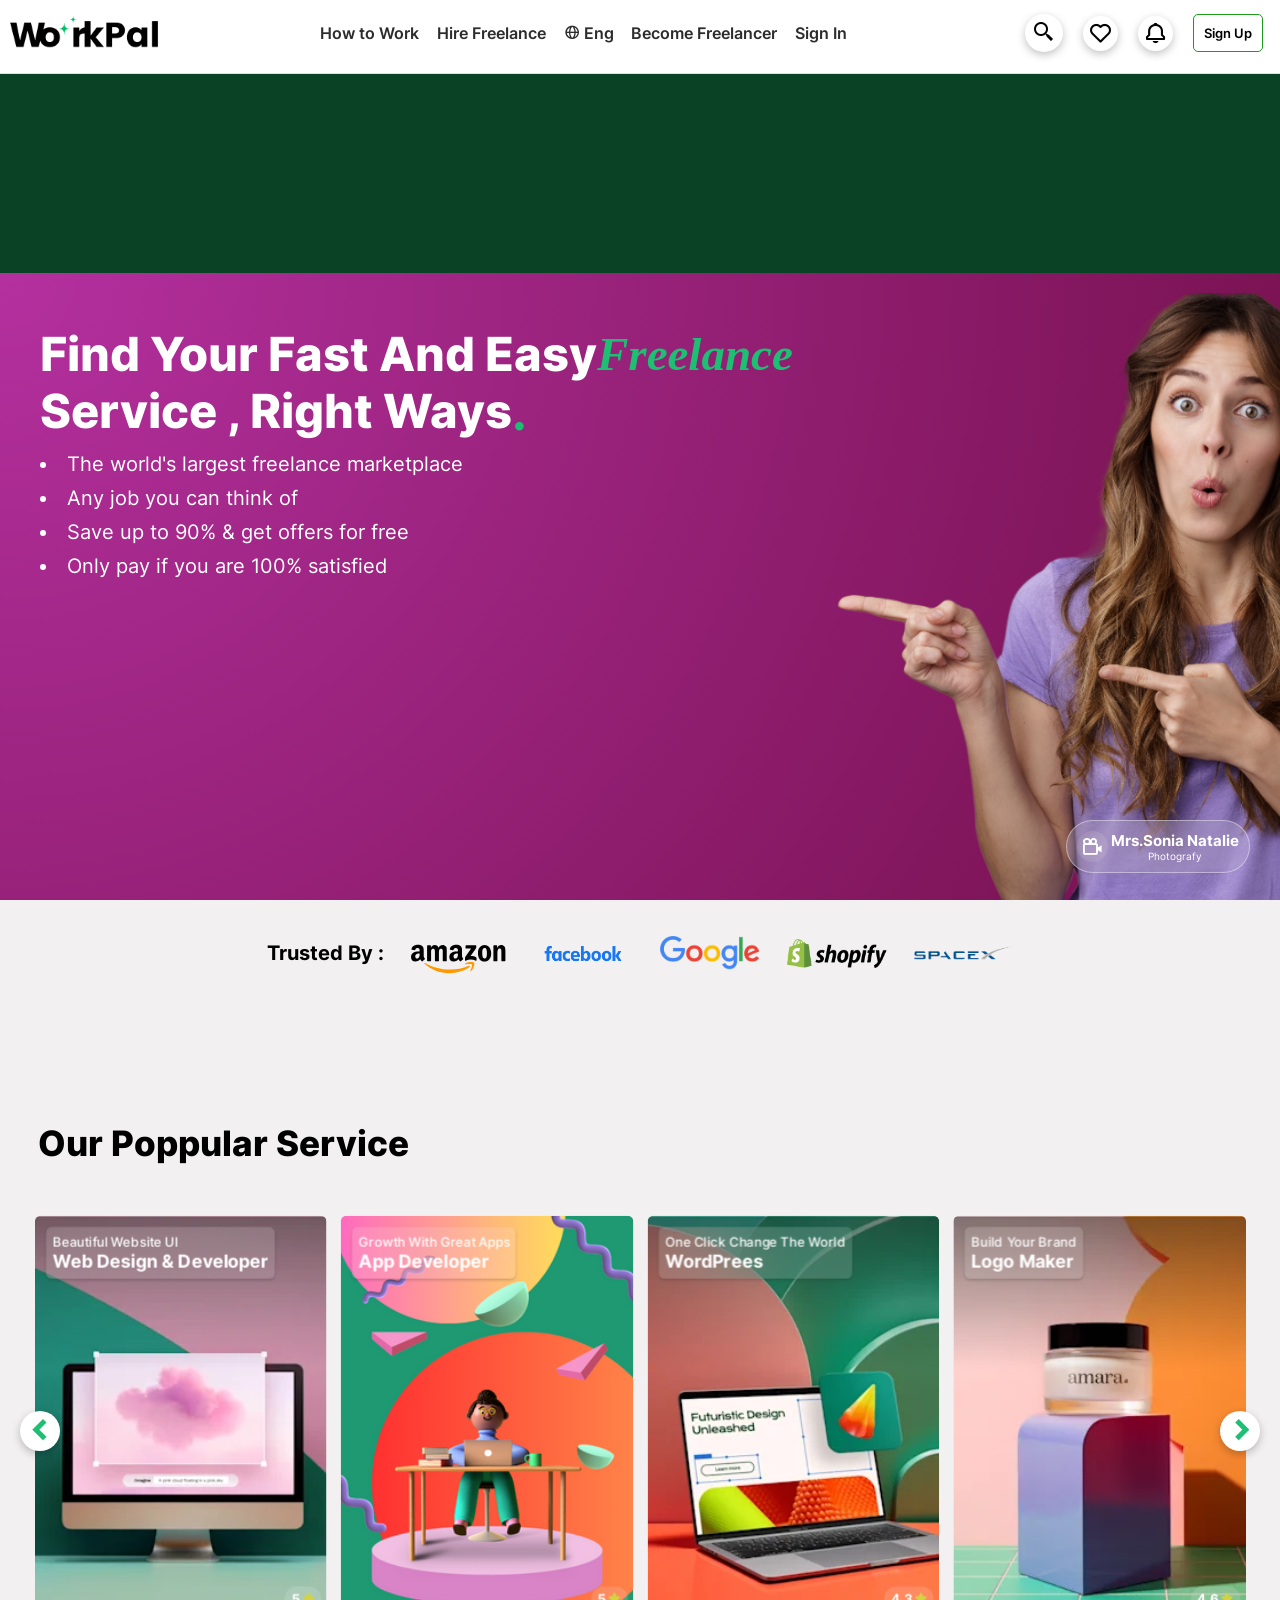
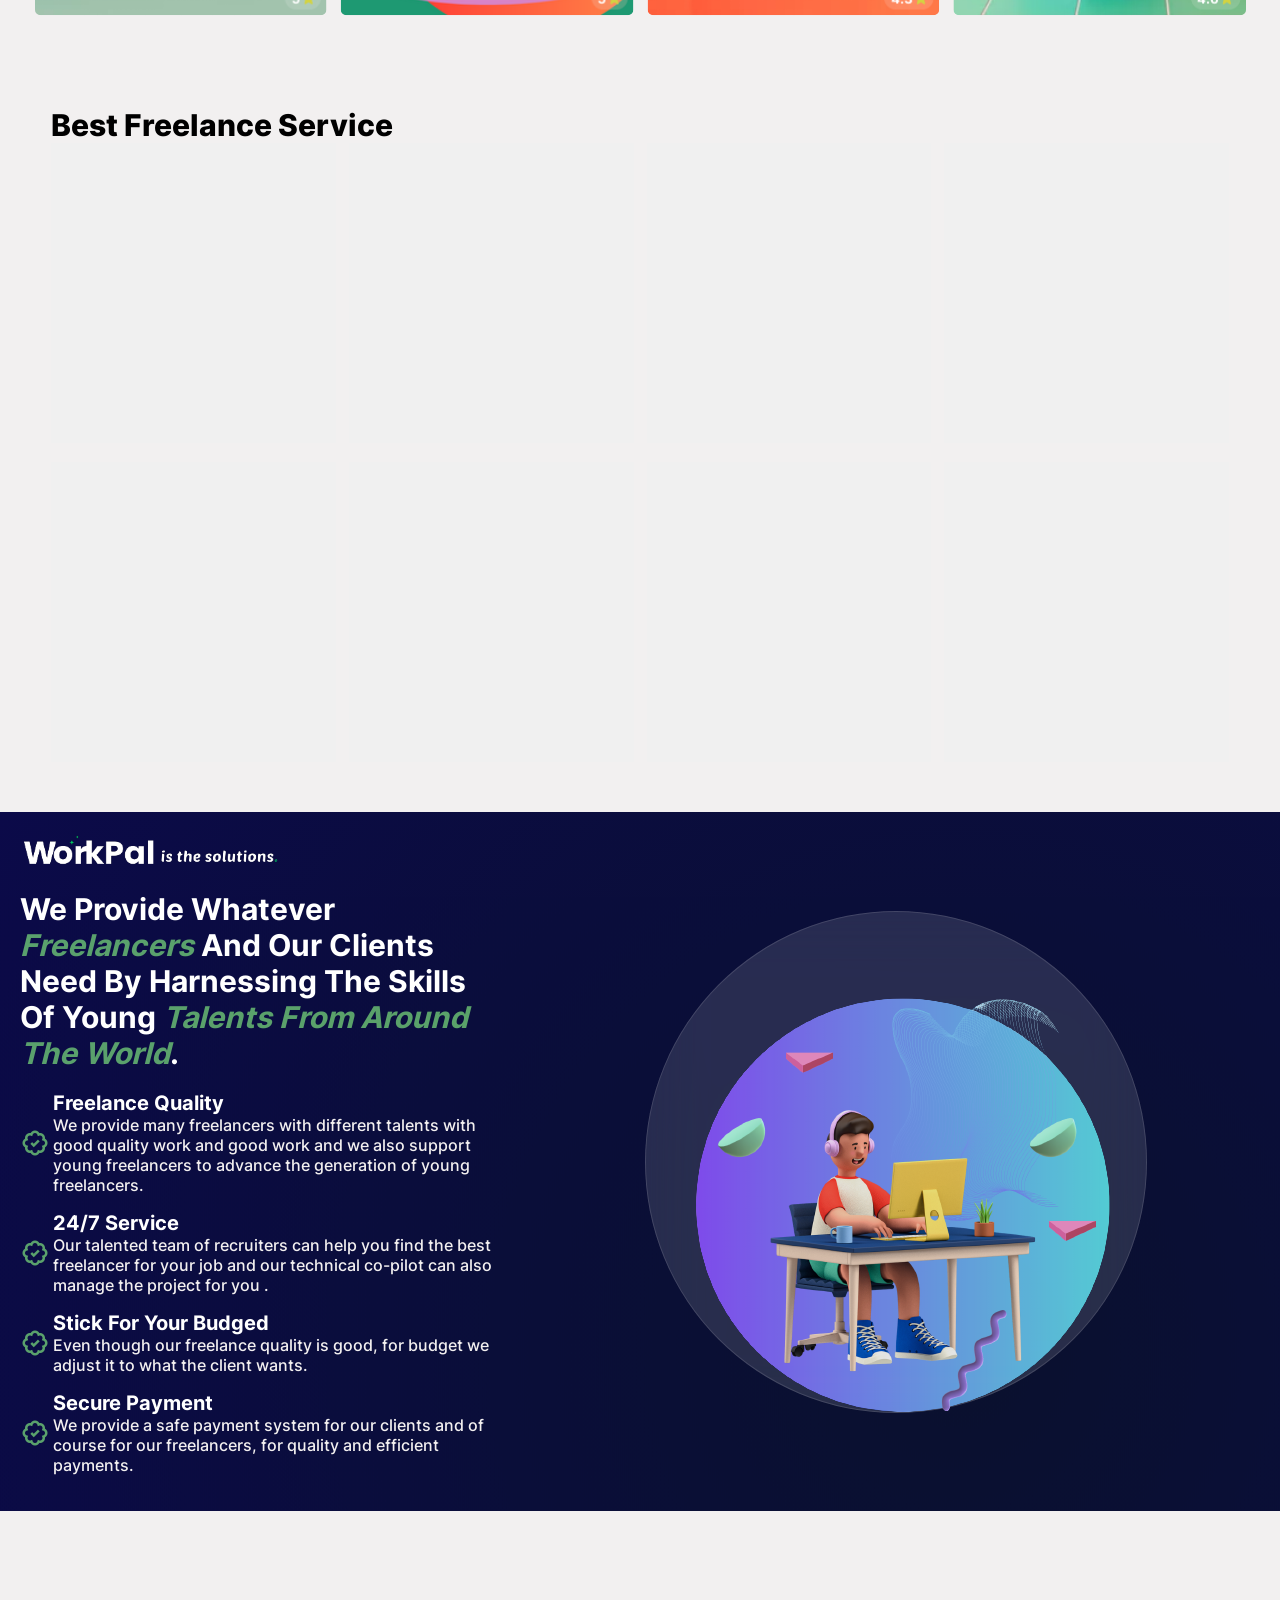
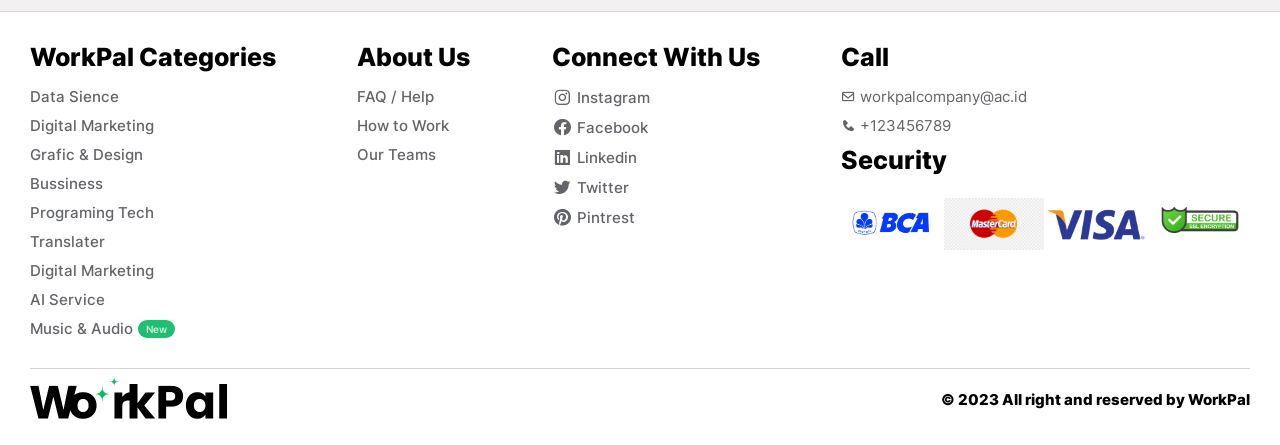
==== commit 8c4a8aa5: "new:service page" ====
--- a/index.html
+++ b/index.html
@@ -38,7 +38,7 @@
                         <a href="page/about.html" class="text-link">How to Work</a>
                     </li>
                     <li class="nav-link">
-                        <a href="page/about.html" class="text-link">Explore Us</a>
+                        <a href="page/service-page.html" class="text-link">Hire Freelance</a>
                     </li>
 
                     <li class="nav-link">
@@ -159,37 +159,37 @@
                 </div>
                 <ul>
                     <li class="nav-link">
-                        <a href="">Digital Marketing</a>
-                    </li>
-                    <li class="nav-link">
-                        <a href="">Grafic & Design</a>
-                    </li>
-                    <li class="nav-link">
-                        <a href="">Data Sience</a>
-                    </li>
-                    <li class="nav-link">
-                        <a href="">Programing & Tech</a>
-                    </li>
-                    <li class="nav-link">
-                        <a href="">Business</a>
-                    </li>
-                    <li class="nav-link">
-                        <a href="">Animation</a>
-                    </li>
-                    <li class="nav-link">
-                        <a href="">Writer & Translater</a>
-                    </li>
-                    <li class="nav-link">
-                        <a href="">Music & Audio</a>
-                    </li>
-                    <li class="nav-link">
-                        <a href="">AI Service</a>
-                    </li>
-                    <li class="nav-link">
-                        <a href="">Artis Voice</a>
-                    </li>
-                    <li class="nav-link">
-                        <a href="">Logo Maker</a>
+                        <a href="page/category/category.html">Digital Marketing</a>
+                    </li>
+                    <li class="nav-link">
+                        <a href="page/category/category.html">Grafic & Design</a>
+                    </li>
+                    <li class="nav-link">
+                        <a href="page/category/category.html">Data Sience</a>
+                    </li>
+                    <li class="nav-link">
+                        <a href="page/category/category.html">Programing & Tech</a>
+                    </li>
+                    <li class="nav-link">
+                        <a href="page/category/category.html">Business</a>
+                    </li>
+                    <li class="nav-link">
+                        <a href="page/category/category.html">Animation</a>
+                    </li>
+                    <li class="nav-link">
+                        <a href="page/category/category.html">Writer & Translater</a>
+                    </li>
+                    <li class="nav-link">
+                        <a href="page/category/category.html">Music & Audio</a>
+                    </li>
+                    <li class="nav-link">
+                        <a href="page/category/category.html">AI Service</a>
+                    </li>
+                    <li class="nav-link">
+                        <a href="page/category/category.html">Artis Voice</a>
+                    </li>
+                    <li class="nav-link">
+                        <a href="page/category/category.html">Logo Maker</a>
                     </li>
 
                 </ul>
@@ -379,14 +379,14 @@
         <div class="main-conteiner">
             <h2 class="product-title">Best Freelance Service</h2>
 
-            <div class="product-wrapper">
+            <div class="product-wrapper" id="productWrapper">
                 <div class="product-content">
                     <div class="img-poster">
                         <div class="whistlist-icon">
                             <i class='bx bx-heart'></i>
                         </div>
 
-                        <a href="page/details/datail-service.html"><img src="resource/image/Workpal-freelanceImg/1.png" alt="FrontEnd Freelance" class="slide-img"></a>
+                        <a href="page/details/detail-service.html"><img src="resource/image/Workpal-freelanceImg/1.png" alt="FrontEnd Freelance" class="slide-img"></a>
 
                     </div>
                     <div class="product-card">
@@ -397,7 +397,7 @@
                             </span>
                             <p class="level-top">top Level</p>
                         </div>
-                        <a href="page/details/datail-service.html" class="text-box">
+                        <a href="page/details/detail-service.html" class="text-box">
                             I will make a great Website for you with Javascript and React Framework , with full code.
                         </a>
                         <div class="footer-card">
@@ -419,7 +419,7 @@
                         <div class="whistlist-icon">
                             <i class='bx bx-heart'></i>
                         </div>
-                        <a href="page/details/datail-service.html"><img src="resource/image/Workpal-freelanceImg/4.png" alt="Website Freelance" class="slide-img"></a>
+                        <a href="page/details/detail-service.html"><img src="resource/image/Workpal-freelanceImg/4.png" alt="Website Freelance" class="slide-img"></a>
                     </div>
                     <div class="product-card">
                         <div class="title">
@@ -429,7 +429,7 @@
                             </span>
                             <p class="level-new">New Level</p>
                         </div>
-                        <a href="page/details/datail-service.html" class="text-box">
+                        <a href="page/details/detail-service.html" class="text-box">
                             I can help you to to wrote 2000 words SEO article and blog for your post.
                         </a>
                         <div class="footer-card">
@@ -451,7 +451,7 @@
                         <div class="whistlist-icon">
                             <i class='bx bx-heart'></i>
                         </div>
-                        <a href="page/details/datail-service.html"><img src="resource/image/Workpal-freelanceImg/2.png" alt="FrontEnd Freelance" class="slide-img"></a>
+                        <a href="page/details/detail-service.html"><img src="resource/image/Workpal-freelanceImg/2.png" alt="FrontEnd Freelance" class="slide-img"></a>
 
                     </div>
                     <div class="product-card">
@@ -462,7 +462,7 @@
                             </span>
                             <p class="level-pro">Pro Level</p>
                         </div>
-                        <a href="page/details/datail-service.html" class="text-box">
+                        <a href="page/details/detail-service.html" class="text-box">
                             I will be your Social Media Marketing manager and personal assistant.
                         </a>
                         <div class="footer-card">
@@ -484,7 +484,7 @@
                         <div class="whistlist-icon">
                             <i class='bx bx-heart'></i>
                         </div>
-                        <a href="page/details/datail-service.html"><img src="resource/image/Workpal-freelanceImg/3.png" alt="FrontEnd Freelance" class="slide-img"></a>
+                        <a href="page/details/detail-service.html"><img src="resource/image/Workpal-freelanceImg/3.png" alt="FrontEnd Freelance" class="slide-img"></a>
 
                     </div>
                     <div class="product-card">
@@ -495,7 +495,7 @@
                             </span>
                             <p class="level-new">New Level</p>
                         </div>
-                        <a href="page/details/datail-service.html" class="text-box">
+                        <a href="page/details/detail-service.html" class="text-box">
                             I can be your UI UX Design for your website and for your Application.
                         </a>
                         <div class="footer-card">
@@ -520,7 +520,7 @@
                         <div class="whistlist-icon">
                             <i class='bx bx-heart'></i>
                         </div>
-                        <a href="page/details/datail-service.html"><img src="resource/image/Workpal-freelanceImg/design/3.png" alt="FrontEnd Freelance"
+                        <a href="page/details/detail-service.html"><img src="resource/image/Workpal-freelanceImg/design/3.png" alt="FrontEnd Freelance"
                             class="slide-img"></a>
 
                     </div>
@@ -532,7 +532,7 @@
                             </span>
                             <p class="level-top">top Level</p>
                         </div>
-                        <a href="page/details/datail-service.html" class="text-box">
+                        <a href="page/details/detail-service.html" class="text-box">
                             I am a designer Logo , I can make custom logo for my customer and very special design
                         </a>
                         <div class="footer-card">
@@ -554,7 +554,7 @@
                         <div class="whistlist-icon">
                             <i class='bx bx-heart'></i>
                         </div>
-                        <a href="page/details/datail-service.html"><img src="resource/image/Workpal-freelanceImg/design/4.png" alt="Website Freelance"
+                        <a href="page/details/detail-service.html"><img src="resource/image/Workpal-freelanceImg/design/4.png" alt="Website Freelance"
                             class="slide-img"></a>
                     </div>
                     <div class="product-card">
@@ -565,7 +565,7 @@
                             </span>
                             <p class="level-new">New Level</p>
                         </div>
-                        <a href="page/details/datail-service.html" class="text-box">
+                        <a href="page/details/detail-service.html" class="text-box">
                             I will grow your LinkedIn , Instagram , Tik Tok and all your social media
                         </a>
                         <div class="footer-card">
@@ -587,7 +587,7 @@
                         <div class="whistlist-icon">
                             <i class='bx bx-heart'></i>
                         </div>
-                        <a href="page/details/datail-service.html"><img src="resource/image/Workpal-freelanceImg/design/2.png" alt="FrontEnd Freelance"
+                        <a href="page/details/detail-service.html"><img src="resource/image/Workpal-freelanceImg/design/2.png" alt="FrontEnd Freelance"
                             class="slide-img"></a>
 
                     </div>
@@ -599,7 +599,7 @@
                             </span>
                             <p class="level-new">Pro Level</p>
                         </div>
-                        <a href="page/details/datail-service.html" class="text-box">
+                        <a href="page/details/detail-service.html" class="text-box">
                             Im a profesional Translator , I can translate more than 5 languages in the world.
                         </a>
                         <div class="footer-card">
@@ -621,7 +621,7 @@
                         <div class="whistlist-icon">
                             <i class='bx bx-heart'></i>
                         </div>
-                        <a href="page/details/datail-service.html"><img src="resource/image/Workpal-freelanceImg/design/1.png" alt="FrontEnd Freelance"
+                        <a href="page/details/detail-service.html"><img src="resource/image/Workpal-freelanceImg/design/1.png" alt="FrontEnd Freelance"
                             class="slide-img"></a>
 
                     </div>
@@ -633,7 +633,7 @@
                             </span>
                             <p class="level-pro">New Level</p>
                         </div>
-                        <a href="page/details/datail-service.html" class="text-box">
+                        <a href="page/details/detail-service.html" class="text-box">
                             call me AI service , I can improve your AI to be better, faster and smarter so Checkout Now.
 
                         </a>
--- a/style/core.css
+++ b/style/core.css
@@ -5,7 +5,7 @@
 
 
 :root {
-    --bg-light: hsl(0, 0%, 100%);
+    --bg-light: hwb(0 97% 3%);
     --bg-lime-green: #1dbf73;
     --bg-white: white;
     --bg-pink-rose: hsl(350, 74%, 67%);
@@ -63,7 +63,7 @@
 }
 
 body {
-    background-color: var(--bg-light);
+    background-color: hwb(0 94% 5%);
     overflow-x: hidden;
 }
 
@@ -2655,6 +2655,7 @@
     overflow: hidden;
     margin-top: 8rem;
     padding: 0rem 3.5rem 0rem 3.5rem;
+    margin-bottom: 4rem;
 }
 
 .category-banner-content img {
@@ -2701,7 +2702,6 @@
     flex-direction: column;
     width: 100%;
     padding: 2rem 3%;
-    margin-top: 4rem;
     overflow: hidden;
     position: relative;
 }
@@ -2786,7 +2786,7 @@
 }
 
 .category-slide-most-popular .slider-wrapper .slider-content i{
-    font-size: 1.7rem;
+    font-size: 2rem;
     color: var(--text-black);
 }
 
@@ -2832,6 +2832,551 @@
 }
 
 
+.category-page{
+    padding: 2rem 3%;
+    position: relative;
+    width: 100%;
+}
+.category-page .category-content-all{
+    position: relative;
+    display: grid;
+    grid-template-columns: repeat(4,1fr);
+    grid-template-rows: repeat(1,1fr);
+    grid-column-gap: 5px;
+    grid-row-gap: 10px;
+    place-items: center;
+}
+
+.category-page .category-content-all  .category-workpal{
+    position: relative;
+    display: flex;
+    flex-direction: column;
+    width: 100%;
+    border-radius: 5px;
+    padding: 1rem;    
+}
+
+.category-page .category-content-all  .category-workpal .image-hover{
+    position: relative;
+    align-items: center;
+    justify-content: center;
+    cursor: pointer;
+}
+
+.category-page .category-content-all  .category-workpal .image-hover img{
+    object-fit: cover;
+    background-position: center;
+    background-repeat: no-repeat;
+    position: relative;
+}
+
+.category-page .category-content-all  .category-workpal .image-hover img:hover{
+    transform: scale(1.1);
+    transition: all ease .7s;
+}
+
+
+
+.category-page .category-content-all  .category-workpal .image-hover .hover-btn{
+    display: none;
+    width: 100%;
+    height: 100%;
+    display: flex;
+    position: absolute;
+    top: 0%;
+    justify-content: center;
+    align-items: center;
+    background-color: #00000068;
+    backdrop-filter: blur(30px);
+    opacity: 0;
+}
+
+
+.category-page .category-content-all  .category-workpal .image-hover .hover-btn .btn-hovered{
+    position: relative;
+    text-decoration: none;
+    text-align: center;
+    color: var(--bg-white);
+    font-weight: 700;
+    font-size: 1.5rem;
+    border: 2px solid hsl(122, 68%, 45%);
+    padding: 1rem;
+    cursor: pointer;
+    transition: all ease .6;
+    border-radius: 5px;
+    transition: all ease .7s;
+    opacity: 1 !important;
+}
+
+
+.category-page .category-content-all  .category-workpal .image-hover .hover-btn .btn-hovered:hover{
+    background-color: #ffffff27;
+    transition: all ease .7s;
+
+}
+
+.category-workpal .content-desc{
+    background-color: var(--bg-box);
+    padding: 1rem;
+    position: relative;
+}
+
+.category-workpal .content-desc h5{
+    font-size: 2rem;
+    font-weight: 800;
+    margin-bottom: .5rem;
+}
+
+.category-workpal .content-desc span{
+    font-size: 1.7rem;
+    font-weight: 500;
+}
+
+
+.category-acc{
+    padding: 2rem 2%;
+    margin-top: 2rem;
+}
+.category-acc h3{
+    display: block;
+    font-size: 3rem;
+    font-weight: 800;
+    color: var(--text-black);
+    margin-bottom: 1rem;
+}
+
+
+/* Service page and Hire Freelance */
+.hire-freelance{
+    padding: 2rem 3%;
+    margin-top: 8rem;
+    position: relative;
+    width: 100%;
+}
+
+.hire-freelance .sub-link{
+    display: flex;
+    flex-direction: row;
+    width: 100%;
+    position: relative;
+    align-items: center;
+}
+.hire-freelance .sub-link i{
+    font-size: 1.5rem;
+    font-weight: 400;
+    color: var(--text-black);
+    cursor: pointer;
+}
+
+
+.hire-freelance .sub-link span{
+    margin-left: .5rem;
+    margin-right: .5rem;
+    font-size: 1.5rem;
+    color: hwb(0 67% 31%);
+}
+
+
+.hire-freelance .sub-link a{
+    font-size: 1.2rem;
+    color: var(--text-black);
+    text-decoration: none;
+    text-transform: capitalize;
+    font-weight: 600;
+}
+
+.hire-freelance .sub-link a:hover{
+    font-weight: 700;
+    transition: all ease .7s;
+}
+
+.hire-freelance .text-title{
+    display: flex;
+    flex-direction: column;
+    position: relative;
+    width: 100%;
+    margin-top: 1rem;
+}
+
+.hire-freelance .text-title h3{
+    font-size: 2.6rem;
+    color: var(--text-black);
+    font-weight: 800;
+}
+
+.hire-freelance .text-title span{
+    display: flex;
+    flex-direction: row;
+    width: 100%;
+    color: var(--text-black);
+    font-weight: 500;
+    font-size: 1.6rem;
+    align-items: center;
+}
+
+.hire-freelance .text-title span b{
+    font-size: 2rem;
+    color: var(--bg-lime-green);
+}
+
+.famos-category-wrapper{
+    width: 100%;
+    padding: 2rem 3%;
+    position: relative;
+    display: flex;
+    flex-direction: row;
+    flex-wrap: nowrap;
+    gap: 10px;
+    overflow: auto;
+    overflow-x: scroll;
+    -ms-overflow-style: none;
+    scrollbar-width: none;
+    -webkit-overflow-scrolling: touch;
+    scroll-behavior: smooth;
+    position: relative;
+    white-space: nowrap;
+    align-items: center;
+    justify-content: space-between;
+    transition: all ease .7s;
+}
+
+.famos-category-wrapper::-webkit-scrollbar{
+    width: 2rem;
+}
+
+.famos-category-wrapper::-webkit-slider-thumb{
+    border: 2px solid var(--text-black);
+    border-radius: 2px;
+}
+
+.famos-category-wrapper .famos-category-content{
+    -webkit-box-orient: vertical;
+    -webkit-box-direction: normal;
+    border: 1px solid #e4e5e7;
+    border-radius: 12px;
+    -webkit-box-sizing: border-box;
+    box-sizing: border-box;
+    color: #222325;
+    cursor: pointer;
+    background-color: var(--bg-box);
+    box-shadow: var(--box-shadow-simple);
+    display: -webkit-box;
+    display: -webkit-flex;
+    display: -ms-flexbox;
+    display: flex;
+    -webkit-flex-direction: column;
+    -ms-flex-direction: column;
+    flex-direction: column;
+    font-weight: 600;
+    height: 100% !important;
+    line-height: 24px;
+    padding: 2rem 7rem 2rem 2rem;
+    text-decoration: none;
+    width:40rem !important;
+}
+
+.famos-category-wrapper .famos-category-content:hover{
+    border: 1.6px solid #b7b3b3;
+    transition: all ease .7s;
+
+}
+
+.famos-category-wrapper .famos-category-content img{
+    position: relative;
+    display: flex;
+    background-color: transparent;
+    max-width: 12rem;
+    aspect-ratio: 3/2;
+    object-fit: contain;
+    align-items: flex-start;
+    border-radius: 999px;
+    justify-content: flex-start;
+}
+
+.famos-category-wrapper .famos-category-content span{
+    width: 100%; 
+    margin-top: .5rem;
+    display: flex;
+    flex-wrap: wrap;
+    text-align: center;
+    font-size: 1.6rem;
+    color: var(--text-black);
+    font-weight: 600;
+    text-transform: capitalize;
+}
+
+
+.filter-wrapper{
+    padding: 2rem 3%;
+    position: relative;
+    display: flex;
+    flex-direction: row;
+    justify-content: space-between;
+    width: 100%;
+}
+
+.filter-wrapper .filter-content{
+    display: flex;
+    flex-direction: row;
+    flex-wrap: nowrap;
+    position: relative;
+    justify-content: space-between;
+    width: 100%;
+    align-items: center;
+}
+
+.filter-wrapper .filter-content .right-content-filter{
+    display: flex;
+    flex-direction: row;
+    position: relative;
+    align-items: center;
+    justify-content: center;
+}
+
+/* Toogle switch pro */
+.right-content-filter .toggle-switch {
+    position: relative;
+    display: inline-block;
+    width: 4.4rem;
+    height: 2.6rem;
+}
+
+.right-content-filter .toggle-switch input {
+    display: none;
+}
+
+.right-content-filter .slider {
+    position: absolute;
+    cursor: pointer;
+    top: 0;
+    left: 0;
+    right: 0;
+    bottom: 0;
+    background-color: #ccc;
+    box-shadow: var(--box-shadow-simple);
+    -webkit-transition: .4s;
+    transition: .4s;
+    border-radius: 5rem;
+}
+
+.left-content-filter {
+    display: flex;
+    flex-direction: row;
+    gap: 7px;
+}
+
+.left-content-filter .btn-filter{
+    border: 0;
+    outline: none;
+    border-radius: 5px;
+    background-color: var(--bg-box);
+    position: relative;
+    align-items: center;
+    justify-content: center;
+    text-align: center;
+    padding: 1rem;
+    cursor: pointer;
+    box-shadow: var(--box-shadow-simple);
+    transition: all ease .7s;
+}
+
+.left-content-filter .btn-filter span{
+    color: var(--text-black);
+    font-weight: 500;
+}
+
+.left-content-filter .btn-filter i{
+    font-size: 1.5rem;
+    color: var(--text-black);
+    font-weight: 600;
+}
+
+.left-content-filter .btn-filter:hover{
+    background-color: hsl(154, 30%, 95%);
+}
+
+.right-content-filter .slider:before {
+    position: absolute;
+    content: "";
+    height: 20px;
+    width: 20px;
+    left: .3rem;
+    bottom: .3rem;
+    background-color: var(--bg-box);
+    -webkit-transition: .4s;
+    transition: .4s;
+    border-radius: 5rem;
+}
+
+.right-content-filter input:checked + .slider {
+    background-color: var(--bg-lime-green);
+}
+
+.right-content-filter input:checked + .slider:before {
+    -webkit-transform: translateX(1.7rem);
+    -ms-transform: translateX(1.7rem);
+    transform: translateX(1.7rem);
+}
+
+.right-content-filter .slider.round {
+    border-radius: 3.4rem;
+}
+
+.right-content-filter .slider.round:before {
+    border-radius: 5rem;
+}
+
+.right-content-filter .text{
+    margin-left: .5rem;
+    font-size: 1.6rem;
+    font-weight: 800;
+    text-transform: capitalize;
+    color: #726f6f;
+    cursor: pointer;
+}
+
+.wrapper-service-show{
+    margin-top: 1.5rem;
+    padding: 2rem 3%;
+    width: 100%;
+    display: flex;
+    flex-direction: row;
+    flex-wrap: nowrap;
+    justify-content: space-between;
+    align-items: center;
+    position: relative;
+}
+
+.wrapper-service-show .show{
+    display: flex;
+    align-items: center;
+    color: #757474;
+    font-size: 1.4rem;
+    font-weight: 600;
+    text-transform: capitalize;
+}
+
+
+.wrapper-service-show .filter-sort{
+    position: relative;
+    outline: none;
+    border: none;
+    display: flex;
+    flex-direction: row;
+    gap: 5px;
+    align-items: center;
+    background-color: var(--bg-box);
+    box-shadow: var(--box-shadow-simple);
+    padding: .4rem;
+    border-radius: 5px;
+    cursor: pointer;
+    color: #757474;
+    font-weight: 600;
+    font-size: 1.4rem;
+}
+
+.wrapper-service-show .filter-sort .sort-select{
+    border: none;
+    outline: none;
+    cursor: pointer;
+    color: var(--text-black);
+    background-color: transparent;
+    font-weight: 600;
+    font-size: 1.5rem;
+    padding: .6rem;
+}
+
+.wrapper-service-show .filter-sort option{
+    background-color: var(--bg-box) !important;
+    border: 1px solid #ede7e7;
+    color: var(--text-black);
+    font-weight: 500;
+    font-size: 1.4rem;
+}
+
+
+/* Pagination */
+.pagination{
+    margin-top: 1.5rem;
+    padding: 2rem 3%;
+    display: flex;
+    flex-direction: row;
+    justify-content: center;
+    align-items: center;
+    gap: 8px;
+    width: 100%;
+}
+
+.pagination button{
+    outline: none;
+    border: none;
+    padding: 1rem 1.5rem 1rem 1.5rem;
+    font-size: 1.4rem;
+    font-weight: 800;
+    cursor: pointer;
+    background-color: var(--bg-box);
+    border-radius: 5px;
+    box-shadow: var(--box-shadow);
+}
+
+.pagination span{
+    outline: none;
+    border: none;
+    padding: 1rem 1.5rem 1rem 1.5rem;
+    font-size: 1.4rem;
+    font-weight: 800;
+    cursor: pointer;
+    background-color: var(--bg-box);
+    border-radius: 5px;
+    box-shadow: var(--box-shadow);
+}
+
+
+.pagination span.active , .pagination i.active{
+    background-color: var(--bg-lime-green);
+    transition: all ease .6s;
+    color: var(--text-white);
+}
+
+.pagination button i{
+    font-weight: 800;
+    font-size: 2rem;
+    cursor: pointer;
+    border-radius: 999px;
+}
+
+.pagination button:disabled{
+    cursor: not-allowed;
+    background-color: hsl(0, 10%, 96%);
+    color:#bebaba;
+}
+
+/* LOader product */
+.loading-skeleton {
+    width: 100%;
+    height: 30rem;
+    background-color: #f0f0f0;
+    margin-bottom: 10px; 
+    animation: loading 1s infinite alternate;
+}
+
+@keyframes loading {
+    0% {
+        background-color: #f0f0f0;
+    }
+    100% {
+        background-color: #e0e0e0;
+    }
+}
+
+
+
+
+
+
+
+
+
 
 
 /* End HoME menu*/
--- a/style/mobile.css
+++ b/style/mobile.css
@@ -599,6 +599,24 @@
     
     }
 
+    /* Category */
+
+    .category-page .category-content-all{
+        position: relative;
+        display: grid;
+        grid-template-columns: repeat(3,1fr);
+        grid-template-rows: repeat(1,1fr);
+        grid-column-gap: 5px;
+        grid-row-gap: 5px;
+        place-items: center;
+    }
+
+    .category-workpal .content-desc{
+        background-color: var(--bg-box);
+        padding: 2rem;
+        position: relative;
+    }
+
 }
 
 
@@ -930,10 +948,17 @@
     }
 
     /* Category Popular */
+
+
+    .category-banner-content .text{
+        max-width: 80%;
+        align-items: center;
+        text-align: center;
+    }
     .category-slide-most-popular .slider-wrapper {
         display: grid;
         grid-template-columns: repeat(5, 1fr);
-        grid-template-rows: repeat(5, 1fr);
+        grid-template-rows: repeat(1, 1fr);
         grid-column-gap: 5px;
         grid-row-gap: 5px;
     }
@@ -941,6 +966,67 @@
     .category-slide-most-popular .slider-wrapper .slider-content{
         width: 100%; 
     }
+
+
+    .category-banner-content img{
+        position: relative;
+        height: 20vh;
+        max-height: 20vh;
+         background-attachment: fixed;
+        background-position: right !important;
+        object-fit: initial; 
+        width: 100%; 
+    }
+
+    .category-banner-content img::after{
+        content: "";
+        position: absolute;
+        width: 100%;
+        top: 0;
+        right: 0;
+        bottom: 0;
+        left: 0;
+        background-size: cover;
+        background-position: center bottom; 
+        opacity: 0.5; 
+        z-index: -1;
+    }
+
+
+    .category-banner-content .text{
+        display: flex;
+        position: absolute;
+        max-width: 85%;
+        place-items: center;
+        padding:0;
+    }
+
+    .category-banner-content .text h3{
+      font-size: 2.8rem;
+      max-width: 100%;
+
+    }
+    .category-banner-content .text p{
+        max-width: 100%;
+        font-size: 2rem;
+        text-align: center;
+    }
+
+    .category-page .category-content-all{
+        position: relative;
+        display: grid;
+        grid-template-columns: repeat(2,1fr);
+        grid-template-rows: repeat(1,1fr);
+        grid-column-gap: 5px;
+        grid-row-gap: 5px;
+        place-items: center;
+    }
+
+    .category-workpal .content-desc{
+        background-color: var(--bg-box);
+        padding: 2rem;
+        position: relative;
+    }
     
 
 }
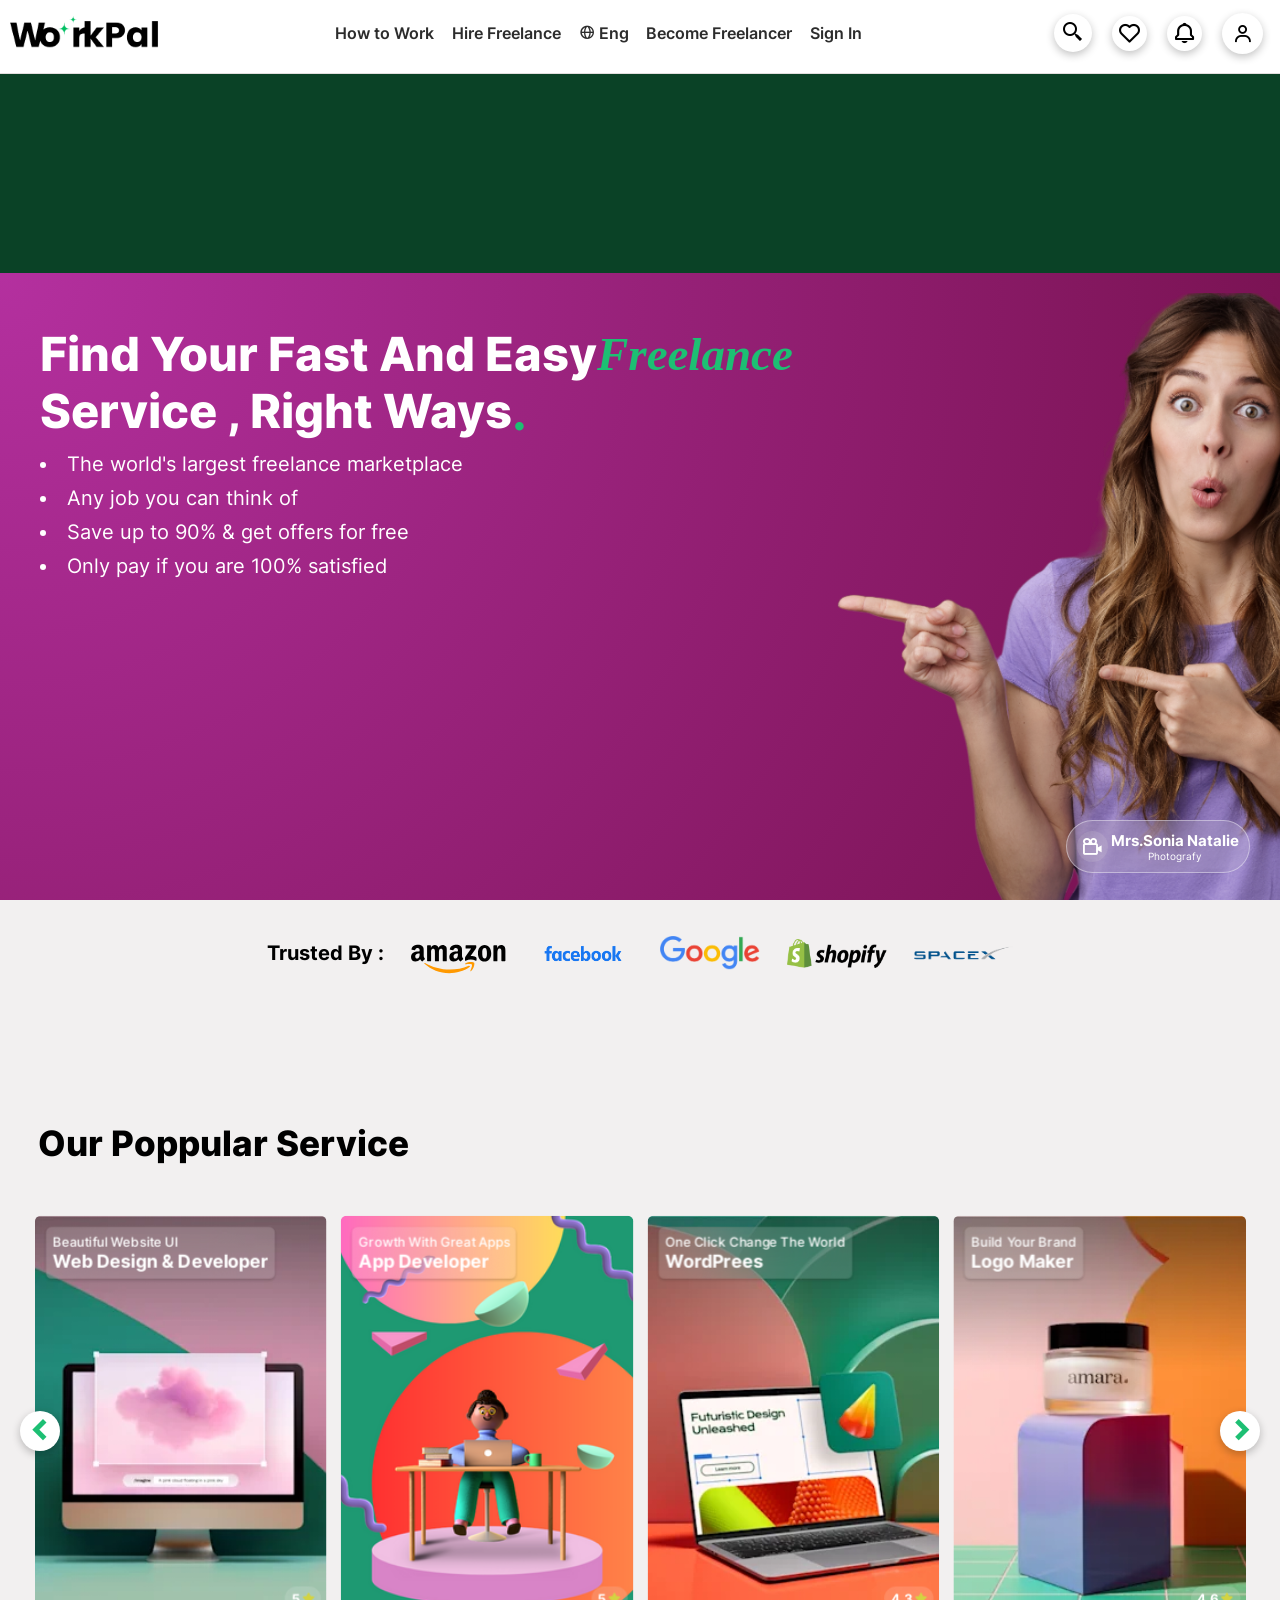
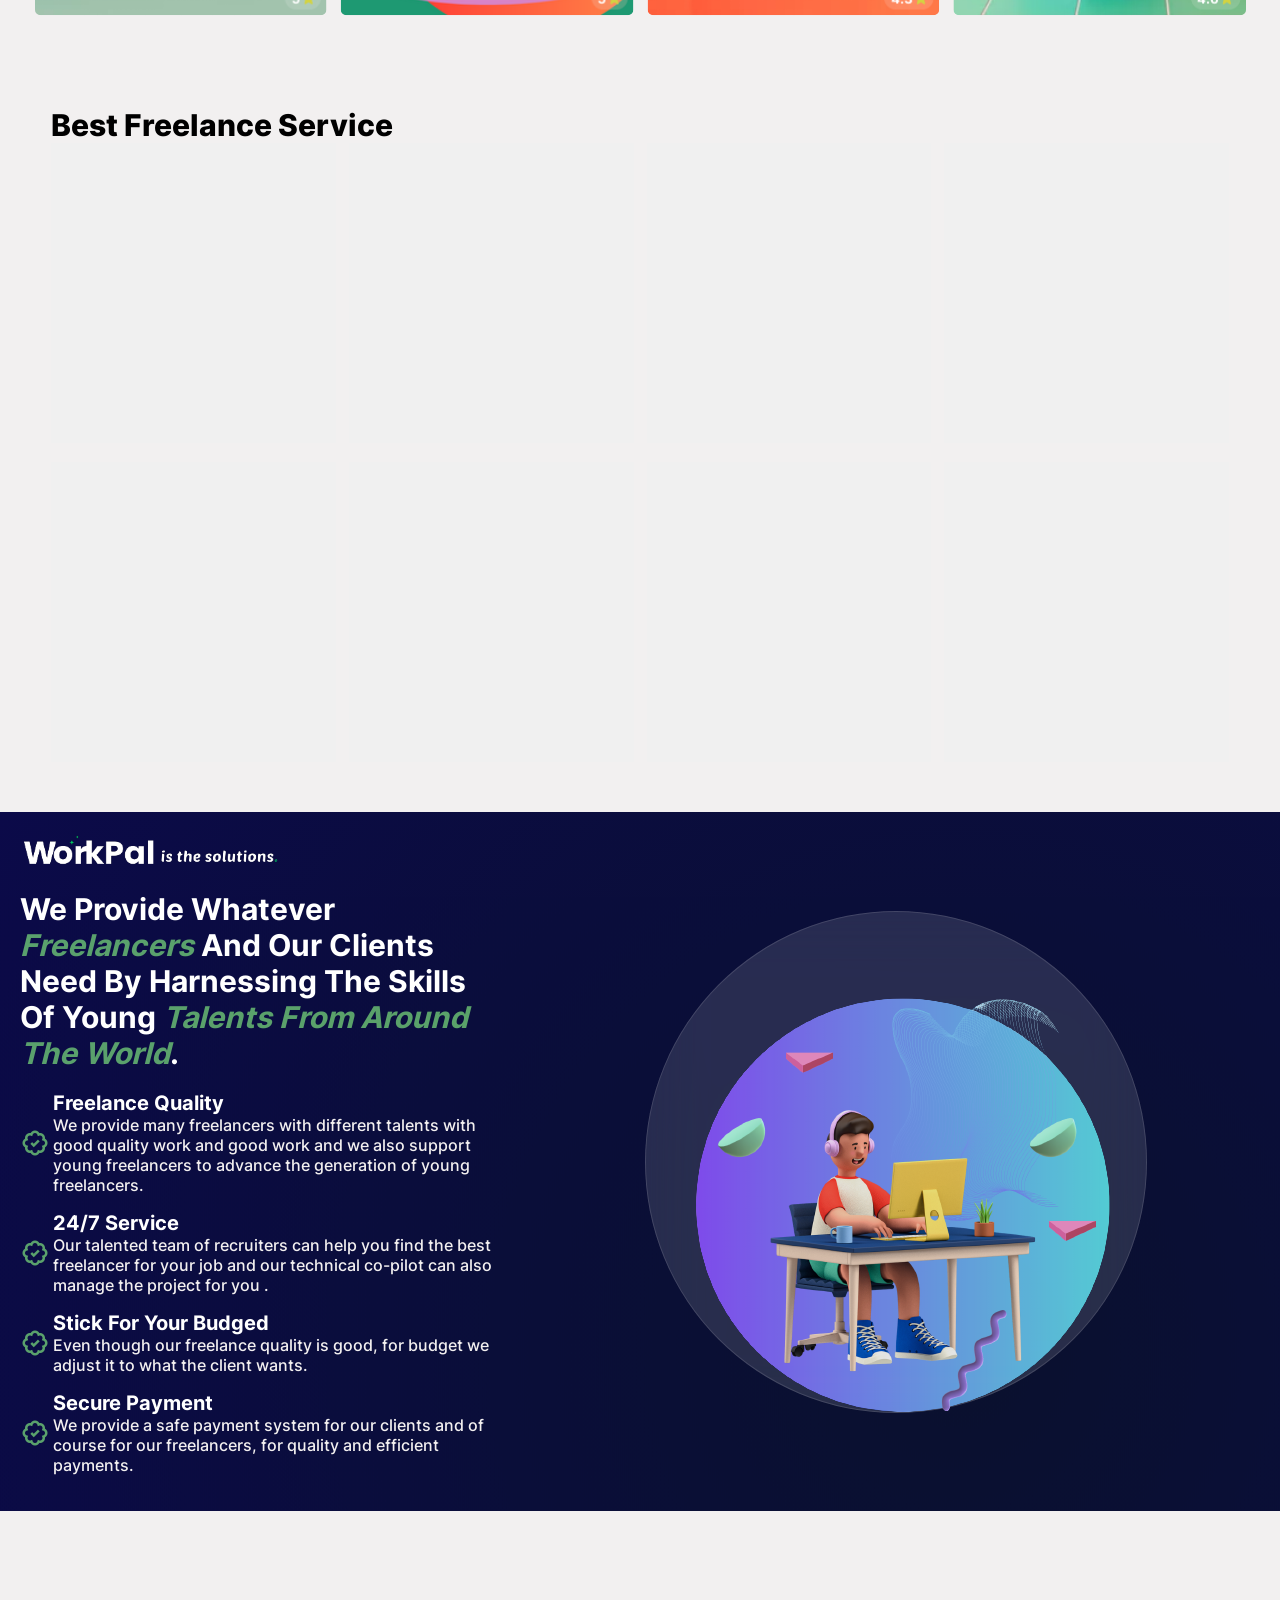
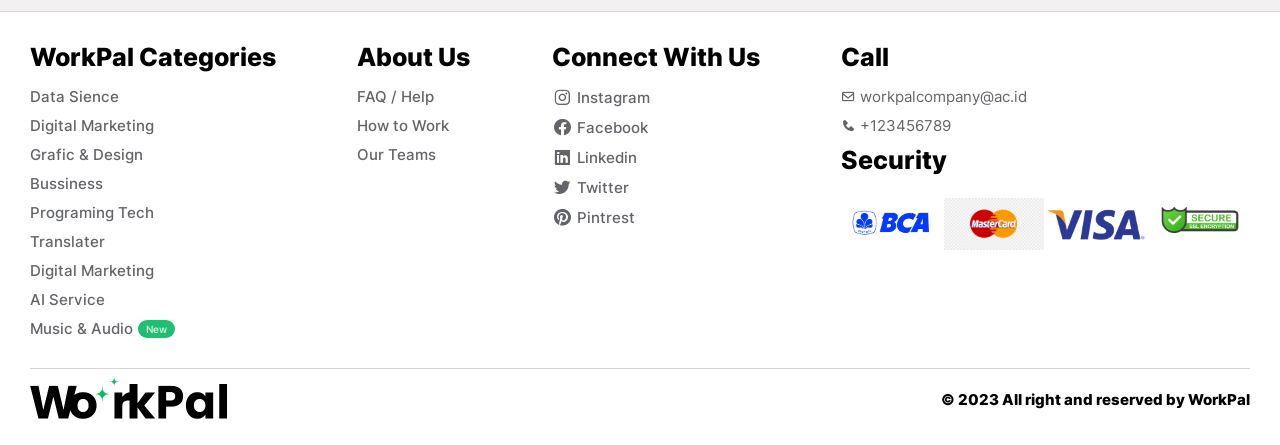
==== commit 1b34cb60: "new : user profile page" ====
--- a/index.html
+++ b/index.html
@@ -77,9 +77,11 @@
                     <i class='bx bx-x sr-auto' id="sr-x"></i>
                 </div>
 
-                <li class="nav-link">
-                    <button class="btn-sign-up"><a href="page/login.html">Sign Up</a></button>
-                </li>
+                <div class="profile">
+                    <a href="profile/client.html"><i class='bx bx-user' ></i></a>
+                </div>
+
+                
             </div>
         </div>
 
--- a/style/core.css
+++ b/style/core.css
@@ -525,6 +525,18 @@
     transition: all ease .8s;
 }
 
+.icons .profile{
+    text-decoration: none;
+    background-color: var(--bg-box);
+    box-shadow: var(--box-shadow);
+    border-radius: 999px;
+}
+
+.icons .profile i{
+    font-size: 2.1rem;
+    padding: 1rem;
+    color: var(--text-black);
+}
 .header-wrapper .icons {
     display: flex;
     flex-direction: row;
@@ -2050,7 +2062,6 @@
 .wishlist-container {
     position: relative;
     width: 100%;
-    margin-top: 1.5rem;
     transition: all ease .5s;
 }
 
@@ -2075,7 +2086,7 @@
     position: relative;
     justify-content: flex-start;
     text-align: start;
-    font-size: 1.6rem;
+    font-size: 1.5rem;
     font-weight: 700;
     text-transform: capitalize;
     margin-bottom: .5rem;
@@ -2085,13 +2096,13 @@
 .wishlist-container .input-form .input-wishlist .textarea-control {
     border: none;
     outline: none;
-    margin-bottom: 1rem;
+    margin-bottom: .1rem;
 }
 
 .wishlist-container .input-form .input-wishlist .textinput-control {
     background-color: var(--bg-gray);
     box-shadow: var(--box-shadow-simple);
-    padding: 1rem;
+    padding: .8rem;
     border-radius: 5px;
     font-size: 1.4rem;
     font-weight: 500;
@@ -2107,6 +2118,75 @@
     resize: none;
 }
 
+.image-result{
+    position: relative;
+	width: 50%;
+	border: 2px solid gray;
+    background-color: #efeaea;
+    border-style: dashed;
+	overflow: hidden;
+    padding: .5rem;
+    border-radius: 5px;
+	display: flex;
+	justify-content: center;
+	align-items: center;
+	flex-direction: column;
+    cursor: pointer;
+}
+
+.image-result .upload-icon {
+	font-size: 5rem;
+    color: var(--text-black);
+}
+.image-result h3 {
+	font-size: 1.8rem;
+    color: var(--text-black);
+	font-weight: 600;
+	margin-bottom: .6rem;
+}
+.image-result p {
+	color: var(--text-black);
+    font-weight: 500;
+}
+.image-result p span {
+	font-weight: 600;
+}
+.image-result img {
+	position: absolute;
+	top: 0;
+	left: 0;
+	width: 100%;
+	height: auto;
+	object-fit: cover;
+	object-position: center;
+	z-index: 100;
+}
+.image-result::before {
+	content: attr(data-img);
+	position: absolute;
+	top: 0;
+	left: 0;
+	width: 100%;
+	height: 100%;
+	background: rgba(0, 0, 0, .5);
+	color: var(--text-white);
+	font-weight: 500;
+	text-align: center;
+	display: flex;
+	justify-content: center;
+	align-items: center;
+	pointer-events: none;
+	opacity: 0;
+	transition: all .3s ease;
+	z-index: 200;
+}
+
+
+.image-result.active:hover::before {
+	opacity: 1;
+}
+
+
 .wishlist-container .input-form .btn-group {
     position: relative;
     margin-top: 1rem;
@@ -2435,6 +2515,13 @@
     color: var(--text-white);
     box-shadow: var(--box-shadow);
     transition: all ease .8s;
+}
+
+
+.img-header-about .btn-explor a{
+    text-decoration: none;
+    color: var(--text-white);
+
 }
 
 .img-header-about .btn-explor:hover {
@@ -3132,6 +3219,322 @@
     align-items: center;
     justify-content: center;
 }
+
+.btn-filter-sort{
+    display: none;
+
+}
+
+/* Outside Btn */
+.content-scroll.active {
+    display: block;
+  }
+  
+ .btn-filter .rotated {
+    transform: rotate(180deg);
+    transition: all ease-in-out .5s;
+  }
+  
+
+.content-scroll {
+    display: none;
+    position: absolute;
+    background-color: var(--bg-box);
+    box-shadow: var(--box-shadow);
+    z-index: 10;
+    top: 4rem;
+    width: 55rem;
+    max-width: 55rem;
+    border-radius: 5px;
+  }
+  
+  .content-scroll .title {
+    font-weight: bold;
+    padding: 1rem;
+    font-size: 1.5rem;
+    background-color: #f0f0f0;
+    border-bottom: 1px solid #ccc;
+  }
+
+  .content-scroll .content-main{
+    display: flex;
+    flex-direction: column;
+    overflow: hidden;
+    overflow-y: scroll;
+    max-height: 30rem; 
+  }
+
+  .content-scroll .content-main .service{
+    display: flex;
+    flex-direction: row;
+    flex-wrap: wrap;
+    align-items: center;
+  }
+  
+  .content-scroll .content-main  .input-check {
+    padding: 1rem 1.5rem;
+    position: relative;
+    align-items: center;
+  }
+
+  .content-main .input-check input[type="radio"]{
+    display: inline-block;
+    width: 1.3rem; 
+    height: 1.3rem; 
+    border: 0;
+    border-radius: 3px; 
+    margin-right: .5rem; 
+    vertical-align: middle;
+  }
+  
+  .content-main .input-check input[type="checkbox"] {
+    display: inline-block;
+    width: 1.3rem; 
+    height: 1.3rem; 
+    border: 0;
+    box-shadow: var(--box-shadow-simple); 
+    background-color: #fff; 
+    border-radius: 3px; 
+    margin-right: .5rem; 
+    vertical-align: middle;
+  }
+
+  
+  
+  
+  .content-main .input-check label {
+    color: #333; 
+    vertical-align: middle;
+    cursor: pointer;
+    text-transform: capitalize;
+    font-weight: 800;
+  }
+
+  .content-scroll .content-main .input-check label{
+    font-size: 1.3rem;
+    font-weight: 500;
+    color: var(--text-black);
+  }
+
+  .content-main .content-block{
+    display: flex !important;
+    flex-direction: column;
+  }
+
+  .content-main .content-block hr{
+    border: 1px solid hsl(0, 8%, 91%);
+    margin-top: 1rem;
+    margin-bottom: 1rem;
+  }
+
+  .content-main .content-block .service{
+    display: block;
+    padding: 1rem;
+  }
+
+  .content-main .content-block .service h5{
+    font-size: 1.6rem;
+    font-weight: 600;
+  }
+
+  .content-scroll .footer{
+    display: flex;
+    flex-direction: row;
+    justify-content: space-between;
+    padding: 1rem;
+    border-top: 1px solid #dcd6d6;
+  }
+
+  .content-scroll .footer .clear{
+    border: 1px solid #c8c4c4;
+    background-color: var(--bg-box);
+    color: var(--text-black);
+    padding: 1rem;
+    border-radius: 5px;
+    font-weight: 600;
+    cursor: pointer;
+  }
+
+  .content-scroll .footer .apply{
+    background-color: var(--text-black);
+    color: var(--text-white);
+    padding: 1rem;
+    border: 0;
+    outline: none;
+    border-radius: 5px;
+    font-weight: 600;
+    cursor: pointer;
+  }
+  
+
+
+/* Inside Button */
+.btn-filter .content-scroll.active {
+    display: block;
+  }
+  
+  .btn-filter .content-scroll.active + .btn-filter {
+    border-bottom-left-radius: 0;
+    border-bottom-right-radius: 0;
+  }
+  
+  .btn-filter .btn-filter .rotated {
+    transform: rotate(180deg);
+    transition: all ease .5s;
+  }
+  
+
+  .btn-filter .content-scroll {
+    display: none;
+    position: absolute;
+    background-color: var(--bg-box);
+    box-shadow: var(--box-shadow);
+    z-index: 10;
+    top: 4rem;
+    width: 55rem;
+    max-width: 55rem;
+    border-radius: 5px;
+  }
+  
+  .btn-filter .content-scroll .title {
+    font-weight: bold;
+    padding: 1rem;
+    font-size: 1.5rem;
+    background-color: #f0f0f0;
+    border-bottom: 1px solid #ccc;
+  }
+
+  .btn-filter .content-scroll .content-main{
+    display: flex;
+    flex-direction: column;
+    overflow: hidden;
+    overflow-y: scroll;
+    max-height: 30rem; 
+  }
+
+  .btn-filter .content-scroll .content-main .service{
+    display: flex;
+    flex-direction: row;
+    flex-wrap: wrap;
+    align-items: center;
+  }
+  
+  .btn-filter .content-scroll .content-main  .input-check {
+    padding: 1rem 1.5rem;
+  }
+  
+  .btn-filter .content-main .input-check input[type="checkbox"] {
+    display: inline-block;
+    width: 1.3rem; 
+    height: 1.3rem; 
+    border: 0;
+    box-shadow: var(--box-shadow-simple); 
+    background-color: #fff; 
+    border-radius: 3px; 
+    margin-right: .5rem; 
+    vertical-align: middle;
+  }
+
+  
+  
+  
+  .btn-filter .content-main .input-check label {
+    color: #333; 
+    vertical-align: middle;
+    cursor: pointer;
+    text-transform: capitalize;
+    font-weight: 800;
+  }
+
+  .btn-filter .content-scroll .content-main .input-check label{
+    font-size: 1.3rem;
+    font-weight: 500;
+    color: var(--text-black);
+  }
+
+  .btn-filter .content-main .content-block{
+    display: flex !important;
+    flex-direction: column;
+  }
+
+  .btn-filter .content-main .content-block hr{
+    border: 1px solid hsl(0, 8%, 91%);
+    margin-top: 1rem;
+    margin-bottom: 1rem;
+  }
+
+  .btn-filter .content-main .content-block .service{
+    display: block;
+    padding: 1rem;
+  }
+
+  .btn-filter .content-main .content-block .service h5{
+    font-size: 1.6rem;
+    font-weight: 600;
+  }
+
+  .btn-filter .content-scroll .footer{
+    display: flex;
+    flex-direction: row;
+    justify-content: space-between;
+    padding: 1rem;
+    border-top: 1px solid #dcd6d6;
+  }
+
+  .btn-filter .content-scroll .footer .clear{
+    border: 1px solid #c8c4c4;
+    background-color: var(--bg-box);
+    color: var(--text-black);
+    padding: 1rem;
+    border-radius: 5px;
+    font-weight: 600;
+    cursor: pointer;
+  }
+
+  .btn-filter .content-scroll .footer .apply{
+    background-color: var(--text-black);
+    color: var(--text-white);
+    padding: 1rem;
+    border: 0;
+    outline: none;
+    border-radius: 5px;
+    font-weight: 600;
+    cursor: pointer;
+  }
+
+  .service .input-text{
+    display: flex;
+    flex-direction: column;
+    position: relative;
+    padding: 1rem;
+    width: 50%;
+  }
+
+  .service .input-text label{
+    font-weight: 600;
+    font-size: 1.4rem;
+    color: hwb(0 64% 35%);
+  }
+
+  .service .input-text input[type="text"]{
+    border: 0;
+    outline: none;
+    border: 1px solid #ccc;
+    padding: .8rem;
+    background-color: var(--bg-box);
+    border-radius: 5px;
+  }
+
+  .service .input-text i{
+    position: absolute;
+    right: 2rem;
+    bottom: 2rem;
+    display: flex;
+    font-size: 2rem;
+    align-items: center;
+    color: hsl(0, 1%, 72%);
+  }
+
 
 /* Toogle switch pro */
 .right-content-filter .toggle-switch {
@@ -3251,12 +3654,12 @@
     display: flex;
     align-items: center;
     color: #757474;
-    font-size: 1.4rem;
+    font-size: 1.7rem;
     font-weight: 600;
     text-transform: capitalize;
 }
 
-
+/* 
 .wrapper-service-show .filter-sort{
     position: relative;
     outline: none;
@@ -3284,15 +3687,57 @@
     font-weight: 600;
     font-size: 1.5rem;
     padding: .6rem;
-}
-
-.wrapper-service-show .filter-sort option{
-    background-color: var(--bg-box) !important;
-    border: 1px solid #ede7e7;
-    color: var(--text-black);
+} */
+
+.filter-sort {
+    position: relative;
+    display: inline-block;
+    cursor: pointer;
+    background-color: var(--bg-box);
+    border: 1px solid #ccc;
+    padding: 1rem 2rem;
+    border-radius: 5px;
+}
+
+.sort-select {
+    display: none;
+    top: 4rem;
+    right: 0;
+    position: absolute;
+    background-color: var(--bg-box);
+    border: 1px solid #ccc;
+    box-shadow: var(--box-shadow);
+    z-index: 10;
+    padding: 1rem;
+    border-radius: 5px;
+}
+
+.filter-sort b{
+    display: flex;
+    flex-direction: row;
+    gap: 5px;
     font-weight: 500;
     font-size: 1.4rem;
 }
+
+.filter-sort .selected-option{
+    color: var(--text-black);
+    font-weight: 600;
+}
+
+.sort-select p {
+    margin: 0;
+    padding: 1rem;
+    font-size: 1.4rem;
+    font-weight: 500;
+    text-align: center;
+    cursor: pointer;
+}
+
+.sort-select p:hover {
+    background-color: #f0f0f0;
+}
+
 
 
 /* Pagination */
@@ -3341,14 +3786,21 @@
 .pagination button i{
     font-weight: 800;
     font-size: 2rem;
+    color: var(--text-black);
     cursor: pointer;
     border-radius: 999px;
 }
 
 .pagination button:disabled{
     cursor: not-allowed;
-    background-color: hsl(0, 10%, 96%);
-    color:#bebaba;
+    background-color: hsl(0, 10%, 96%) !important;
+    color:#bebaba !important;
+}
+
+.pagination button:disabled i{
+    cursor: not-allowed;
+    background-color: hsl(0, 10%, 96%) !important;
+    color:#bebaba !important;
 }
 
 /* LOader product */
@@ -3370,6 +3822,941 @@
 }
 
 
+.wrapper-content{
+    width: 100%;
+    padding: 2rem 5%;
+    position: relative;
+    margin-top: 5rem;
+}
+
+.subscribe-wrapper{
+    width: 100%;
+    position: relative;
+    display: flex;
+    flex-direction: row;
+    flex-wrap: nowrap;
+    align-items: center;
+    justify-content: space-evenly;
+    gap: 10px;
+    padding: 1rem;
+    background-color: color-mix(in srgb-linear, #167516 40%, hwb(120 4% 73%) 50%);
+    border-radius: 5px;
+}
+
+.subscribe-wrapper .subscribe-content-img{
+    width: 50%;
+    position: relative;
+    display: flex;
+    flex-direction: column;
+}
+
+.subscribe-content-img .img{
+    object-fit: cover;
+    background-position: center;
+    width: 100%;
+    height: auto;
+    border-radius: 5px;
+}
+
+.subscribe-content-img .top-text{
+    display: flex;
+    position: absolute;
+    background-color: var(--bg-box);
+    backdrop-filter: blur(20px);
+    padding: .6rem 1.2rem .6rem 1.2rem;
+    align-items: center;
+    top: 1rem;
+    gap: 5px;
+    left: 1rem;
+    border-radius: 5rem;
+    box-shadow: var(--box-shadow);
+
+}
+
+.subscribe-content-img .top-text img{
+    border-radius: 999px;
+    width: fit-content;
+}
+
+.subscribe-content-img .top-text span{
+    font-weight: 600;
+    font-size: 1.2rem;
+    cursor:default;
+}
+
+.subscribe-content-img .text-btm{
+    width: 100%;
+    max-width: 100%;
+    display: flex;
+    flex-direction: row;
+    gap: 4px;
+    position: absolute;
+    bottom: 0;
+    background-color: var(--bg-box);
+    padding: 2rem;
+    border-bottom-left-radius: 5px;
+    border-bottom-right-radius: 5px;
+    align-items: center;
+}
+
+.subscribe-content-img .text-btm span{
+    font-size: 1.6rem;
+    font-weight: 500;
+    color: var(--text-black);
+}
+
+.subscribe-content-img .text-btm p{
+    color: var(--text-black);
+    font-size: 2rem;
+    font-weight: 600;
+    margin-left: 1rem;
+}
+
+.subscribe-content-img .text-btm i{
+    color:var(--bg-lime-green);
+    font-weight: 600;
+}
+
+.subscribe-wrapper .subscribe-content-form{
+    order: 1;
+    width: 60%;
+    height: 100%;
+    justify-content: space-between;
+    position: relative;
+    display: flex;
+    flex-direction: column;
+}
+
+.subscribe-content-form h4{
+    font-size: 2.8rem;
+    color: var(--text-white);
+    font-weight: 700;
+    text-transform: capitalize;
+    margin-bottom: 8rem;
+}
+
+.subscribe-content-form form{
+    display: flex;
+    flex-direction: row;
+    flex-wrap: nowrap;
+    gap: 5px;
+    margin-bottom: 7rem;
+}
+
+.subscribe-content-form .form-subscribe{
+    width: 80%;
+    display: flex;
+    position: relative;
+    background-color: var(--bg-box);
+    box-shadow: var(--box-shadow);
+    border-radius: 5rem;
+    align-items: center;
+}
+
+.form-subscribe input{
+    outline: none;
+    border: 0;
+    padding: .9rem .9rem .9rem 1.2rem;
+    border-radius: 5rem;
+    font-size: 1.5rem;
+    font-weight: 600;
+    width: 100%;
+}
+
+.form-subscribe input::placeholder{
+    font-weight: 700;
+    color: #b7b3b3;
+}
+
+.form-subscribe .btn-subs-pro{
+    display: flex;
+    align-items: center;
+    position: absolute;
+    right: 0;
+    border: 0;
+    outline: none;
+    padding: .8rem;
+    width: 10%;
+    text-align: center;
+    background-color: var(--bg-lime-green);
+    color: var(--text-white);
+    border-radius: 999px;
+    cursor: pointer;
+    justify-content: center;
+}
+
+.form-subscribe .btn-subs-pro i{
+    color: var(--text-white);
+    font-weight: 600;
+    text-align: center;
+    font-size: 2rem;
+}
+
+.subscribe-content-form hr{
+    color: var(--text-white);
+    font-weight: 800;
+    border: 3px solid var(--text-white);
+    margin-bottom: 1rem;
+} 
+
+.subscribe-content-form span{
+    font-size: 1.7rem;
+    font-weight: 500;
+    color: var(--text-white);
+}
+
+.subscribe-content-form span i{
+    color: var(--light-green);
+    font-weight: 800;
+    font-size: 1.8rem;
+}
+
+
+/* Client Page */
+.client-profile-wrapper{
+    width: 100%;
+    position: relative;
+    padding: 2rem 3%;
+    display: block;
+    margin-top: 5.5rem;
+}
+
+.client-profile-wrapper .bg-profile{
+    position: relative;
+    display: flex;
+    align-items: center;
+    width: 100%;
+}
+
+.client-profile-wrapper .bg-profile img{
+    object-fit: cover;
+    background-position: center;
+    background-repeat: no-repeat;
+    width: 100%;
+    border-radius: 5px;
+}
+
+.client-profile-wrapper .bg-profile .btn-change-cover{
+    position: absolute;
+    display: flex;
+    flex-direction: row;
+    right: 1rem;
+    top: 1rem;
+    align-items: center;
+    justify-content: center;
+    border: 1px solid hwb(120 19% 37% / 0.556);
+    outline: none;
+    padding: .8rem;
+    cursor: pointer;
+    gap :5px;
+    background-color: hwb(130 9% 60% / 0.252);
+    backdrop-filter: blur(20px);
+    font-size: 1.4rem;
+    border-radius: 5px;
+    font-weight: 600;
+    color: var(--text-white);
+}
+
+.client-profile-wrapper .bg-profile .btn-change-cover:hover{
+    background-color: hwb(128 18% 36% / 0.215);
+    transition: all ease .8s;
+}
+
+.client-profile-wrapper .bg-profile .btn-change-cover i{
+    font-size: 2.3rem;
+}
+
+.client-simemenu-wrapper{
+    position: relative;
+    display: flex;
+    flex-direction: row;
+    flex-wrap: nowrap;
+    width: 100%;
+    min-height: 150vh;
+    gap: 7px;
+}
+
+.client-simemenu-wrapper .client-side-menu{
+    position: absolute;
+    top:-6rem;
+    display: flex;
+    flex-direction: column;
+    background-color: var(--bg-box);
+    box-shadow: var(--box-shadow);
+    padding: 1rem;
+    left: 2rem;
+    max-width: 30%;
+    border-radius: 5px;
+}
+.client-simemenu-wrapper .client-side-menu .content-img{
+    display: flex;
+    flex-direction: column;
+    align-items: center;
+    justify-content: center;
+    margin-top: 2rem;
+}
+
+.client-side-menu .content-img img{
+    object-fit: contain;
+    background-position: center;
+    background-repeat: no-repeat;
+    max-width: 100%;
+    border-radius: 999px;
+}
+
+.client-side-menu .content-img .active{
+    position: absolute;
+    top: 1rem;
+    display: flex;
+    flex-direction: row;
+    align-items: center;
+    background-color: var(--bg-lime-green);
+    border-radius: 5rem;
+    padding: .7rem 1rem .7rem 1rem;
+    gap: 5px;
+    right: 2rem;
+    cursor: pointer;
+}
+
+.client-side-menu .content-img .active i{
+    font-size: 1.5rem;
+    color: var(--text-white);
+}
+
+.client-side-menu .content-img .active p{
+    font-size: 1rem;
+    font-weight: 600;
+    color: var(--text-white);
+}
+
+.client-side-menu .content-img .camera{
+    position: absolute;
+    font-size: 1.8rem;
+    background-color: var(--bg-new-blue);
+    border-radius: 999px;
+    padding: .5rem;
+    top: 10rem;
+    margin-left: 6rem;
+    color: var(--text-white);
+    border: 2px solid var(--bg-box);
+    cursor: pointer;
+    transition: all ease .6s;
+}
+
+.client-side-menu .content-img .camera:hover{
+   opacity: .8;
+}
+
+.client-side-menu .name{
+    margin-top: 1rem;
+    display: flex;
+    flex-direction: column;
+    align-items: center;
+    justify-content: center;
+}
+
+.client-side-menu .name h4{
+    font-size: 1.8rem;
+    font-weight: 700;
+}
+
+.client-side-menu .name span{
+    color: #989696;
+    font-size: 1.3rem;
+    margin-top: .5rem;
+}
+
+.client-side-menu .description{
+    position: relative;
+    display: block;
+    align-items: center;
+    width: 100%;
+    margin-top: 1rem;
+}
+
+.client-side-menu .description .from{
+    display: flex;
+    flex-direction: row;
+    justify-content: space-between;
+    border-top: 1px solid hsl(0, 1%, 79%);
+    padding: 1.5rem;
+}
+
+.client-side-menu .description .from .right{
+    display: flex;
+    flex-direction: row;
+    gap: 5px;
+}
+
+.description .from .right i{
+    font-size: 1.4rem;
+}
+
+.description .from .right p{
+    font-size: 1.2rem;
+    font-weight: 600;
+    color: var(--text-black);
+}
+
+.description .from .left span{
+    font-size: 1.3rem;
+    font-weight: 600;
+    color: var(--text-black);
+
+}
+
+
+
+.client-side-menu .description .member{
+
+    display: flex;
+    flex-direction: row;
+    justify-content: space-between;
+    border-top: 1px solid hsl(0, 1%, 79%);
+    border-bottom: 1px solid hsl(0, 1%, 79%);
+    padding: 1.5rem;
+}
+
+.client-side-menu .description .member .right{
+    display: flex;
+    flex-direction: row;
+    gap: 5px;
+}
+
+.description .member .right i{
+    font-size: 1.4rem;
+}
+
+.description .member .right p{
+    font-size: 1.2rem;
+    font-weight: 600;
+    color: var(--text-black);
+}
+
+.description .member .left span{
+    font-size: 1.3rem;
+    font-weight: 600;
+    color: var(--text-black);
+}
+
+
+.description .public-profile{
+    display: block;
+    position: relative;
+    margin-top: 5rem;
+    align-items: center;
+    justify-content: center;
+}
+
+.description .public-profile .title{
+    position: relative;
+    align-items: center;
+    justify-content: center;
+    display: flex;
+    text-align: center;
+    box-shadow: var(--box-shadow);
+    padding: 1rem;
+    font-size: 1.7rem;
+    font-weight: 600;
+    margin-bottom: 1rem;
+    border-radius: 5px;
+}
+
+.description .public-profile .input-link{
+    display: flex;
+    flex-direction: row;
+    flex-wrap: nowrap;
+    position: relative;
+    justify-content: space-between;
+    align-items: center;
+    box-shadow: var(--box-shadow);
+}
+
+
+.public-profile .input-link a{
+    text-decoration: none;
+    font-weight: 500;
+    font-size: 1.4rem;
+    width: 90%;
+    padding: 1.3rem;
+    white-space: nowrap;
+    text-overflow: ellipsis; 
+    overflow: hidden;
+}
+
+.public-profile .input-link a:hover{
+    text-decoration: underline;
+    transition: all ease .5s;
+}
+
+
+.public-profile .input-link i{
+    display: flex;
+    gap: 5px;
+    width: 10%;
+    font-size: 2.3rem;
+    margin-right: 1rem;
+    color: hsl(0, 3%, 79%);
+    padding: .5rem;
+    cursor: pointer;
+    padding: 1.3rem;
+}
+
+
+
+
+
+/* Client menu profile */
+.client-simemenu-wrapper .content-menu-profile{
+    width: 65%;
+    position: absolute;
+    top:-6rem;
+    display: flex;
+    flex-direction: column;
+    background-color: var(--bg-box);
+    box-shadow: var(--box-shadow);
+    right: 2rem;
+    border-radius: 5px;
+}
+
+.content-menu-profile .header-link{
+    display: flex;
+    flex-direction: row;
+    align-items: center;
+    width: 100%;
+    justify-content: flex-start;
+    gap: 5px;
+    margin-bottom: 2rem;
+    box-shadow: var(--box-shadow);
+}
+
+.content-menu-profile .header-link .link-sub.active{
+    color: var(--text-black) !important;
+    border-bottom: 2px solid blue;
+}
+
+.content-menu-profile .header-link .link-sub.active a{
+    color: var(--text-black) !important;
+}
+
+.content-menu-profile .header-link .link-sub{
+    padding: 2rem;
+    display: block;
+    position: relative;
+}
+.header-link .link-sub a{
+    text-decoration: none;
+    font-size: 1.6rem;
+    font-weight: 400;
+    color: var(--text-gray);
+}
+
+.subs-menu-content-show{
+    display: block;
+    width: 100%;
+    position: relative;
+    align-items: center;
+}
+
+.subs-menu-content-show .subs-acount-setting{
+    display: flex;
+    flex-direction: row;
+    flex-wrap: nowrap;
+    position: relative;
+    justify-content: center;
+    align-items: center;
+    width: 100%;
+}
+
+.subs-acount-setting form{
+    display: block;
+    position: relative;
+    width: 100%;
+}
+
+.subs-acount-setting form .form-wrapper{
+    display: grid;
+    grid-template-columns: repeat(2,1fr);
+    grid-column: 10px;
+    grid-column-gap: 13px;
+    grid-row-gap: 9px;
+    width: 100%;
+    margin-bottom: 2rem;
+    padding: 1rem 3rem 1rem 3rem;
+}
+
+.subs-acount-setting form .form-control{
+    display: flex;
+    flex-direction: column;
+    width: 100%;
+}
+
+.subs-acount-setting form .form-control label{
+    font-size: 1.3rem;
+    font-weight: 500;
+    color: var(--text-black);
+    margin-bottom: .6rem;
+}
+
+.form-control .input-control{
+    border: 0;
+    background-color: var(--bg-box);
+    box-shadow: var(--box-shadow-simple);
+    outline: none;
+    padding: 1rem;
+    border-radius: 5px;
+    color: hwb(0 14% 86% / 0.894);
+    font-weight: 500;
+}
+
+
+.form-control .area-control{
+    border: 0;
+    box-shadow: var(--box-shadow-simple);
+    background-color: var(--bg-box);
+    outline: none;
+    padding: 1rem;
+    border-radius: 5px;
+    resize: none;
+    width: 100%;
+    color: hwb(0 14% 86% / 0.894);
+    font-weight: 500;
+}
+
+.subs-acount-setting .footer{
+    display: flex;
+    width: 100%;
+    position: relative;
+    padding: 1rem;
+    border-top: 1px solid #ccc;
+}
+
+.subs-acount-setting .footer .btn-group{
+    display: flex;
+    flex-direction: row;
+    flex-wrap: nowrap;
+    justify-content: space-between;
+    align-items: center;
+    width: 100%;
+    margin-bottom: 1rem;
+    margin-top: 1rem;
+}
+
+.subs-acount-setting .footer .btn-group .btn-reset{
+    position: relative;
+    left: 3rem;
+    border: none;
+    box-shadow: var(--box-shadow-simple);
+    padding: 1rem;
+    cursor: pointer;
+    border-radius: 5px;
+    color: var(--text-black);
+    font-weight: 500;
+}
+
+.subs-acount-setting .footer .btn-group .btn-submit{
+    position: relative;
+    right: 3rem;
+    border: none;
+    background-color: blue;
+    color: var(--text-white);
+    padding: 1rem;
+    cursor: pointer;
+    border-radius: 5px;
+    font-weight: 500;
+
+}
+
+
+.subs-notification{
+    display: flex;
+    flex-direction: column;
+    position: relative;
+    width: 100%;
+    align-items: start;
+    padding: 1rem;
+    align-items: center;
+    overflow: hidden;
+    overflow-y: scroll;
+    max-height: 120vh;
+}
+
+.subs-notification .title{
+    display: flex;
+    flex-direction: row;
+    flex-wrap: nowrap;
+    align-items: center;
+    justify-content: space-between;
+    width: 100%;
+    border-bottom: 1px solid hsl(0, 4%, 90%);
+}
+
+.subs-notification .title .right{
+    display: flex;
+    right: 2rem;
+    margin-bottom: 1rem;
+
+}
+
+.subs-notification .title .left{
+    left: 2rem;
+    margin-bottom: 1rem;
+    display: block;
+}
+
+.subs-notification .title .left h3{
+    font-size: 1.6rem;
+    font-weight: 800;
+    color: var(--text-black);
+}
+
+.subs-notification .title .left p{
+    font-size: 1.4rem;
+    font-weight: 500;
+    color: var(--text-black);
+}
+
+.subs-notification .notification-center{
+    display: flex;
+    flex-direction: column;
+    width: 100%;
+}
+
+.notification-center .notif-content-center{
+    display: flex;
+    flex-direction: row;
+    margin-top: 2rem;
+    width: 100%;
+    gap: 4px;
+    align-items: center;
+}
+
+
+.notification-center .notif-content-center img{
+    position: relative;
+    object-fit: cover;
+    background-position: center;
+    max-width: 20rem;
+}
+
+.notif-content-center .text{
+    display: flex;
+    flex-direction: column;
+    position: relative;
+}
+
+.notification-center hr{
+    border: 1px solid hsl(0, 4%, 91%);
+    margin-top: 1rem;
+}
+.notif-content-center .text h5{
+    font-size: 1.4rem;
+    font-weight: 800;
+}
+.notif-content-center .text p{
+    text-align: start;
+    font-size: 1.2rem;
+    margin-top: .5rem;
+    margin-bottom: .5rem;
+}
+
+.notif-content-center .footer{
+    display: flex;
+    flex-direction: row;
+    gap: 4px;
+    position: relative;
+    justify-content: space-between;
+    width: 100%;
+    align-items: center;
+}
+
+.notif-content-center .footer span{
+    display: block;
+    position: relative;
+    font-size: 1.3rem;
+    font-weight: 600;
+}
+
+.notif-content-center .footer i{
+    display: flex;
+    right: 3rem;
+    box-shadow: var(--box-shadow);
+    border-radius: 999px;
+    padding: 1rem;
+    cursor: pointer;
+    font-size: 1.6rem;
+}
+
+
+/* Switch */
+.right .wrapper-switch{
+    display: flex;
+    flex-direction: row;
+    align-items: center;
+    position: relative;
+    gap: 5px;
+}
+.wrapper-switch .switch {
+    position: relative;
+    display: inline-block;
+    width: 5rem;
+    height: 2.6rem;
+  }
+  
+  .wrapper-switch .switch input {
+    opacity: 0;
+    width: 0;
+    height: 0;
+  }
+  
+  .wrapper-switch  .slider {
+    position: absolute;
+    cursor: pointer;
+    top: 0;
+    left: 0;
+    right: 0;
+    bottom: 0;
+    background-color: #ccc;
+    -webkit-transition: .4s;
+    transition: .4s;
+    box-shadow: var(--box-shadow-simple);
+  }
+  
+  .wrapper-switch .slider:before {
+    position: absolute;
+    content: "";
+    height: 2rem;
+    width: 2rem;
+    left: .4rem;
+    bottom: .4rem;
+    background-color: white;
+    -webkit-transition: .4s;
+    transition: .4s;
+  }
+  
+  .wrapper-switch  input:checked + .slider {
+    background-color: #2196F3;
+  }
+  
+  .wrapper-switch  input:focus + .slider {
+    box-shadow: 0 0 1px #2196F3;
+  }
+  
+  .wrapper-switch  input:checked + .slider:before {
+    -webkit-transform: translateX(2.3rem);
+    -ms-transform: translateX(2.3rem);
+    transform: translateX(2.3rem);
+  }
+  
+  .wrapper-switch  .slider.round {
+    border-radius: 3rem;
+  }
+  
+  .wrapper-switch  .slider.round:before {
+    border-radius: 50%;
+  }
+
+  .wrapper-switch .text{
+    font-size: 1.4rem;
+    font-weight: 600;
+    cursor: pointer;
+    position: relative;
+  }
+
+  .subs-general{
+    display: flex;
+    flex-direction: column;
+    width: 100%;
+    position: relative;
+  }
+
+  .subs-general .setting-manage{
+    display: flex;
+    flex-direction: row;
+    justify-content: space-between;
+    padding: 1rem 2rem 1rem 2rem;
+    align-items: center;
+  }
+
+  .subs-general .setting-manage .left{
+    position: relative;
+    display: block;
+    left: 0;
+    max-width: 80%;
+  }
+
+  .setting-manage .left h4{
+    font-size: 1.5rem;
+    color: var(--text-black);
+    font-weight: 600;
+  }
+
+  .setting-manage .left span{
+    font-size: 1.4rem;
+    font-size: 700;
+    color: rgb(0, 0, 0);
+  }
+
+  .subs-general .setting-manage .right{
+    position: relative;
+    display: block;
+    right: 0;
+    max-width: 80%;
+  }
+
+  .setting-manage .right h4{
+    font-size: 1.5rem;
+    color: var(--text-black);
+    font-weight: 600;
+  }
+
+  .setting-manage .right span{
+    font-size: 1.3rem;
+    font-size: 600;
+    color: hwb(0 12% 88%);
+  }
+
+  .subs-general .add-more-account{
+    display: flex;
+    flex-direction: row;
+    width: 100%;
+    position: relative;
+    align-items: center;
+    justify-content: center;
+    border: 0;
+    outline: 0;
+    background-color: var(--bg-box);
+    font-size: 1.4rem;
+    font-weight: 600;
+    gap: 8px;
+    padding: 1.5rem;
+    border-top: 1px solid hwb(0 89% 9%);
+    margin-top: 1rem;
+    cursor: pointer;
+    transition: all ease .6s;
+  }
+
+  .subs-general hr{
+    border: 1px solid hsl(0, 2%, 89%);
+    margin-top: 1rem;
+    margin-bottom: 1rem;
+  }
+
+  .subs-general .add-more-account:hover{
+    background-color: hsla(0, 6%, 93%, 0.757);
+  }
+
+  .subs-general .add-more-account i{
+    font-size: 2.3rem;
+  }
+
+
+
+  
+
+
+
+
 
 
 
--- a/style/mobile.css
+++ b/style/mobile.css
@@ -94,6 +94,15 @@
         object-position: center;
         max-width: 70%;
     }
+
+        /* Go Pro */
+        .subscribe-content-img .img {
+            object-fit: cover;
+            background-position: center;
+            width: 100%;
+            min-height: 28vh;
+            max-height: 70vh;
+        }
 }
 
 
@@ -217,6 +226,152 @@
     
     }
 
+        /* Go Pro */
+        .subscribe-content-img .img {
+            object-fit: cover;
+            background-position: center;
+            width: 100%;
+            height: 25vh;
+            max-height: 27vh;
+        }
+
+        /* Filter mobile UI */
+    .filter-conteiner{
+        position: relative;
+        width: 100%;
+        display: flex;
+        flex-direction: column;
+        max-height: 50vh;
+        overflow: hidden;
+        overflow-y: scroll;
+        align-items: start;
+        justify-content: flex-start;
+    }
+
+    .filter-conteiner .filter-content{
+        width: 100%;
+        align-items: start;
+        position: relative;
+        display: inline-block;
+    }
+
+    .filter-conteiner .filter-content .title{
+        position: relative;
+       display: flex;
+       flex-direction: row;
+       flex-wrap: nowrap;
+       justify-content: space-between;
+       padding: 1rem;
+       align-items: center;
+       margin-bottom: 1rem;
+       border-bottom: 1px solid hsl(0, 5%, 92%);
+       transition: all ease-in-out .6s;
+    }
+    .filter-content .title h4{
+        font-size: 1.6rem;
+        font-weight: 700;
+        color: var(--text-black);
+       left: 0;
+    }
+
+    .filter-content .title i{
+        position: relative;
+        display: flex;
+        font-size: 1.6rem;
+       right: 2rem;
+    }
+
+    .filter-content .input-checked{
+        position: relative;
+        align-items: center;
+        justify-content: flex-start;
+        margin-bottom: 1rem;
+        display: flex;
+        flex-direction: row;
+        gap:3px;
+    }
+
+    .filter-content .input-checked label{
+        font-size: 1.6rem;
+        font-weight: 600;
+        color:#14171c;
+    }
+
+    .filter-content .budget-info{
+        text-align: start;
+        font-size: 1.4rem;
+        font-weight: 600;
+        color: #717171;
+        margin-bottom: 1rem;
+    }
+
+    .filter-content .input-group{
+        display: flex;
+        flex-direction: row;
+        gap: 10px;
+        width: 100%;
+        align-items: center;
+        justify-content: center;
+        position: relative;
+    }
+
+    .filter-content .input-group .input-text{
+       position: relative;
+       display: block;
+       align-items: center;
+       width: 100%;
+       margin-bottom: 1rem;
+    }
+
+    .input-group .input-text label{
+        display: flex;
+        text-align: start;  
+        font-size: 1.4rem;
+        font-weight: 600;
+    }
+
+    .input-group .input-text input[type="text"]{
+        outline: none;
+        border: 1px solid #ccc;
+        background-color: #f5f0f0;
+        padding: 1rem;
+        width: 100%;
+        font-size: 1.2rem;
+        border-radius: 5px;
+    }
+
+
+    .modal-footer .btn-group{
+        display: flex;
+        flex-direction: row;
+        flex-wrap: nowrap;
+        width: 100%;
+        position: relative;
+        align-items: center;
+        gap: 10px;
+        justify-content: space-between;
+    }
+
+    .modal-footer .btn-group .btn-reset{
+        outline: none;
+        background-color: transparent;
+        border: none;
+        font-size: 1.9rem;
+        font-weight: 600;
+        color: blue;
+    }
+
+    .modal-footer .btn-group .btn-apply{
+        outline: none;
+        background-color: #36c036;
+        border: 0;
+        font-size: 1.7rem;
+        padding: 1rem 2rem 1rem 2rem;
+        border-radius: 5rem;
+        font-weight: 600;
+        color: white;
+    }
+
 }
 
 @media(max-width:768px) {
@@ -617,6 +772,220 @@
         position: relative;
     }
 
+    /* Go Pro */
+    .subscribe-content-img .img {
+        object-fit: cover;
+        background-position: center;
+        width: 100%;
+        height: 28vh;
+        max-height: 30vh;
+    }
+
+
+    .btn-filter{
+        display: none;
+    }
+
+    .btn-filter-sort{
+        display: flex;
+        flex-direction: row;
+        border: 1px solid #ccc;
+        padding: 1rem;
+        gap: 10px;
+        cursor: pointer;
+        border-radius: 5px;
+        align-items: center;
+    }
+    .btn-filter-sort i{
+        font-size: 3rem;
+    }
+
+    .btn-filter-sort span{
+        font-size: 1.6rem;
+        font-weight: 700;
+    }
+
+    /* Slide toogle*/
+    .right-content-filter .toggle-switch {
+        position: relative;
+        display: inline-block;
+        max-width: 6.4rem;
+        max-height: 4.6rem;
+    }
+
+    .right-content-filter .slider:before {
+        position: absolute;
+        content: "";
+        max-width: 2.3rem;
+        max-height: 2.3rem;
+        left: .3rem;
+        bottom: .3rem;
+        background-color: var(--bg-box);
+        -webkit-transition: .4s;
+        transition: .4s;
+        border-radius: 5rem;
+    }
+
+
+     /* Slide toogle*/
+     .right-content-filter .toggle-switch {
+        position: relative;
+        display: inline-block;
+        max-width: 6.4rem;
+        max-height: 4.6rem;
+    }
+
+    .right-content-filter .slider:before {
+        position: absolute;
+        content: "";
+        max-width: 2.3rem;
+        max-height: 2.3rem;
+        left: .3rem;
+        bottom: .3rem;
+        background-color: var(--bg-box);
+        -webkit-transition: .4s;
+        transition: .4s;
+        border-radius: 5rem;
+    }
+
+    /* Filter mobile UI */
+    .filter-conteiner{
+        position: relative;
+        width: 100%;
+        display: flex;
+        flex-direction: column;
+        max-height: 50vh;
+        overflow: hidden;
+        overflow-y: scroll;
+        align-items: start;
+        justify-content: flex-start;
+    }
+
+    .filter-conteiner .filter-content{
+        width: 100%;
+        align-items: start;
+        position: relative;
+        display: inline-block;
+    }
+
+    .filter-conteiner .filter-content .title{
+        position: relative;
+       display: flex;
+       flex-direction: row;
+       flex-wrap: nowrap;
+       justify-content: space-between;
+       padding: 1rem;
+       align-items: center;
+       margin-bottom: 1rem;
+       border-bottom: 1px solid hsl(0, 5%, 92%);
+       transition: all ease-in-out .6s;
+    }
+    .filter-content .title h4{
+        font-size: 1.6rem;
+        font-weight: 700;
+        color: var(--text-black);
+       left: 0;
+    }
+
+    .filter-content .title i{
+        position: relative;
+        display: flex;
+        font-size: 1.6rem;
+       right: 2rem;
+    }
+
+    .filter-content .input-checked{
+        position: relative;
+        align-items: center;
+        justify-content: flex-start;
+        margin-bottom: 1rem;
+        display: flex;
+        flex-direction: row;
+        gap:3px;
+    }
+
+    .filter-content .input-checked label{
+        font-size: 1.6rem;
+        font-weight: 600;
+        color:#14171c;
+    }
+
+    .filter-content .budget-info{
+        text-align: start;
+        font-size: 1.4rem;
+        font-weight: 600;
+        color: #717171;
+        margin-bottom: 1rem;
+    }
+
+    .filter-content .input-group{
+        display: flex;
+        flex-direction: row;
+        gap: 10px;
+        width: 100%;
+        align-items: center;
+        justify-content: center;
+        position: relative;
+    }
+
+    .filter-content .input-group .input-text{
+       position: relative;
+       display: block;
+       align-items: center;
+       width: 100%;
+       margin-bottom: 1rem;
+    }
+
+    .input-group .input-text label{
+        display: flex;
+        text-align: start;  
+        font-size: 1.4rem;
+        font-weight: 600;
+    }
+
+    .input-group .input-text input[type="text"]{
+        outline: none;
+        border: 1px solid #ccc;
+        background-color: #f5f0f0;
+        padding: 1rem;
+        width: 100%;
+        font-size: 1.2rem;
+        border-radius: 5px;
+    }
+
+
+    .modal-footer .btn-group{
+        display: flex;
+        flex-direction: row;
+        flex-wrap: nowrap;
+        width: 100%;
+        position: relative;
+        align-items: center;
+        gap: 10px;
+        justify-content: space-between;
+    }
+
+    .modal-footer .btn-group .btn-reset{
+        outline: none;
+        background-color: transparent;
+        border: none;
+        font-size: 1.9rem;
+        font-weight: 600;
+        color: blue;
+    }
+
+    .modal-footer .btn-group .btn-apply{
+        outline: none;
+        background-color: #36c036;
+        border: 0;
+        font-size: 1.7rem;
+        padding: 1rem 2rem 1rem 2rem;
+        border-radius: 5rem;
+        font-weight: 600;
+        color: white;
+    }
+   
+
 }
 
 
@@ -1027,6 +1396,228 @@
         padding: 2rem;
         position: relative;
     }
+
+    /* Subscribe to Pro */
+
+    .subscribe-wrapper{
+        display: flex;
+        flex-direction: column;
+        position: relative;
+        width: 100%;
+        flex-shrink: 0;
+    }
+    .subscribe-content-form h4{
+        width: 100%;
+    }
+
+    .subscribe-wrapper .subscribe-content-img{
+        width: 100%;
+    }
+
+    .subscribe-content-img .top-text span{
+        font-size: 1.4rem;
+        font-weight: 700;
+    }
+
+    .subscribe-wrapper .subscribe-content-form{
+        width: 100%;
+    }
+
+    .subscribe-content-form h4{
+        margin-bottom: 2rem;
+    }
+
+    .subscribe-content-form form{
+        margin-bottom: 2rem;
+    }
+
+
+    /* History */
     
+    .result-search-box {
+        top: 18%;
+    }
+
+    .btn-filter{
+        display: none;
+    }
+
+    .btn-filter-sort{
+        display: flex;
+        flex-direction: row;
+        border: 1px solid #ccc;
+        padding: 1rem;
+        gap: 5px;
+        align-items: center;
+    }
+    .btn-filter-sort i{
+        font-size: 3rem;
+    }
+
+    .btn-filter-sort span{
+        font-size: 1.6rem;
+        font-weight: 700;
+    }
+
+    /* Slide toogle*/
+    .right-content-filter .toggle-switch {
+        position: relative;
+        display: inline-block;
+        max-width: 6.4rem;
+        max-height: 4.6rem;
+    }
+
+    .right-content-filter .slider:before {
+        position: absolute;
+        content: "";
+        max-width: 2.3rem;
+        max-height: 2.3rem;
+        left: .3rem;
+        bottom: .3rem;
+        background-color: var(--bg-box);
+        -webkit-transition: .4s;
+        transition: .4s;
+        border-radius: 5rem;
+    }
+
+    /* Filter mobile UI */
+    .filter-conteiner{
+        position: relative;
+        width: 100%;
+        display: flex;
+        flex-direction: column;
+        max-height: 50vh;
+        overflow: hidden;
+        overflow-y: scroll;
+        align-items: start;
+        justify-content: flex-start;
+    }
+
+    .filter-conteiner .filter-content{
+        width: 100%;
+        align-items: start;
+        position: relative;
+        display: inline-block;
+    }
+
+    .filter-conteiner .filter-content .title{
+        position: relative;
+       display: flex;
+       flex-direction: row;
+       flex-wrap: nowrap;
+       justify-content: space-between;
+       padding: 1rem;
+       align-items: center;
+       margin-bottom: 1rem;
+       border-bottom: 1px solid hsl(0, 5%, 92%);
+       transition: all ease-in-out .6s;
+    }
+    .filter-content .title h4{
+        font-size: 1.6rem;
+        font-weight: 700;
+        color: var(--text-black);
+       left: 0;
+    }
+
+    .filter-content .title i{
+        position: relative;
+        display: flex;
+        font-size: 1.6rem;
+       right: 2rem;
+    }
+
+    .filter-content .input-checked{
+        position: relative;
+        align-items: center;
+        justify-content: flex-start;
+        margin-bottom: 1rem;
+        display: flex;
+        flex-direction: row;
+        gap:3px;
+    }
+
+    .filter-content .input-checked label{
+        font-size: 1.6rem;
+        font-weight: 600;
+        color:#14171c;
+    }
+
+    .filter-content .budget-info{
+        text-align: center;
+        font-size: 1.4rem;
+        font-weight: 600;
+        color: #717171;
+        margin-bottom: 1rem;
+    }
+
+    .filter-content .input-group{
+        display: flex;
+        flex-direction: row;
+        gap: 5px;
+        width: 100%;
+        position: relative;
+    }
+
+    .filter-content .input-group .input-text{
+       position: relative;
+       display: block;
+       align-items: center;
+       max-width: 50%;
+       margin-bottom: 1rem;
+    }
+
+    .input-group .input-text label{
+        display: flex;
+        text-align: start;  
+        font-size: 1.4rem;
+        font-weight: 600;
+    }
+
+    .input-group .input-text input[type="text"]{
+        outline: none;
+        border: 1px solid #ccc;
+        background-color: #f5f0f0;
+        padding: 1rem;
+        width: 100%;
+        font-size: 1.2rem;
+        border-radius: 5px;
+    }
+
+
+    .modal-footer .btn-group{
+        display: flex;
+        flex-direction: row;
+        flex-wrap: nowrap;
+        width: 100%;
+        position: relative;
+        align-items: center;
+        gap: 10px;
+        justify-content: space-between;
+    }
+
+    .modal-footer .btn-group .btn-reset{
+        outline: none;
+        background-color: transparent;
+        border: none;
+        font-size: 1.9rem;
+        font-weight: 600;
+        color: blue;
+    }
+
+    .modal-footer .btn-group .btn-apply{
+        outline: none;
+        background-color: #36c036;
+        border: 0;
+        font-size: 1.7rem;
+        padding: 1rem 2rem 1rem 2rem;
+        border-radius: 5rem;
+        font-weight: 600;
+        color: white;
+    }
+
+
+
+
+
 
 }
